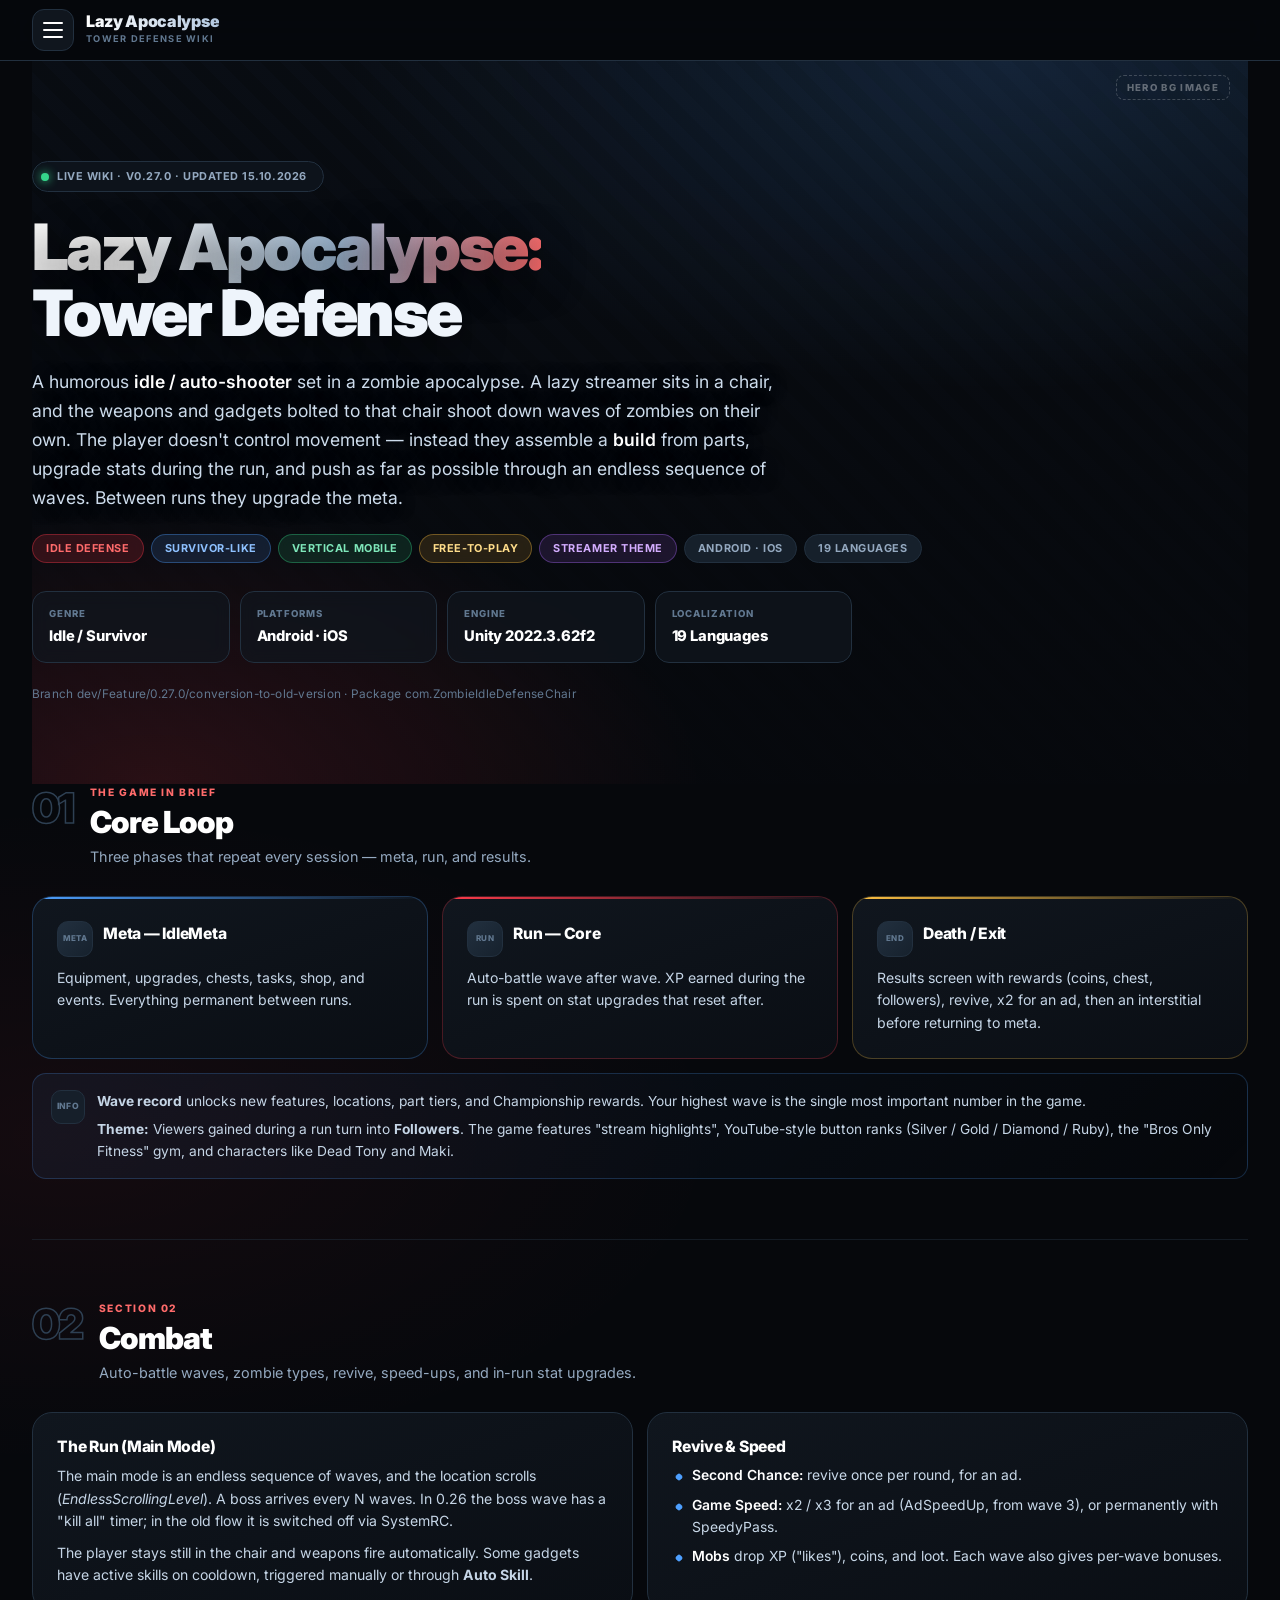
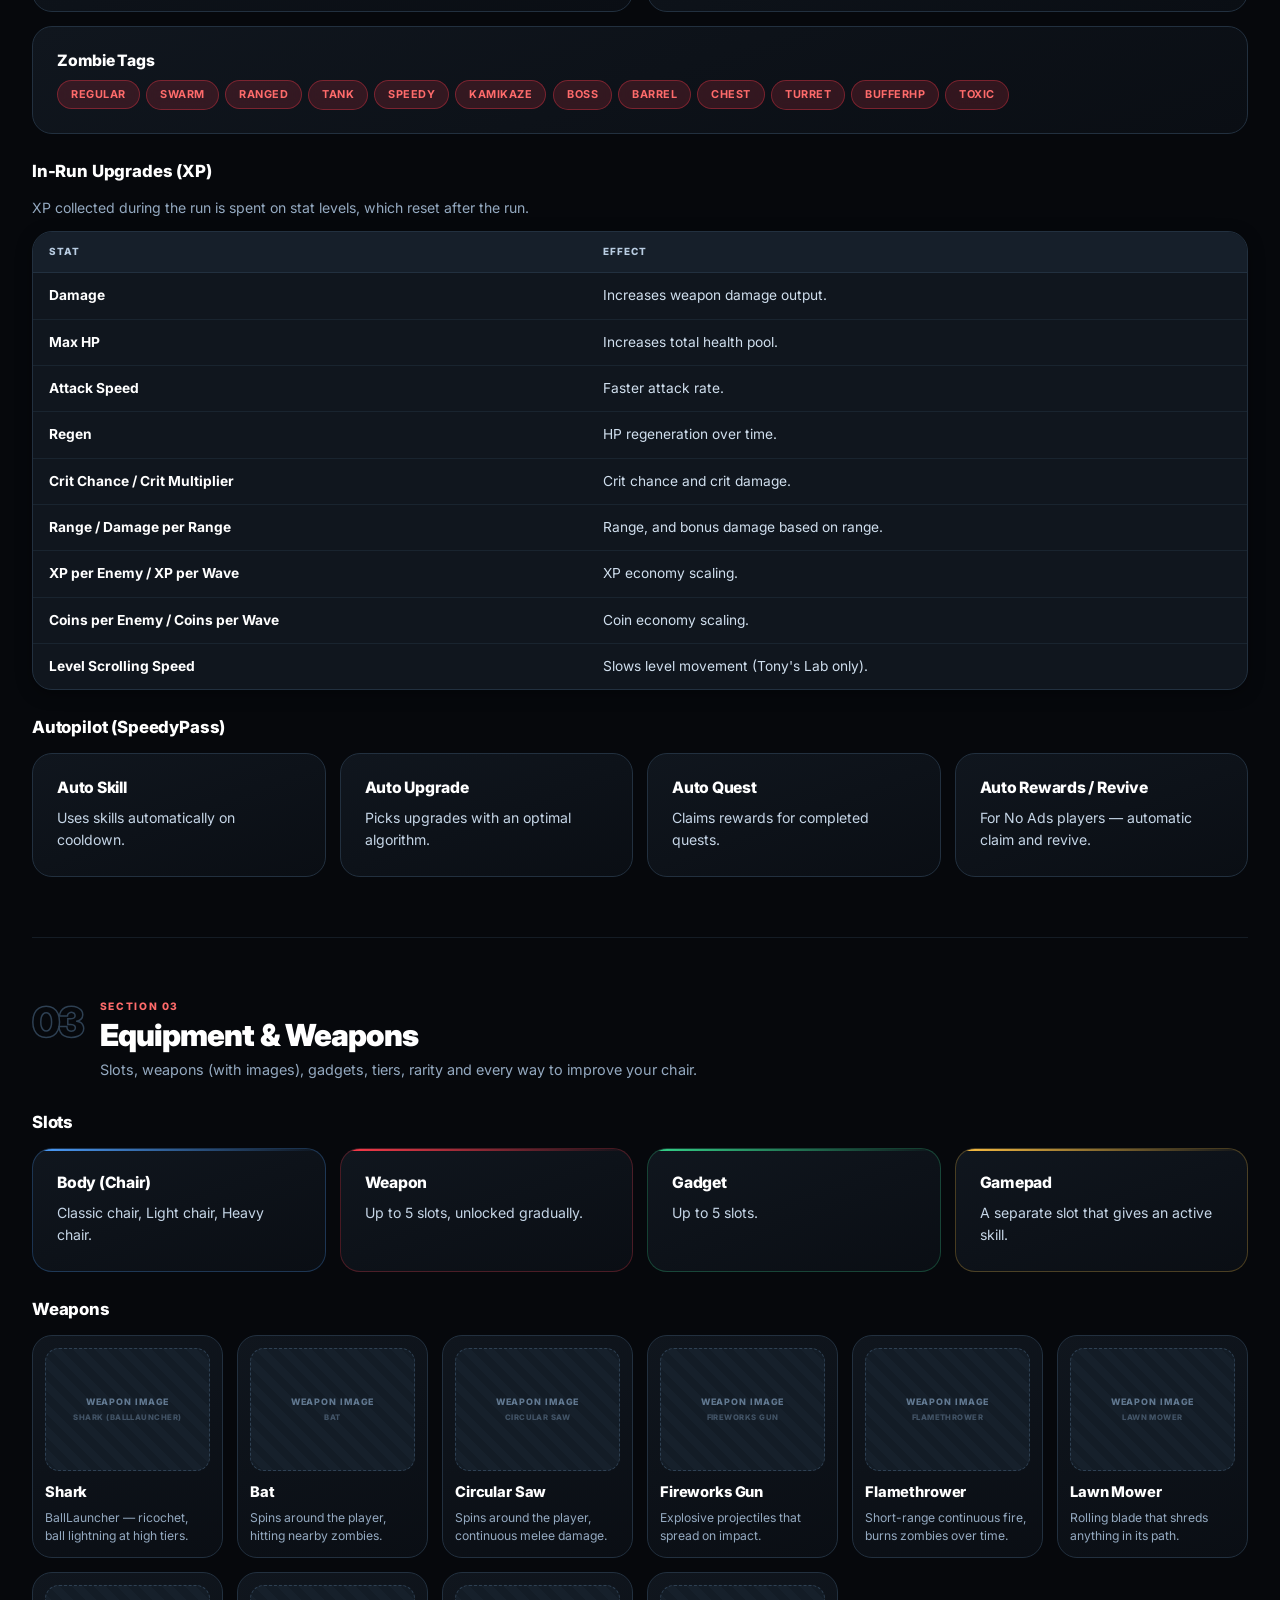
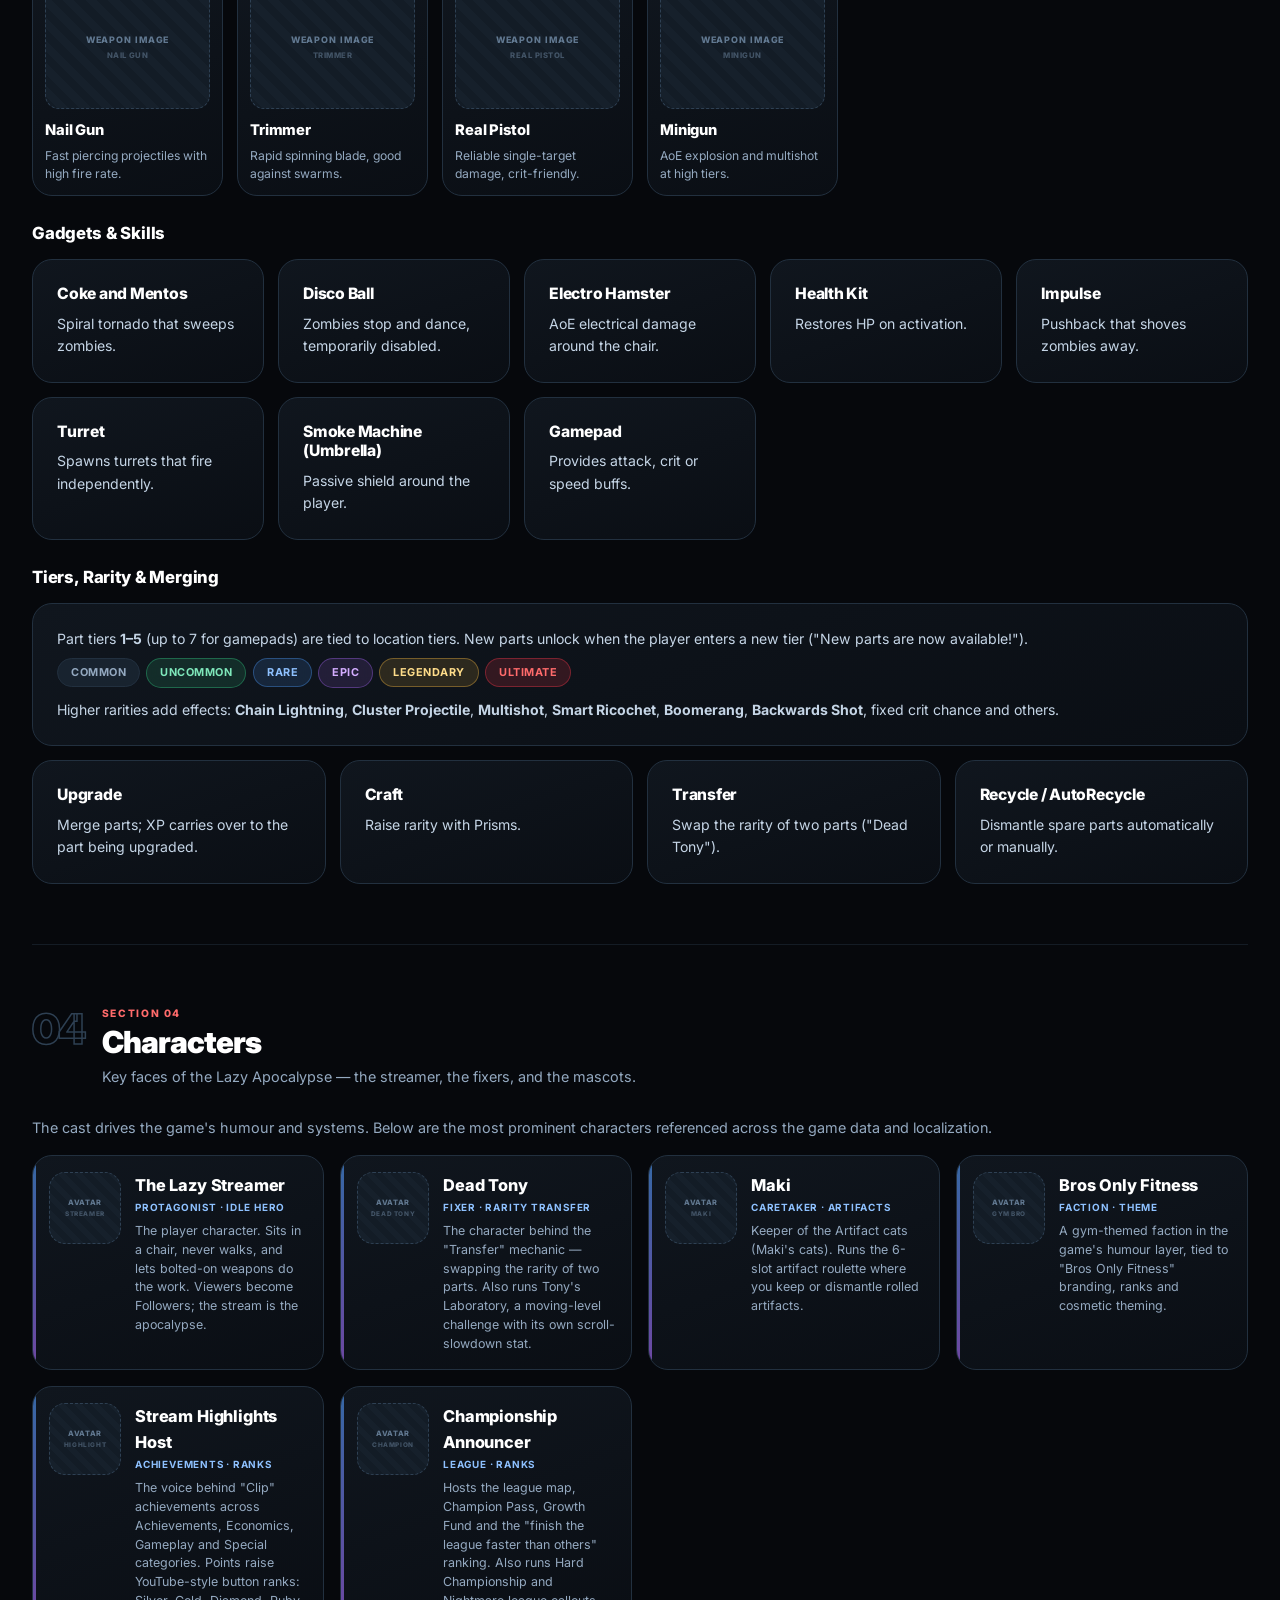
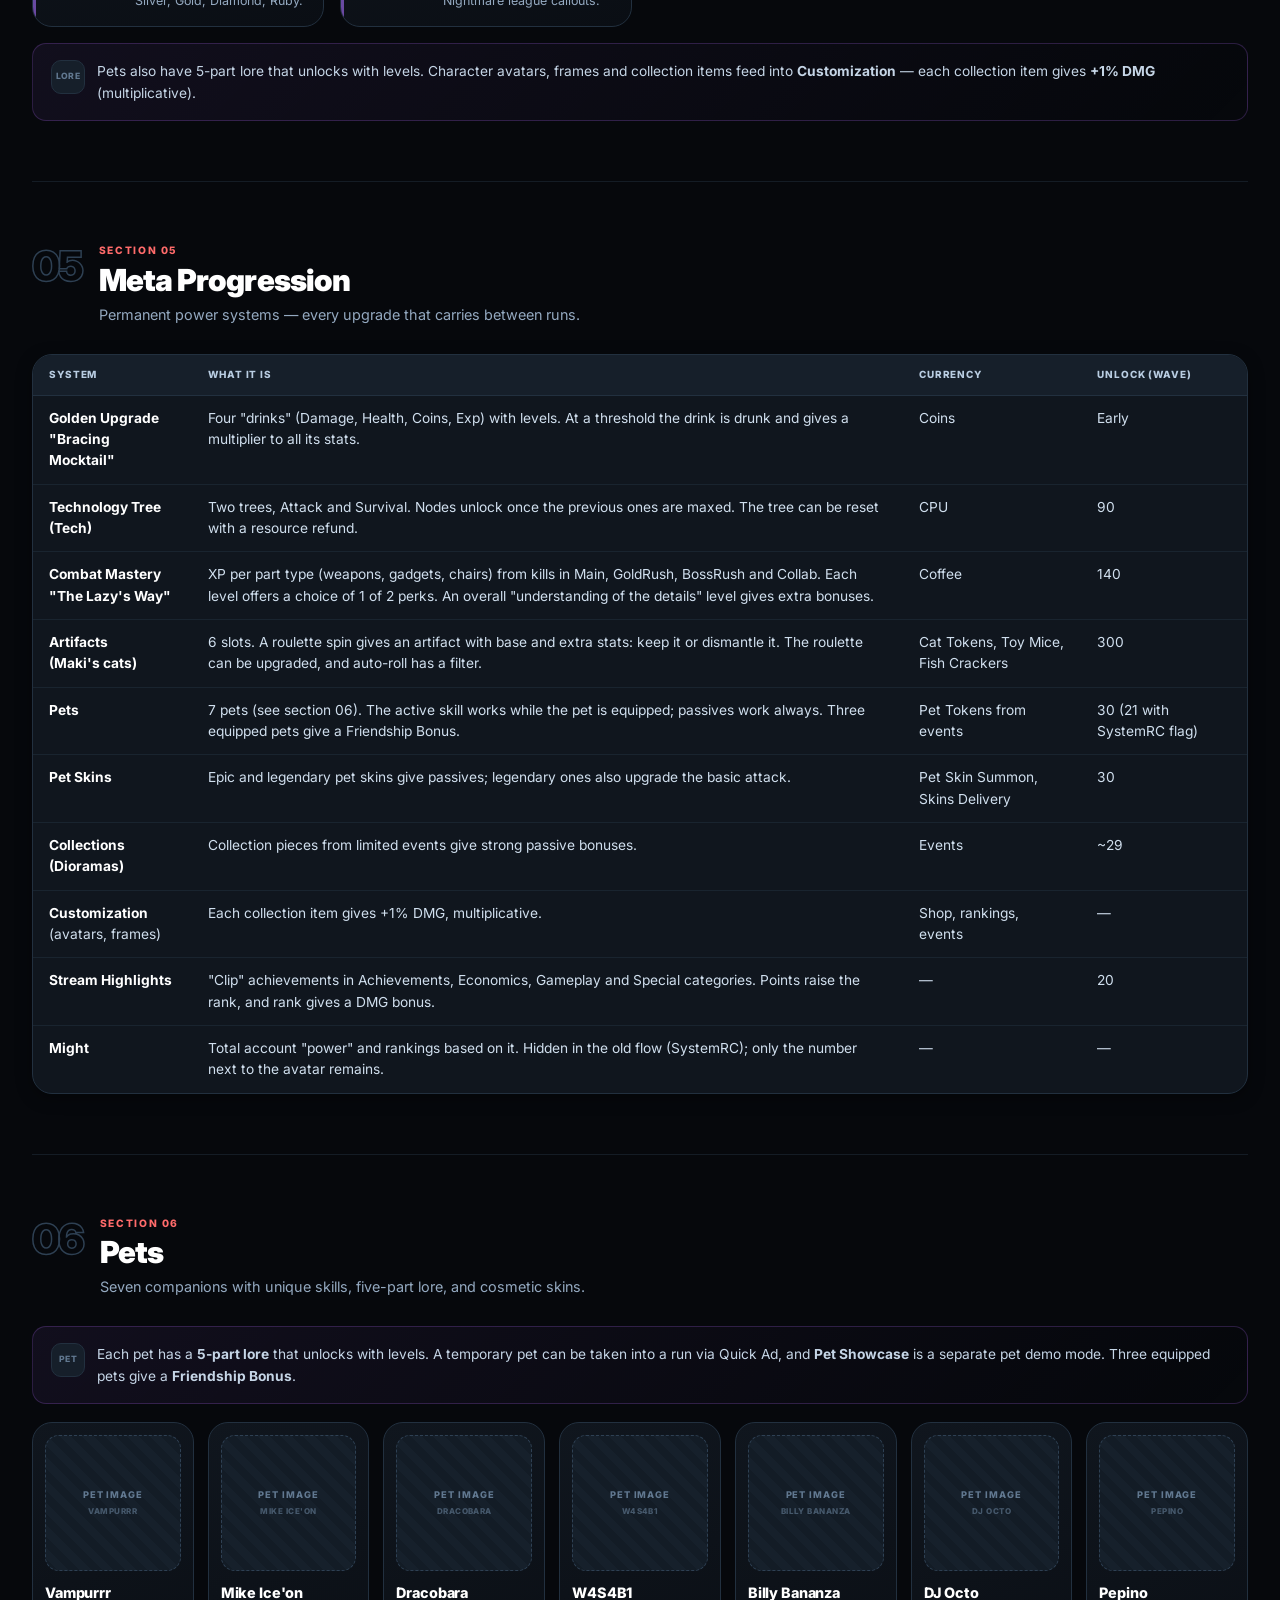
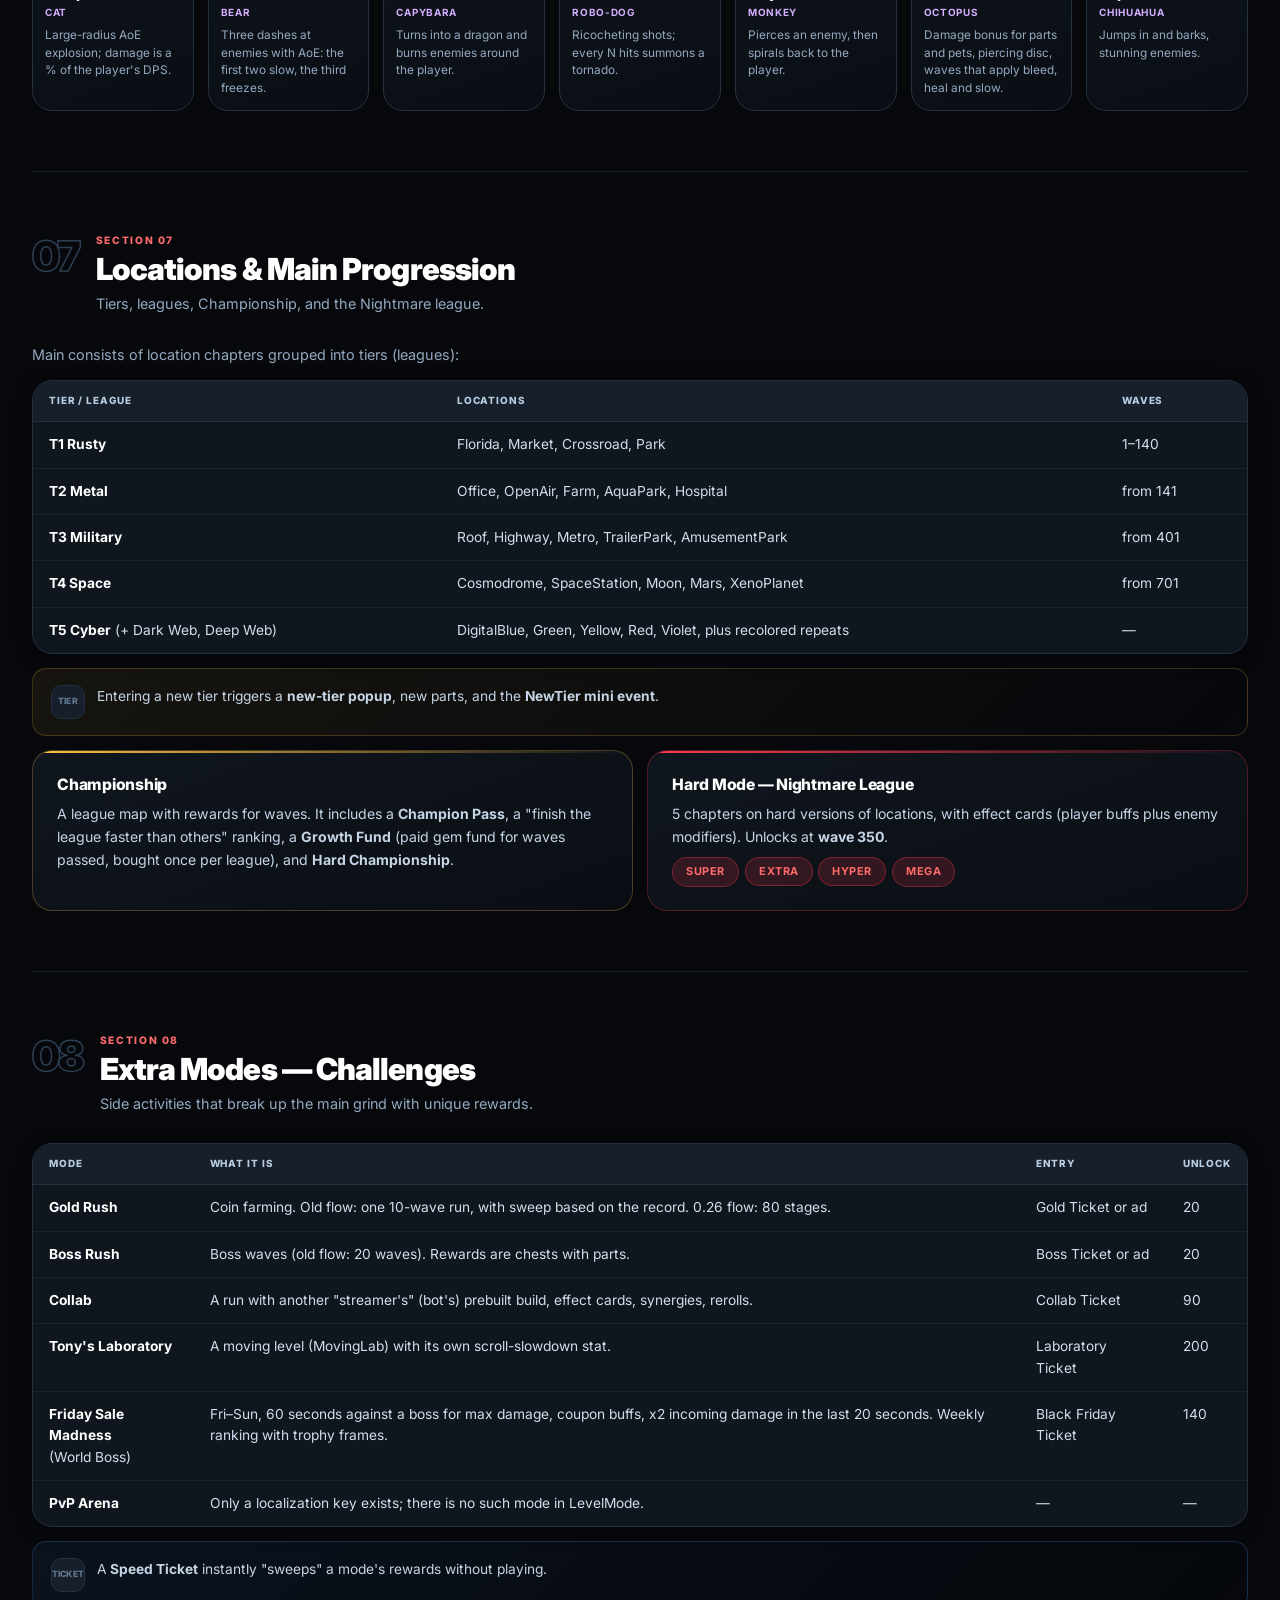
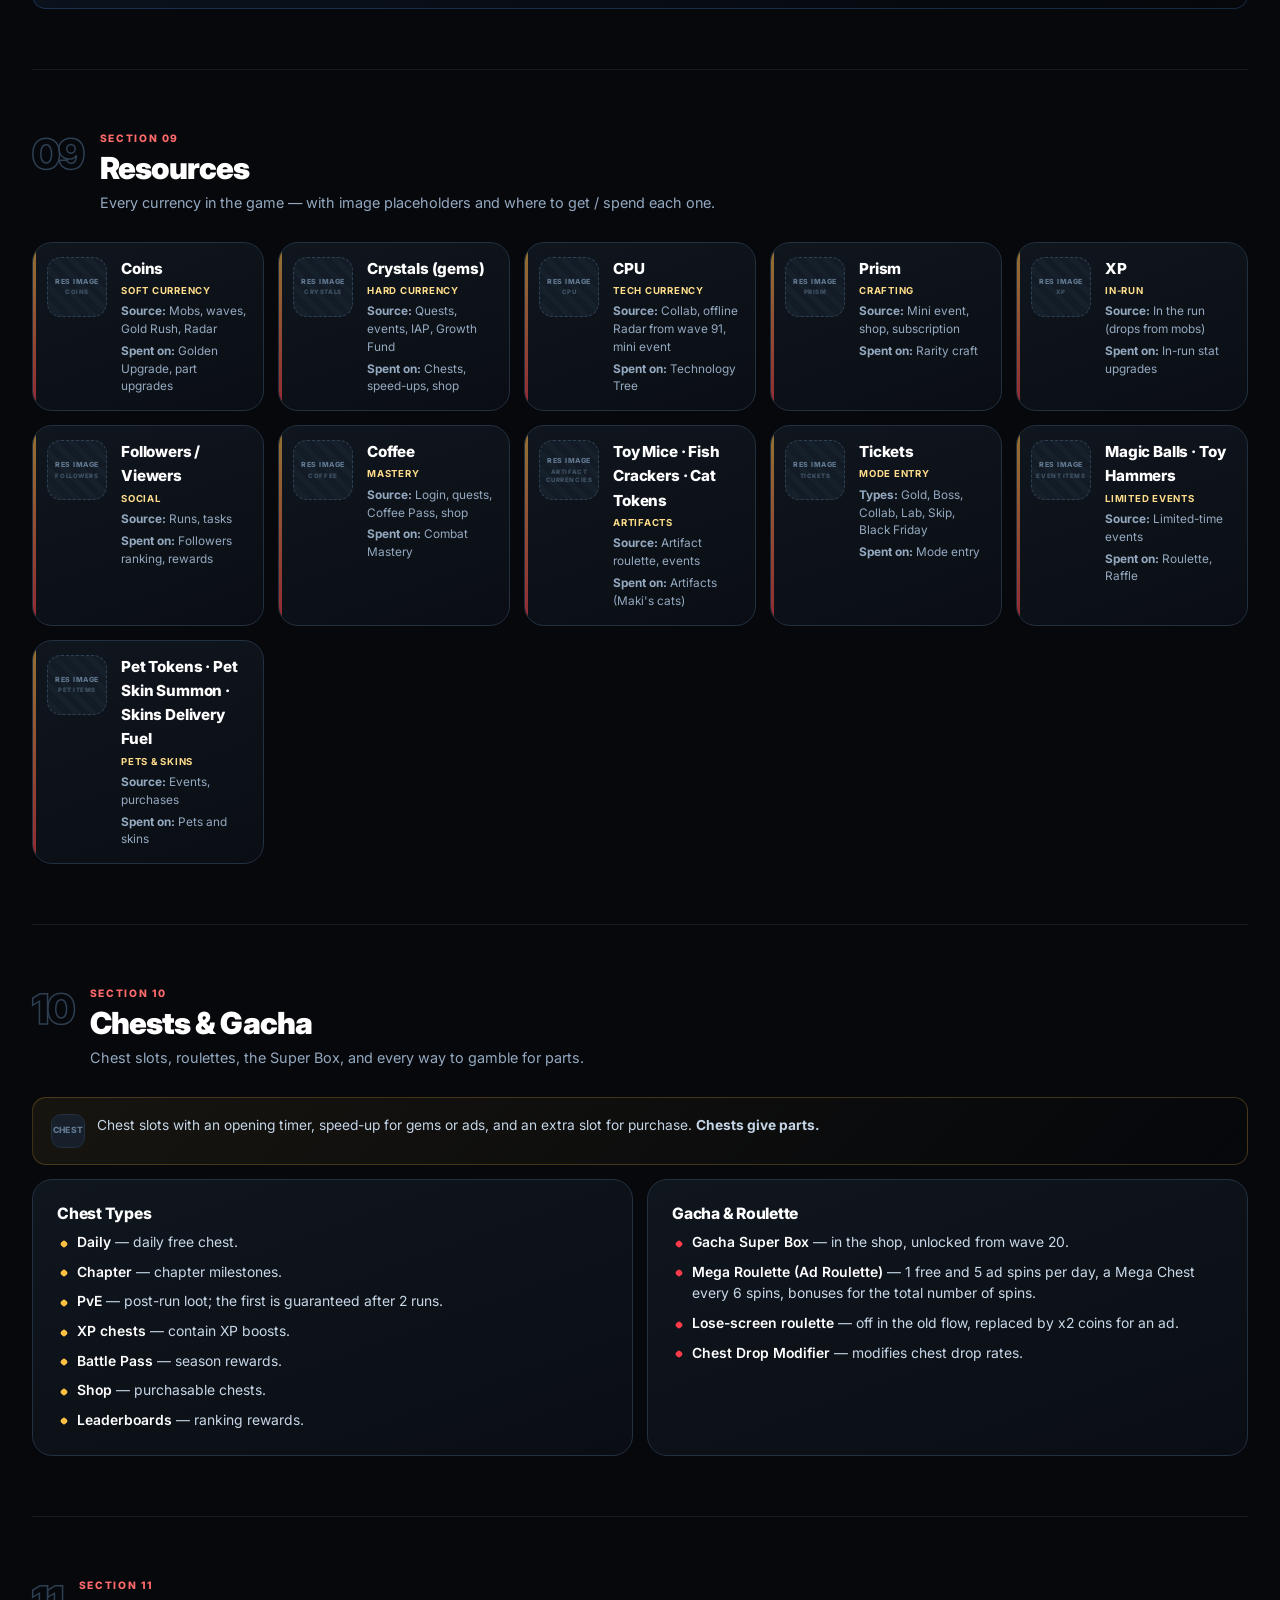
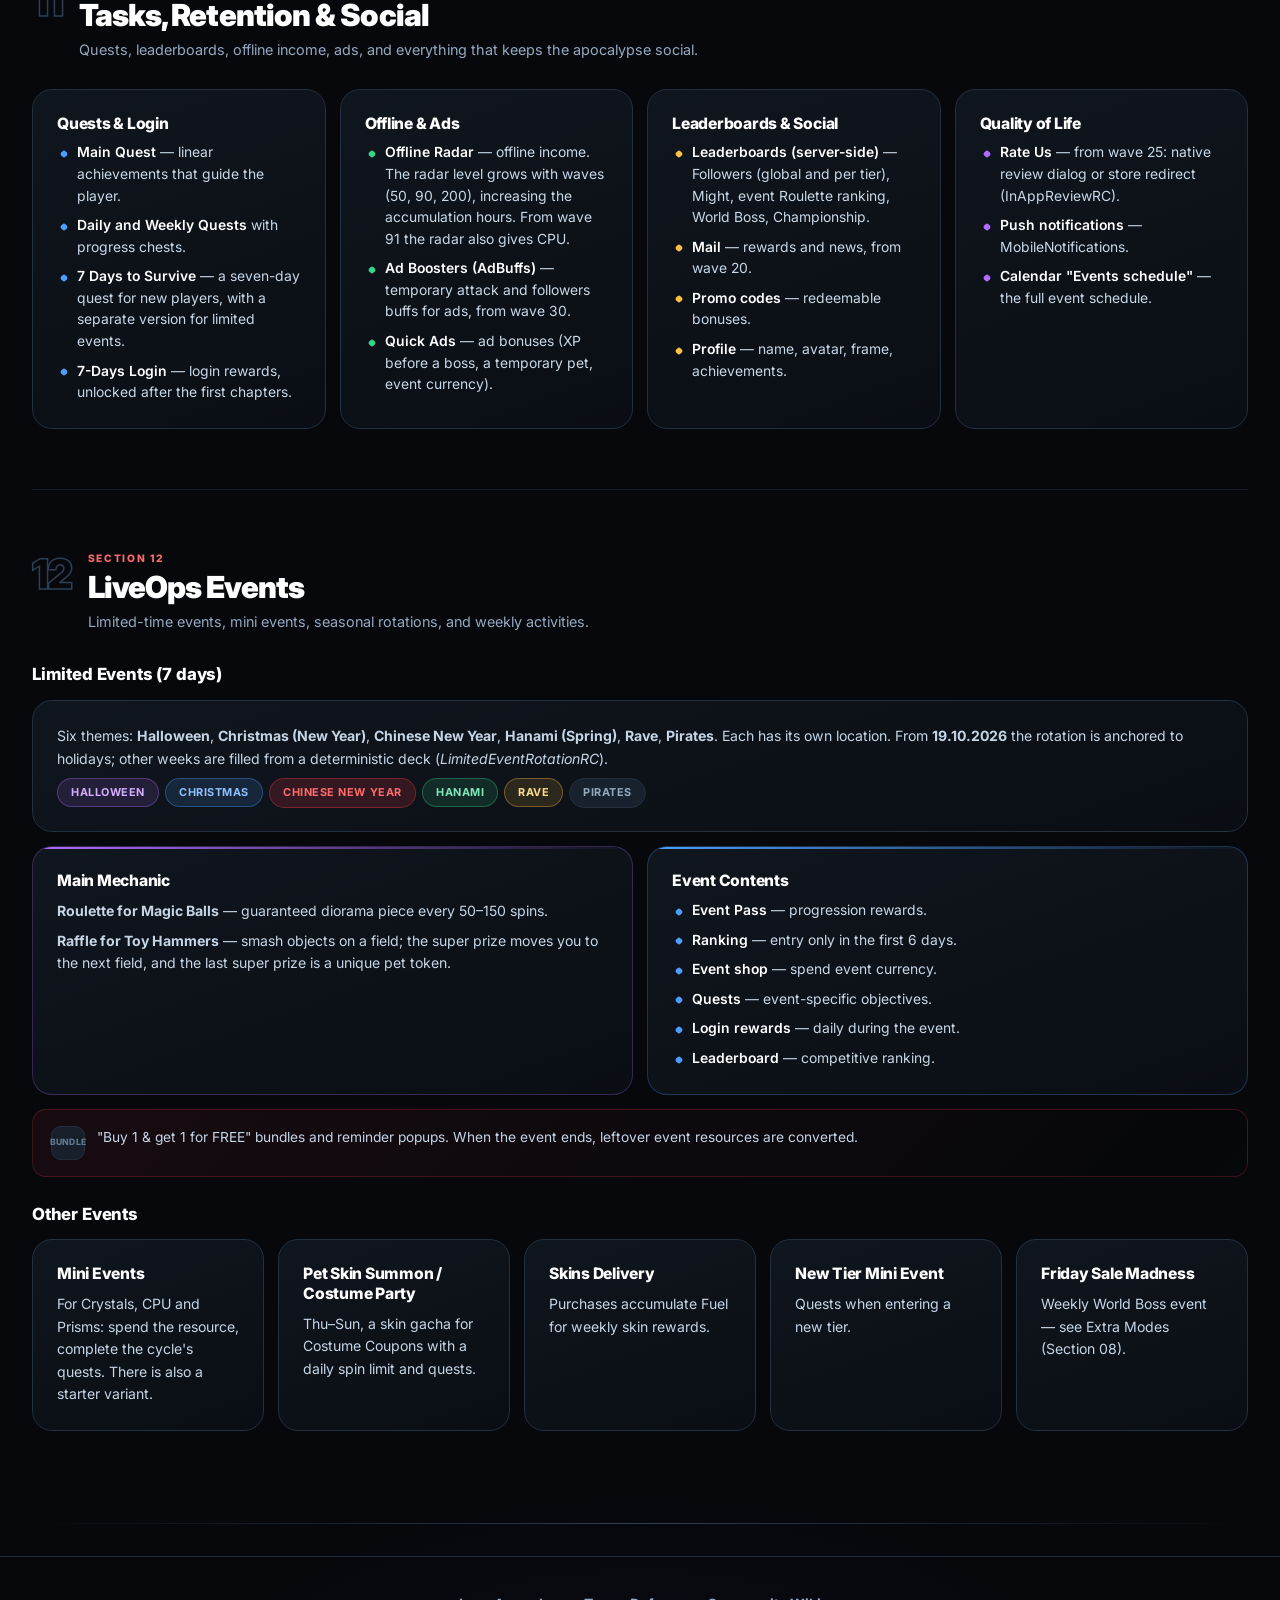
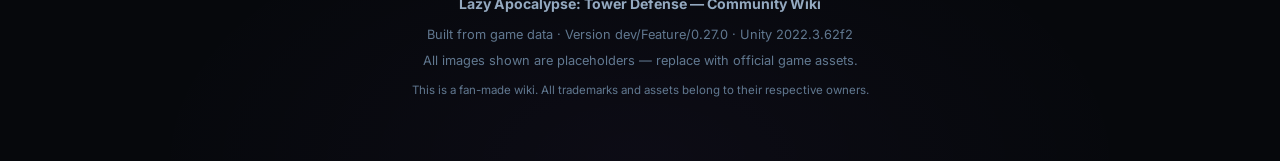
==== index.html @ c9aa606a "Rename deepseek_html_20261019_c934e0.html to index.html" ====
<!DOCTYPE html>
<html lang="en">
<head>
<meta charset="UTF-8">
<meta name="viewport" content="width=device-width, initial-scale=1.0, viewport-fit=cover">
<meta name="theme-color" content="#06080c">
<meta name="description" content="Lazy Apocalypse: Tower Defense — Complete wiki covering combat, equipment, pets, characters, resources, meta progression, events and more.">
<title>Lazy Apocalypse: Tower Defense — Wiki</title>
<link rel="preconnect" href="https://fonts.googleapis.com">
<link rel="preconnect" href="https://fonts.gstatic.com" crossorigin>
<link href="https://fonts.googleapis.com/css2?family=Inter:wght@400;500;600;700;800;900&display=swap" rel="stylesheet">
<style>
/* ============================================================
   LAZY APOCALYPSE — WIKI
   Single page · Sectioned · Modern · Mobile + Desktop
   ============================================================ */

/* ---------- RESET ---------- */
*, *::before, *::after { margin:0; padding:0; box-sizing:border-box; }

/* ---------- TOKENS ---------- */
:root {
  --bg:        #06080c;
  --bg-2:      #0a0e14;
  --surface:   #10161e;
  --surface-2: #161f2a;
  --surface-3: #1c2836;
  --border:    #22303f;
  --border-2:  #2e4053;
  --text:      #eef4fb;
  --muted:     #94a9c0;
  --dim:       #617890;
  --red:       #ff3b4a;
  --red-2:     #ff6b6b;
  --red-glow:  rgba(255,59,74,0.25);
  --blue:      #4d9fff;
  --blue-2:    #8ec1ff;
  --blue-glow: rgba(77,159,255,0.22);
  --green:     #35d68b;
  --green-2:   #7fe8bb;
  --green-glow:rgba(53,214,139,0.2);
  --gold:      #ffc142;
  --gold-2:    #ffdd8a;
  --gold-glow: rgba(255,193,66,0.2);
  --purple:    #b06bff;
  --purple-2:  #d4adff;
  --purple-glow:rgba(176,107,255,0.2);
  --radius:    20px;
  --radius-sm: 14px;
  --radius-xs: 10px;
  --shadow:    0 12px 40px rgba(0,0,0,0.5);
  --shadow-sm: 0 4px 16px rgba(0,0,0,0.35);
  --font:      'Inter', system-ui, -apple-system, 'Segoe UI', Roboto, sans-serif;
  --header-h:  60px;
}

html { scroll-behavior: smooth; -webkit-text-size-adjust: 100%; }

body {
  font-family: var(--font);
  background:
    radial-gradient(1400px 700px at 85% -5%, rgba(77,159,255,0.07), transparent 55%),
    radial-gradient(1200px 600px at 5% 10%, rgba(255,59,74,0.06), transparent 55%),
    radial-gradient(900px 500px at 50% 100%, rgba(176,107,255,0.04), transparent 55%),
    var(--bg);
  color: var(--text);
  line-height: 1.6;
  min-height: 100vh;
  -webkit-font-smoothing: antialiased;
  -moz-osx-font-smoothing: grayscale;
  overflow-x: hidden;
}

/* ---------- SCROLLBAR ---------- */
::-webkit-scrollbar { width: 10px; height: 10px; }
::-webkit-scrollbar-track { background: var(--bg-2); }
::-webkit-scrollbar-thumb { background: var(--surface-3); border-radius: 5px; border: 2px solid var(--bg-2); }
::-webkit-scrollbar-thumb:hover { background: var(--border-2); }

::selection { background: var(--red-glow); color: #fff; }

/* ============================================================
   LAYOUT
   ============================================================ */
.shell {
  max-width: 1360px;
  margin: 0 auto;
  padding: 0 clamp(14px, 3vw, 32px);
}

/* ============================================================
   TOP HEADER (only hamburger + title — no logo, no resources)
   ============================================================ */
.site-header {
  position: sticky;
  top: 0;
  z-index: 300;
  background: rgba(6, 8, 12, 0.85);
  backdrop-filter: blur(18px) saturate(1.4);
  -webkit-backdrop-filter: blur(18px) saturate(1.4);
  border-bottom: 1px solid var(--border);
}

.site-header .shell {
  display: flex;
  align-items: center;
  gap: 12px;
  height: var(--header-h);
}

/* ---------- HAMBURGER ---------- */
.hamburger {
  appearance: none;
  background: var(--surface);
  border: 1px solid var(--border);
  border-radius: 12px;
  width: 42px;
  height: 42px;
  display: flex;
  flex-direction: column;
  align-items: center;
  justify-content: center;
  gap: 5px;
  cursor: pointer;
  flex-shrink: 0;
  transition: background 0.2s, border-color 0.2s;
}
.hamburger:hover { background: var(--surface-2); border-color: var(--border-2); }
.hamburger span {
  display: block;
  width: 20px;
  height: 2px;
  background: #fff;
  border-radius: 2px;
  transition: transform 0.28s ease, opacity 0.2s ease;
  transform-origin: center;
}
.hamburger.open span:nth-child(1) { transform: translateY(7px) rotate(45deg); }
.hamburger.open span:nth-child(2) { opacity: 0; }
.hamburger.open span:nth-child(3) { transform: translateY(-7px) rotate(-45deg); }

.brand-text { min-width: 0; }
.brand-name {
  font-size: 1rem;
  font-weight: 900;
  letter-spacing: -0.02em;
  line-height: 1.1;
  background: linear-gradient(90deg, #fff 0%, #b3c8e0 100%);
  -webkit-background-clip: text;
  background-clip: text;
  -webkit-text-fill-color: transparent;
  white-space: nowrap;
  overflow: hidden;
  text-overflow: ellipsis;
}
.brand-tag {
  font-size: 0.58rem;
  color: var(--dim);
  letter-spacing: 0.14em;
  text-transform: uppercase;
  font-weight: 700;
  margin-top: 1px;
  white-space: nowrap;
}

/* ============================================================
   DRAWER (section menu)
   ============================================================ */
.drawer-overlay {
  position: fixed;
  inset: 0;
  background: rgba(0,0,0,0.6);
  backdrop-filter: blur(4px);
  -webkit-backdrop-filter: blur(4px);
  z-index: 400;
  opacity: 0;
  pointer-events: none;
  transition: opacity 0.28s ease;
}
.drawer-overlay.open { opacity: 1; pointer-events: auto; }

.drawer {
  position: fixed;
  top: 0;
  left: 0;
  bottom: 0;
  width: min(360px, 90vw);
  background: var(--bg-2);
  border-right: 1px solid var(--border);
  z-index: 500;
  transform: translateX(-100%);
  transition: transform 0.32s cubic-bezier(0.4, 0, 0.2, 1);
  display: flex;
  flex-direction: column;
  overflow: hidden;
}
.drawer.open { transform: translateX(0); }

/* ---------- DRAWER HEADER (now contains the game logo) ---------- */
.drawer-head {
  display: flex;
  align-items: center;
  justify-content: space-between;
  gap: 12px;
  padding: 16px 20px;
  border-bottom: 1px solid var(--border);
  flex-shrink: 0;
}

.drawer-logo {
  width: 132px;
  height: 48px;
  border-radius: 10px;
  background: linear-gradient(135deg, #16222e, #0c131b);
  border: 1px dashed var(--border-2);
  display: flex;
  align-items: center;
  justify-content: center;
  font-size: 0.52rem;
  letter-spacing: 0.12em;
  color: var(--dim);
  font-weight: 800;
  text-transform: uppercase;
  flex-shrink: 0;
}

.drawer-close {
  appearance: none;
  background: var(--surface);
  border: 1px solid var(--border);
  border-radius: 10px;
  width: 34px;
  height: 34px;
  display: flex;
  align-items: center;
  justify-content: center;
  cursor: pointer;
  color: var(--muted);
  font-size: 1.1rem;
  font-weight: 600;
  line-height: 1;
  transition: background 0.2s, color 0.2s;
  flex-shrink: 0;
}
.drawer-close:hover { background: var(--surface-2); color: #fff; }

.drawer-list {
  flex: 1;
  overflow-y: auto;
  padding: 12px;
  display: flex;
  flex-direction: column;
  gap: 4px;
  -webkit-overflow-scrolling: touch;
}

.drawer-link {
  appearance: none;
  background: transparent;
  border: 1px solid transparent;
  border-radius: 12px;
  padding: 12px 14px;
  text-align: left;
  font-family: inherit;
  font-size: 0.9rem;
  font-weight: 600;
  color: var(--muted);
  cursor: pointer;
  display: flex;
  align-items: center;
  gap: 12px;
  transition: background 0.18s, color 0.18s, border-color 0.18s;
  width: 100%;
}
.drawer-link:hover { background: var(--surface); color: var(--text); border-color: var(--border); }
.drawer-link.active {
  background: linear-gradient(135deg, rgba(255,59,74,0.14), rgba(255,59,74,0.05));
  border-color: rgba(255,59,74,0.3);
  color: #fff;
}
.drawer-link .dnum {
  font-size: 0.68rem;
  font-weight: 800;
  color: var(--dim);
  letter-spacing: 0.06em;
  min-width: 22px;
  flex-shrink: 0;
}
.drawer-link.active .dnum { color: var(--red-2); }

.drawer-foot {
  padding: 14px 20px;
  border-top: 1px solid var(--border);
  font-size: 0.68rem;
  color: var(--dim);
  flex-shrink: 0;
  line-height: 1.6;
}

/* ============================================================
   HERO with background image
   ============================================================ */
.hero {
  position: relative;
  padding: clamp(48px, 8vw, 100px) 0 clamp(48px, 7vw, 80px);
  overflow: hidden;
  isolation: isolate;
}

/* background image layer (placeholder) */
.hero-bg {
  position: absolute;
  inset: 0;
  z-index: -2;
  background:
    repeating-linear-gradient(45deg, #0b1118, #0b1118 14px, #0e1520 14px, #0e1520 28px);
  background-size: cover;
  background-position: center;
  background-repeat: no-repeat;
}
/* dark overlay so text stays readable */
.hero-bg::after {
  content: '';
  position: absolute;
  inset: 0;
  background:
    radial-gradient(1200px 600px at 80% 0%, rgba(77,159,255,0.15), transparent 55%),
    radial-gradient(1000px 500px at 10% 100%, rgba(255,59,74,0.14), transparent 55%),
    linear-gradient(180deg, rgba(6,8,12,0.55) 0%, rgba(6,8,12,0.85) 60%, rgba(6,8,12,0.97) 100%);
}

/* placeholder label sitting at the top of the bg */
.hero-bg-label {
  position: absolute;
  top: 14px;
  right: 18px;
  z-index: -1;
  font-size: 0.6rem;
  letter-spacing: 0.14em;
  text-transform: uppercase;
  font-weight: 800;
  color: rgba(255,255,255,0.35);
  border: 1px dashed rgba(255,255,255,0.2);
  padding: 4px 10px;
  border-radius: 8px;
}

.hero-inner {
  position: relative;
  z-index: 1;
  display: flex;
  flex-direction: column;
  gap: 22px;
}

.hero-badge {
  display: inline-flex;
  align-items: center;
  gap: 8px;
  background: rgba(16, 22, 30, 0.8);
  border: 1px solid var(--border);
  border-radius: 999px;
  padding: 6px 16px 6px 8px;
  align-self: flex-start;
  font-size: 0.68rem;
  font-weight: 700;
  color: var(--muted);
  letter-spacing: 0.05em;
  text-transform: uppercase;
  backdrop-filter: blur(8px);
}
.hero-badge .dot {
  width: 8px; height: 8px;
  border-radius: 50%;
  background: var(--green);
  box-shadow: 0 0 10px var(--green);
  animation: pulse 2s ease-in-out infinite;
  flex-shrink: 0;
}
@keyframes pulse {
  0%, 100% { opacity: 1; transform: scale(1); }
  50% { opacity: 0.6; transform: scale(0.85); }
}

.hero-title {
  font-size: clamp(2.1rem, 6.5vw, 4rem);
  font-weight: 900;
  letter-spacing: -0.04em;
  line-height: 1.02;
  max-width: 900px;
  text-shadow: 0 8px 40px rgba(0,0,0,0.6);
}
.hero-title .grad {
  background: linear-gradient(100deg, #fff 20%, #a8c4e0 60%, var(--red-2) 100%);
  -webkit-background-clip: text;
  background-clip: text;
  -webkit-text-fill-color: transparent;
}

.hero-desc {
  font-size: clamp(0.94rem, 1.6vw, 1.1rem);
  color: #cddcec;
  max-width: 760px;
  line-height: 1.65;
  text-shadow: 0 2px 18px rgba(0,0,0,0.6);
}
.hero-desc strong { color: #fff; font-weight: 600; }

.hero-chips { display: flex; flex-wrap: wrap; gap: 7px; }

.chip {
  display: inline-flex;
  align-items: center;
  gap: 5px;
  padding: 5px 13px;
  border-radius: 999px;
  font-size: 0.68rem;
  font-weight: 700;
  letter-spacing: 0.05em;
  text-transform: uppercase;
  border: 1px solid;
  white-space: nowrap;
  backdrop-filter: blur(6px);
}
.chip.red   { background: rgba(255,59,74,0.16);    color: var(--red-2);    border-color: rgba(255,59,74,0.35); }
.chip.blue  { background: rgba(77,159,255,0.14);   color: var(--blue-2);   border-color: rgba(77,159,255,0.35); }
.chip.green { background: rgba(53,214,139,0.13);  color: var(--green-2);  border-color: rgba(53,214,139,0.35); }
.chip.gold  { background: rgba(255,193,66,0.13);   color: var(--gold-2);   border-color: rgba(255,193,66,0.35); }
.chip.purple{ background: rgba(176,107,255,0.13); color: var(--purple-2); border-color: rgba(176,107,255,0.35); }
.chip.neutral { background: rgba(28,40,54,0.75); color: var(--muted); border-color: var(--border); }

.hero-stats {
  display: grid;
  grid-template-columns: repeat(auto-fit, minmax(130px, 1fr));
  gap: 10px;
  margin-top: 6px;
  max-width: 820px;
}
.hstat {
  background: rgba(16, 22, 30, 0.75);
  border: 1px solid var(--border);
  border-radius: var(--radius-sm);
  padding: 14px 16px;
  backdrop-filter: blur(8px);
  transition: border-color 0.2s, transform 0.2s;
}
.hstat:hover { border-color: var(--border-2); transform: translateY(-2px); }
.hstat-label {
  font-size: 0.6rem;
  color: var(--dim);
  text-transform: uppercase;
  letter-spacing: 0.1em;
  font-weight: 800;
  margin-bottom: 3px;
}
.hstat-value {
  font-size: 0.92rem;
  font-weight: 800;
  color: #fff;
  letter-spacing: -0.01em;
}

.hero-meta {
  font-size: 0.74rem;
  color: var(--dim);
  letter-spacing: 0.02em;
  word-break: break-word;
}

/* ============================================================
   SECTION
   ============================================================ */
.section {
  padding: clamp(36px, 6vw, 60px) 0;
  scroll-margin-top: calc(var(--header-h) + 16px);
}
.section + .section { border-top: 1px solid rgba(34,48,63,0.5); }

.section-head {
  display: flex;
  align-items: flex-start;
  gap: clamp(10px, 2vw, 16px);
  margin-bottom: clamp(20px, 3vw, 28px);
}
.section-num {
  font-size: clamp(1.8rem, 4vw, 2.6rem);
  font-weight: 900;
  line-height: 1;
  color: transparent;
  -webkit-text-stroke: 1.5px var(--border-2);
  letter-spacing: -0.04em;
  flex-shrink: 0;
  user-select: none;
  transition: -webkit-text-stroke 0.3s;
  padding-top: 4px;
}
.section:hover .section-num { -webkit-text-stroke-color: var(--red); }

.section-head-txt { min-width: 0; }
.section-eyebrow {
  font-size: 0.64rem;
  font-weight: 800;
  letter-spacing: 0.16em;
  text-transform: uppercase;
  color: var(--red-2);
  margin-bottom: 4px;
}
.section-title {
  font-size: clamp(1.35rem, 3vw, 1.9rem);
  font-weight: 900;
  letter-spacing: -0.03em;
  line-height: 1.12;
  color: #fff;
}
.section-sub {
  color: var(--muted);
  font-size: 0.9rem;
  margin-top: 6px;
  max-width: 700px;
}

.subhead {
  font-size: 1.05rem;
  font-weight: 800;
  color: #fff;
  margin: 24px 0 12px;
  letter-spacing: -0.01em;
}

/* ============================================================
   CARDS
   ============================================================ */
.grid { display: grid; gap: 14px; }
.g2 { grid-template-columns: repeat(auto-fit, minmax(290px, 1fr)); }
.g3 { grid-template-columns: repeat(auto-fit, minmax(230px, 1fr)); }
.g4 { grid-template-columns: repeat(auto-fit, minmax(170px, 1fr)); }

.card {
  background: linear-gradient(160deg, var(--surface), var(--bg-2));
  border: 1px solid var(--border);
  border-radius: var(--radius);
  padding: clamp(16px, 2.5vw, 24px);
  transition: border-color 0.22s, transform 0.22s, box-shadow 0.22s;
  position: relative;
  overflow: hidden;
}
.card::before {
  content: '';
  position: absolute;
  top: 0; left: 0; right: 0;
  height: 1px;
  background: linear-gradient(90deg, transparent, rgba(255,255,255,0.06), transparent);
  opacity: 0;
  transition: opacity 0.3s;
}
.card:hover { border-color: var(--border-2); transform: translateY(-2px); box-shadow: var(--shadow-sm); }
.card:hover::before { opacity: 1; }

.card h3, .card h4 {
  color: #fff;
  font-weight: 800;
  letter-spacing: -0.015em;
  margin-bottom: 9px;
  line-height: 1.25;
}
.card h3 { font-size: 1.1rem; }
.card h4 { font-size: 0.98rem; }
.card p { color: #c5d5e6; font-size: 0.88rem; }
.card p:last-child { margin-bottom: 0; }

.ico-row {
  display: flex;
  align-items: center;
  gap: 10px;
  margin-bottom: 10px;
}

.mini-ico {
  width: 36px; height: 36px;
  border-radius: 11px;
  background: linear-gradient(135deg, #22303f, #16212d);
  border: 1px solid var(--border);
  display: flex;
  align-items: center;
  justify-content: center;
  font-size: 0.5rem;
  font-weight: 800;
  color: var(--dim);
  letter-spacing: 0.03em;
  flex-shrink: 0;
}

.card.hl-red    { border-color: rgba(255,59,74,0.25); }
.card.hl-blue   { border-color: rgba(77,159,255,0.25); }
.card.hl-green  { border-color: rgba(53,214,139,0.25); }
.card.hl-gold   { border-color: rgba(255,193,66,0.25); }
.card.hl-purple { border-color: rgba(176,107,255,0.25); }

.card.hl-red::after    { content:''; position:absolute; top:0; left:0; right:0; height:2px; background:linear-gradient(90deg,var(--red),transparent); }
.card.hl-blue::after   { content:''; position:absolute; top:0; left:0; right:0; height:2px; background:linear-gradient(90deg,var(--blue),transparent); }
.card.hl-green::after  { content:''; position:absolute; top:0; left:0; right:0; height:2px; background:linear-gradient(90deg,var(--green),transparent); }
.card.hl-gold::after   { content:''; position:absolute; top:0; left:0; right:0; height:2px; background:linear-gradient(90deg,var(--gold),transparent); }
.card.hl-purple::after { content:''; position:absolute; top:0; left:0; right:0; height:2px; background:linear-gradient(90deg,var(--purple),transparent); }

/* ============================================================
   TABLES
   ============================================================ */
.table-shell {
  border: 1px solid var(--border);
  border-radius: var(--radius);
  overflow: hidden;
  background: var(--surface);
  box-shadow: var(--shadow-sm);
  -webkit-overflow-scrolling: touch;
  overflow-x: auto;
}
.table-shell::-webkit-scrollbar { height: 8px; }
.table-shell::-webkit-scrollbar-thumb { background: var(--border-2); border-radius: 4px; }

table {
  width: 100%;
  border-collapse: collapse;
  font-size: 0.86rem;
  min-width: 600px;
}
thead th {
  text-align: left;
  padding: 12px 16px;
  background: var(--surface-2);
  color: #b9cde2;
  font-weight: 800;
  font-size: 0.62rem;
  letter-spacing: 0.09em;
  text-transform: uppercase;
  border-bottom: 1px solid var(--border);
  white-space: nowrap;
}
tbody td {
  padding: 12px 16px;
  border-bottom: 1px solid rgba(34,48,63,0.55);
  color: #d0dfee;
  vertical-align: top;
  line-height: 1.55;
}
tbody tr:last-child td { border-bottom: none; }
tbody tr { transition: background 0.15s; }
tbody tr:hover { background: rgba(77,159,255,0.045); }
tbody td strong { color: #fff; font-weight: 700; }

/* ============================================================
   LISTS
   ============================================================ */
.list { list-style: none; display: flex; flex-direction: column; gap: 8px; }
.list li {
  position: relative;
  padding-left: 20px;
  color: #c8d8e8;
  font-size: 0.87rem;
  line-height: 1.55;
}
.list li::before {
  content: '';
  position: absolute;
  left: 4px; top: 0.62em;
  width: 6px; height: 6px;
  border-radius: 2px;
  background: var(--red);
  transform: rotate(45deg);
}
.list li strong { color: #fff; font-weight: 600; }
.list.blue li::before   { background: var(--blue); }
.list.green li::before  { background: var(--green); }
.list.gold li::before   { background: var(--gold); }
.list.purple li::before { background: var(--purple); }

/* ============================================================
   PETS
   ============================================================ */
.pet-grid {
  display: grid;
  grid-template-columns: repeat(auto-fill, minmax(150px, 1fr));
  gap: 14px;
}

.pet-card {
  background: linear-gradient(160deg, var(--surface), var(--bg-2));
  border: 1px solid var(--border);
  border-radius: var(--radius);
  padding: 12px;
  display: flex;
  flex-direction: column;
  transition: transform 0.22s ease, border-color 0.22s ease, box-shadow 0.22s ease;
  position: relative;
  overflow: hidden;
}
.pet-card:hover {
  transform: translateY(-5px);
  border-color: var(--border-2);
  box-shadow: var(--shadow-sm);
}
.pet-card::after {
  content: '';
  position: absolute;
  top: 0; left: 0; right: 0;
  height: 3px;
  background: linear-gradient(90deg, var(--purple), var(--blue));
  opacity: 0;
  transition: opacity 0.25s;
}
.pet-card:hover::after { opacity: 1; }

.pet-img {
  width: 100%;
  aspect-ratio: 1 / 1;
  border-radius: var(--radius-sm);
  background:
    repeating-linear-gradient(45deg, #131c26, #131c26 8px, #16202b 8px, #16202b 16px);
  border: 1px dashed var(--border-2);
  display: flex;
  flex-direction: column;
  align-items: center;
  justify-content: center;
  gap: 4px;
  text-align: center;
  padding: 8px;
  color: var(--dim);
  font-weight: 800;
  font-size: 0.58rem;
  letter-spacing: 0.1em;
  text-transform: uppercase;
  line-height: 1.45;
}
.pet-img span { font-size: 0.5rem; opacity: 0.65; letter-spacing: 0.06em; }

.pet-name {
  font-weight: 800;
  font-size: 0.9rem;
  color: #fff;
  margin: 10px 0 1px;
  letter-spacing: -0.01em;
}
.pet-type {
  font-size: 0.62rem;
  color: var(--purple-2);
  font-weight: 700;
  text-transform: uppercase;
  letter-spacing: 0.07em;
  margin-bottom: 6px;
}
.pet-skill {
  font-size: 0.74rem;
  color: var(--muted);
  line-height: 1.5;
}

/* ============================================================
   WEAPONS (with images)
   ============================================================ */
.weapon-grid {
  display: grid;
  grid-template-columns: repeat(auto-fill, minmax(170px, 1fr));
  gap: 14px;
}

.weapon-card {
  background: linear-gradient(160deg, var(--surface), var(--bg-2));
  border: 1px solid var(--border);
  border-radius: var(--radius);
  padding: 12px;
  display: flex;
  flex-direction: column;
  transition: transform 0.22s, border-color 0.22s, box-shadow 0.22s;
  position: relative;
  overflow: hidden;
}
.weapon-card:hover {
  transform: translateY(-4px);
  border-color: var(--border-2);
  box-shadow: var(--shadow-sm);
}
.weapon-card::after {
  content: '';
  position: absolute;
  top: 0; left: 0; right: 0;
  height: 3px;
  background: linear-gradient(90deg, var(--red), var(--gold));
  opacity: 0;
  transition: opacity 0.25s;
}
.weapon-card:hover::after { opacity: 1; }

.weapon-img {
  width: 100%;
  aspect-ratio: 4 / 3;
  border-radius: var(--radius-sm);
  background:
    repeating-linear-gradient(45deg, #131c26, #131c26 8px, #16202b 8px, #16202b 16px);
  border: 1px dashed var(--border-2);
  display: flex;
  flex-direction: column;
  align-items: center;
  justify-content: center;
  gap: 3px;
  text-align: center;
  padding: 8px;
  color: var(--dim);
  font-weight: 800;
  font-size: 0.56rem;
  letter-spacing: 0.1em;
  text-transform: uppercase;
  line-height: 1.45;
}
.weapon-img span { font-size: 0.48rem; opacity: 0.6; letter-spacing: 0.06em; }

.weapon-name {
  font-weight: 800;
  font-size: 0.92rem;
  color: #fff;
  margin: 10px 0 4px;
  letter-spacing: -0.01em;
}
.weapon-desc {
  font-size: 0.76rem;
  color: var(--muted);
  line-height: 1.5;
}

/* ============================================================
   CHARACTERS
   ============================================================ */
.char-grid {
  display: grid;
  grid-template-columns: repeat(auto-fill, minmax(260px, 1fr));
  gap: 16px;
}

.char-card {
  background: linear-gradient(160deg, var(--surface), var(--bg-2));
  border: 1px solid var(--border);
  border-radius: var(--radius);
  padding: 16px;
  display: flex;
  gap: 14px;
  align-items: flex-start;
  transition: transform 0.22s, border-color 0.22s, box-shadow 0.22s;
  position: relative;
  overflow: hidden;
}
.char-card:hover {
  transform: translateY(-3px);
  border-color: var(--border-2);
  box-shadow: var(--shadow-sm);
}
.char-card::before {
  content: '';
  position: absolute;
  top: 0; left: 0;
  width: 3px; height: 100%;
  background: linear-gradient(180deg, var(--blue), var(--purple));
  opacity: 0.6;
}

.char-avatar {
  width: 72px;
  height: 72px;
  border-radius: 16px;
  background:
    repeating-linear-gradient(45deg, #131c26, #131c26 6px, #16202b 6px, #16202b 12px);
  border: 1px dashed var(--border-2);
  display: flex;
  flex-direction: column;
  align-items: center;
  justify-content: center;
  gap: 2px;
  text-align: center;
  padding: 4px;
  color: var(--dim);
  font-weight: 800;
  font-size: 0.46rem;
  letter-spacing: 0.08em;
  text-transform: uppercase;
  line-height: 1.35;
  flex-shrink: 0;
}
.char-avatar span { font-size: 0.4rem; opacity: 0.6; }

.char-body { min-width: 0; flex: 1; }
.char-name {
  font-weight: 800;
  font-size: 1.02rem;
  color: #fff;
  letter-spacing: -0.01em;
  margin-bottom: 2px;
}
.char-role {
  font-size: 0.62rem;
  color: var(--blue-2);
  font-weight: 700;
  text-transform: uppercase;
  letter-spacing: 0.08em;
  margin-bottom: 6px;
}
.char-desc {
  font-size: 0.78rem;
  color: var(--muted);
  line-height: 1.5;
}

/* ============================================================
   RESOURCES (with images)
   ============================================================ */
.res-grid {
  display: grid;
  grid-template-columns: repeat(auto-fill, minmax(220px, 1fr));
  gap: 14px;
}

.res-card {
  background: linear-gradient(160deg, var(--surface), var(--bg-2));
  border: 1px solid var(--border);
  border-radius: var(--radius);
  padding: 14px;
  display: flex;
  gap: 14px;
  align-items: flex-start;
  transition: transform 0.22s, border-color 0.22s, box-shadow 0.22s;
  position: relative;
  overflow: hidden;
}
.res-card:hover {
  transform: translateY(-3px);
  border-color: var(--border-2);
  box-shadow: var(--shadow-sm);
}
.res-card::before {
  content: '';
  position: absolute;
  top: 0; left: 0;
  width: 3px; height: 100%;
  background: linear-gradient(180deg, var(--gold), var(--red));
  opacity: 0.55;
}

.res-img {
  width: 60px;
  height: 60px;
  border-radius: 14px;
  background:
    repeating-linear-gradient(45deg, #131c26, #131c26 6px, #16202b 6px, #16202b 12px);
  border: 1px dashed var(--border-2);
  display: flex;
  flex-direction: column;
  align-items: center;
  justify-content: center;
  gap: 2px;
  text-align: center;
  padding: 4px;
  color: var(--dim);
  font-weight: 800;
  font-size: 0.44rem;
  letter-spacing: 0.08em;
  text-transform: uppercase;
  line-height: 1.35;
  flex-shrink: 0;
}
.res-img span { font-size: 0.38rem; opacity: 0.6; }

.res-body { min-width: 0; flex: 1; }
.res-name {
  font-weight: 800;
  font-size: 0.95rem;
  color: #fff;
  letter-spacing: -0.01em;
  margin-bottom: 2px;
}
.res-cat {
  font-size: 0.6rem;
  color: var(--gold-2);
  font-weight: 700;
  text-transform: uppercase;
  letter-spacing: 0.08em;
  margin-bottom: 5px;
}
.res-desc {
  font-size: 0.74rem;
  color: var(--muted);
  line-height: 1.5;
}
.res-desc + .res-desc { margin-top: 4px; }

/* ============================================================
   CALLOUTS
   ============================================================ */
.callout {
  display: flex;
  gap: 12px;
  padding: 16px 18px;
  border-radius: var(--radius-sm);
  border: 1px solid var(--border);
  background: var(--surface);
  align-items: flex-start;
}
.callout.red   { background: linear-gradient(135deg, rgba(255,59,74,0.07), transparent); border-color: rgba(255,59,74,0.22); }
.callout.blue  { background: linear-gradient(135deg, rgba(77,159,255,0.07), transparent); border-color: rgba(77,159,255,0.22); }
.callout.green { background: linear-gradient(135deg, rgba(53,214,139,0.07), transparent); border-color: rgba(53,214,139,0.22); }
.callout.gold  { background: linear-gradient(135deg, rgba(255,193,66,0.07), transparent); border-color: rgba(255,193,66,0.22); }
.callout.purple{ background: linear-gradient(135deg, rgba(176,107,255,0.07), transparent); border-color: rgba(176,107,255,0.22); }
.callout .callout-ico {
  width: 34px; height: 34px;
  border-radius: 10px;
  display: flex;
  align-items: center;
  justify-content: center;
  font-size: 0.54rem;
  font-weight: 800;
  color: var(--dim);
  background: var(--surface-2);
  border: 1px solid var(--border);
  flex-shrink: 0;
  letter-spacing: 0.03em;
}
.callout p { font-size: 0.86rem; color: #c5d5e6; margin: 0; }
.callout p + p { margin-top: 6px; }

/* ============================================================
   TAGS
   ============================================================ */
.tag-list { display: flex; flex-wrap: wrap; gap: 6px; margin-top: 8px; }

/* ============================================================
   HR
   ============================================================ */
.hr {
  height: 1px;
  background: linear-gradient(90deg, transparent, var(--border-2), transparent);
  border: none;
  margin: 32px 0;
}

/* ============================================================
   FOOTER
   ============================================================ */
.site-footer {
  padding: 36px 0 56px;
  border-top: 1px solid var(--border);
  margin-top: 32px;
  text-align: center;
}
.site-footer p { color: var(--dim); font-size: 0.8rem; margin-bottom: 5px; }
.site-footer .foot-title {
  color: var(--muted);
  font-weight: 700;
  font-size: 0.88rem;
  margin-bottom: 10px;
}

/* ============================================================
   BACK TO TOP
   ============================================================ */
.to-top {
  position: fixed;
  bottom: 20px;
  right: 20px;
  width: 44px;
  height: 44px;
  border-radius: 50%;
  background: linear-gradient(135deg, var(--red), #b81c2a);
  border: 1px solid rgba(255,255,255,0.15);
  color: #fff;
  font-size: 1.15rem;
  font-weight: 800;
  cursor: pointer;
  display: flex;
  align-items: center;
  justify-content: center;
  box-shadow: 0 6px 24px var(--red-glow);
  opacity: 0;
  transform: translateY(16px);
  pointer-events: none;
  transition: opacity 0.3s, transform 0.3s;
  z-index: 150;
}
.to-top.visible { opacity: 1; transform: translateY(0); pointer-events: auto; }
.to-top:hover { transform: translateY(-3px); }

/* ============================================================
   RESPONSIVE
   ============================================================ */
@media (max-width: 900px) {
  .brand-name { font-size: 0.92rem; }
  .brand-tag { font-size: 0.52rem; }
}

@media (max-width: 600px) {
  :root { --header-h: 56px; }
  .shell { padding: 0 14px; }
  .section { padding: 32px 0; }
  .section-num { font-size: 1.6rem; }
  .g2, .g3, .g4 { grid-template-columns: 1fr; }
  .pet-grid { grid-template-columns: repeat(auto-fill, minmax(130px, 1fr)); gap: 10px; }
  .weapon-grid { grid-template-columns: repeat(auto-fill, minmax(140px, 1fr)); gap: 10px; }
  .char-grid { grid-template-columns: 1fr; }
  .res-grid { grid-template-columns: 1fr; }
  .card { padding: 16px; border-radius: var(--radius-sm); }
  table { font-size: 0.8rem; min-width: 520px; }
  thead th { padding: 10px 12px; font-size: 0.58rem; }
  tbody td { padding: 10px 12px; }
  .to-top { bottom: 14px; right: 14px; width: 42px; height: 42px; }
  .brand-text { display: none; }
  .hero-stats { grid-template-columns: repeat(2, 1fr); }
  .char-avatar { width: 60px; height: 60px; }
  .char-card { padding: 14px; }
  .drawer-logo { width: 110px; height: 40px; font-size: 0.46rem; }
}

@media (max-width: 380px) {
  .hstat-value { font-size: 0.84rem; }
  .pet-grid { grid-template-columns: repeat(2, 1fr); }
  .weapon-grid { grid-template-columns: repeat(2, 1fr); }
  .res-img { width: 52px; height: 52px; }
}

/* ---------- REDUCED MOTION ---------- */
@media (prefers-reduced-motion: reduce) {
  *, *::before, *::after {
    animation-duration: 0.01ms !important;
    animation-iteration-count: 1 !important;
    transition-duration: 0.01ms !important;
    scroll-behavior: auto !important;
  }
}
</style>
</head>
<body>

<!-- ============================================================
     HEADER (hamburger + title only — no logo, no resources)
     ============================================================ -->
<header class="site-header">
  <div class="shell">
    <button class="hamburger" id="hamburger" aria-label="Open section menu" aria-expanded="false" aria-controls="drawer">
      <span></span><span></span><span></span>
    </button>
    <div class="brand-text">
      <div class="brand-name">Lazy Apocalypse</div>
      <div class="brand-tag">Tower Defense Wiki</div>
    </div>
  </div>
</header>

<!-- ============================================================
     DRAWER + OVERLAY (logo lives here now)
     ============================================================ -->
<div class="drawer-overlay" id="drawerOverlay"></div>

<aside class="drawer" id="drawer" aria-hidden="true">
  <div class="drawer-head">
    <div class="drawer-logo" aria-label="Game logo placeholder">GAME LOGO</div>
    <button class="drawer-close" id="drawerClose" aria-label="Close menu">✕</button>
  </div>
  <nav class="drawer-list" id="drawerList">
    <button class="drawer-link active" data-target="overview"><span class="dnum">01</span>Overview</button>
    <button class="drawer-link" data-target="combat"><span class="dnum">02</span>Combat</button>
    <button class="drawer-link" data-target="equipment"><span class="dnum">03</span>Equipment &amp; Weapons</button>
    <button class="drawer-link" data-target="characters"><span class="dnum">04</span>Characters</button>
    <button class="drawer-link" data-target="meta"><span class="dnum">05</span>Meta Progression</button>
    <button class="drawer-link" data-target="pets"><span class="dnum">06</span>Pets</button>
    <button class="drawer-link" data-target="locations"><span class="dnum">07</span>Locations</button>
    <button class="drawer-link" data-target="modes"><span class="dnum">08</span>Extra Modes</button>
    <button class="drawer-link" data-target="resources"><span class="dnum">09</span>Resources</button>
    <button class="drawer-link" data-target="chests"><span class="dnum">10</span>Chests &amp; Gacha</button>
    <button class="drawer-link" data-target="social"><span class="dnum">11</span>Tasks &amp; Social</button>
    <button class="drawer-link" data-target="events"><span class="dnum">12</span>Events</button>
  </nav>
  <div class="drawer-foot">
    Lazy Apocalypse: Tower Defense<br>v0.27.0 · All images are placeholders
  </div>
</aside>

<!-- ============================================================
     MAIN
     ============================================================ -->
<main class="shell">

  <!-- ============ HERO with background image ============ -->
  <section class="hero" id="overview">
    <div class="hero-bg" aria-hidden="true"></div>
    <span class="hero-bg-label">HERO BG IMAGE</span>

    <div class="hero-inner">
      <div class="hero-badge">
        <span class="dot"></span>
        Live Wiki · v0.27.0 · Updated 15.10.2026
      </div>
      <h1 class="hero-title">
        <span class="grad">Lazy Apocalypse:</span><br>Tower Defense
      </h1>
      <p class="hero-desc">
        A humorous <strong>idle / auto-shooter</strong> set in a zombie apocalypse. A lazy streamer sits in a chair,
        and the weapons and gadgets bolted to that chair shoot down waves of zombies on their own.
        The player doesn't control movement — instead they assemble a <strong>build</strong> from parts,
        upgrade stats during the run, and push as far as possible through an endless sequence of waves.
        Between runs they upgrade the meta.
      </p>
      <div class="hero-chips">
        <span class="chip red">Idle Defense</span>
        <span class="chip blue">Survivor-like</span>
        <span class="chip green">Vertical Mobile</span>
        <span class="chip gold">Free-to-Play</span>
        <span class="chip purple">Streamer Theme</span>
        <span class="chip neutral">Android · iOS</span>
        <span class="chip neutral">19 Languages</span>
      </div>
      <div class="hero-stats">
        <div class="hstat">
          <div class="hstat-label">Genre</div>
          <div class="hstat-value">Idle / Survivor</div>
        </div>
        <div class="hstat">
          <div class="hstat-label">Platforms</div>
          <div class="hstat-value">Android · iOS</div>
        </div>
        <div class="hstat">
          <div class="hstat-label">Engine</div>
          <div class="hstat-value">Unity 2022.3.62f2</div>
        </div>
        <div class="hstat">
          <div class="hstat-label">Localization</div>
          <div class="hstat-value">19 Languages</div>
        </div>
      </div>
      <p class="hero-meta">
        Branch dev/Feature/0.27.0/conversion-to-old-version · Package com.ZombieIdleDefenseChair
      </p>
    </div>
  </section>

  <!-- ---------- CORE LOOP ---------- -->
  <div class="section" style="padding-top: 0;">
    <div class="section-head">
      <div class="section-num">01</div>
      <div class="section-head-txt">
        <div class="section-eyebrow">The Game in Brief</div>
        <h2 class="section-title">Core Loop</h2>
        <p class="section-sub">Three phases that repeat every session — meta, run, and results.</p>
      </div>
    </div>
    <div class="grid g3">
      <div class="card hl-blue">
        <div class="ico-row"><div class="mini-ico">META</div><h4>Meta — IdleMeta</h4></div>
        <p>Equipment, upgrades, chests, tasks, shop, and events. Everything permanent between runs.</p>
      </div>
      <div class="card hl-red">
        <div class="ico-row"><div class="mini-ico">RUN</div><h4>Run — Core</h4></div>
        <p>Auto-battle wave after wave. XP earned during the run is spent on stat upgrades that reset after.</p>
      </div>
      <div class="card hl-gold">
        <div class="ico-row"><div class="mini-ico">END</div><h4>Death / Exit</h4></div>
        <p>Results screen with rewards (coins, chest, followers), revive, x2 for an ad, then an interstitial before returning to meta.</p>
      </div>
    </div>

    <div class="callout blue" style="margin-top: 14px;">
      <div class="callout-ico">INFO</div>
      <div>
        <p><strong>Wave record</strong> unlocks new features, locations, part tiers, and Championship rewards. Your highest wave is the single most important number in the game.</p>
        <p><strong>Theme:</strong> Viewers gained during a run turn into <strong>Followers</strong>. The game features "stream highlights", YouTube-style button ranks (Silver / Gold / Diamond / Ruby), the "Bros Only Fitness" gym, and characters like Dead Tony and Maki.</p>
      </div>
    </div>
  </div>

  <!-- ============================================================
       COMBAT
       ============================================================ -->
  <section class="section" id="combat">
    <div class="section-head">
      <div class="section-num">02</div>
      <div class="section-head-txt">
        <div class="section-eyebrow">Section 02</div>
        <h2 class="section-title">Combat</h2>
        <p class="section-sub">Auto-battle waves, zombie types, revive, speed-ups, and in-run stat upgrades.</p>
      </div>
    </div>

    <div class="grid g2" style="margin-bottom: 14px;">
      <div class="card">
        <h4>The Run (Main Mode)</h4>
        <p>The main mode is an endless sequence of waves, and the location scrolls (<em>EndlessScrollingLevel</em>). A boss arrives every N waves. In 0.26 the boss wave has a "kill all" timer; in the old flow it is switched off via SystemRC.</p>
        <p style="margin-top:9px;">The player stays still in the chair and weapons fire automatically. Some gadgets have active skills on cooldown, triggered manually or through <strong>Auto Skill</strong>.</p>
      </div>
      <div class="card">
        <h4>Revive &amp; Speed</h4>
        <ul class="list blue">
          <li><strong>Second Chance:</strong> revive once per round, for an ad.</li>
          <li><strong>Game Speed:</strong> x2 / x3 for an ad (AdSpeedUp, from wave 3), or permanently with SpeedyPass.</li>
          <li><strong>Mobs</strong> drop XP ("likes"), coins, and loot. Each wave also gives per-wave bonuses.</li>
        </ul>
      </div>
    </div>

    <div class="card" style="margin-bottom: 14px;">
      <h4>Zombie Tags</h4>
      <div class="tag-list">
        <span class="chip red">Regular</span>
        <span class="chip red">Swarm</span>
        <span class="chip red">Ranged</span>
        <span class="chip red">Tank</span>
        <span class="chip red">Speedy</span>
        <span class="chip red">Kamikaze</span>
        <span class="chip red">Boss</span>
        <span class="chip red">Barrel</span>
        <span class="chip red">Chest</span>
        <span class="chip red">Turret</span>
        <span class="chip red">BufferHp</span>
        <span class="chip red">Toxic</span>
      </div>
    </div>

    <h3 class="subhead">In-Run Upgrades (XP)</h3>
    <p style="color:var(--muted);font-size:0.88rem;margin-bottom:12px;">XP collected during the run is spent on stat levels, which reset after the run.</p>
    <div class="table-shell">
      <table>
        <thead>
          <tr><th>Stat</th><th>Effect</th></tr>
        </thead>
        <tbody>
          <tr><td><strong>Damage</strong></td><td>Increases weapon damage output.</td></tr>
          <tr><td><strong>Max HP</strong></td><td>Increases total health pool.</td></tr>
          <tr><td><strong>Attack Speed</strong></td><td>Faster attack rate.</td></tr>
          <tr><td><strong>Regen</strong></td><td>HP regeneration over time.</td></tr>
          <tr><td><strong>Crit Chance / Crit Multiplier</strong></td><td>Crit chance and crit damage.</td></tr>
          <tr><td><strong>Range / Damage per Range</strong></td><td>Range, and bonus damage based on range.</td></tr>
          <tr><td><strong>XP per Enemy / XP per Wave</strong></td><td>XP economy scaling.</td></tr>
          <tr><td><strong>Coins per Enemy / Coins per Wave</strong></td><td>Coin economy scaling.</td></tr>
          <tr><td><strong>Level Scrolling Speed</strong></td><td>Slows level movement (Tony's Lab only).</td></tr>
        </tbody>
      </table>
    </div>

    <h3 class="subhead">Autopilot (SpeedyPass)</h3>
    <div class="grid g4">
      <div class="card">
        <h4>Auto Skill</h4>
        <p>Uses skills automatically on cooldown.</p>
      </div>
      <div class="card">
        <h4>Auto Upgrade</h4>
        <p>Picks upgrades with an optimal algorithm.</p>
      </div>
      <div class="card">
        <h4>Auto Quest</h4>
        <p>Claims rewards for completed quests.</p>
      </div>
      <div class="card">
        <h4>Auto Rewards / Revive</h4>
        <p>For No Ads players — automatic claim and revive.</p>
      </div>
    </div>
  </section>

  <!-- ============================================================
       EQUIPMENT & WEAPONS
       ============================================================ -->
  <section class="section" id="equipment">
    <div class="section-head">
      <div class="section-num">03</div>
      <div class="section-head-txt">
        <div class="section-eyebrow">Section 03</div>
        <h2 class="section-title">Equipment &amp; Weapons</h2>
        <p class="section-sub">Slots, weapons (with images), gadgets, tiers, rarity and every way to improve your chair.</p>
      </div>
    </div>

    <h3 class="subhead">Slots</h3>
    <div class="grid g4" style="margin-bottom:24px;">
      <div class="card hl-blue">
        <h4>Body (Chair)</h4>
        <p>Classic chair, Light chair, Heavy chair.</p>
      </div>
      <div class="card hl-red">
        <h4>Weapon</h4>
        <p>Up to 5 slots, unlocked gradually.</p>
      </div>
      <div class="card hl-green">
        <h4>Gadget</h4>
        <p>Up to 5 slots.</p>
      </div>
      <div class="card hl-gold">
        <h4>Gamepad</h4>
        <p>A separate slot that gives an active skill.</p>
      </div>
    </div>

    <h3 class="subhead">Weapons</h3>
    <div class="weapon-grid">
      <div class="weapon-card">
        <div class="weapon-img">WEAPON IMAGE<br><span>Shark (BallLauncher)</span></div>
        <div class="weapon-name">Shark</div>
        <div class="weapon-desc">BallLauncher — ricochet, ball lightning at high tiers.</div>
      </div>
      <div class="weapon-card">
        <div class="weapon-img">WEAPON IMAGE<br><span>Bat</span></div>
        <div class="weapon-name">Bat</div>
        <div class="weapon-desc">Spins around the player, hitting nearby zombies.</div>
      </div>
      <div class="weapon-card">
        <div class="weapon-img">WEAPON IMAGE<br><span>Circular Saw</span></div>
        <div class="weapon-name">Circular Saw</div>
        <div class="weapon-desc">Spins around the player, continuous melee damage.</div>
      </div>
      <div class="weapon-card">
        <div class="weapon-img">WEAPON IMAGE<br><span>Fireworks Gun</span></div>
        <div class="weapon-name">Fireworks Gun</div>
        <div class="weapon-desc">Explosive projectiles that spread on impact.</div>
      </div>
      <div class="weapon-card">
        <div class="weapon-img">WEAPON IMAGE<br><span>Flamethrower</span></div>
        <div class="weapon-name">Flamethrower</div>
        <div class="weapon-desc">Short-range continuous fire, burns zombies over time.</div>
      </div>
      <div class="weapon-card">
        <div class="weapon-img">WEAPON IMAGE<br><span>Lawn Mower</span></div>
        <div class="weapon-name">Lawn Mower</div>
        <div class="weapon-desc">Rolling blade that shreds anything in its path.</div>
      </div>
      <div class="weapon-card">
        <div class="weapon-img">WEAPON IMAGE<br><span>Nail Gun</span></div>
        <div class="weapon-name">Nail Gun</div>
        <div class="weapon-desc">Fast piercing projectiles with high fire rate.</div>
      </div>
      <div class="weapon-card">
        <div class="weapon-img">WEAPON IMAGE<br><span>Trimmer</span></div>
        <div class="weapon-name">Trimmer</div>
        <div class="weapon-desc">Rapid spinning blade, good against swarms.</div>
      </div>
      <div class="weapon-card">
        <div class="weapon-img">WEAPON IMAGE<br><span>Real Pistol</span></div>
        <div class="weapon-name">Real Pistol</div>
        <div class="weapon-desc">Reliable single-target damage, crit-friendly.</div>
      </div>
      <div class="weapon-card">
        <div class="weapon-img">WEAPON IMAGE<br><span>Minigun</span></div>
        <div class="weapon-name">Minigun</div>
        <div class="weapon-desc">AoE explosion and multishot at high tiers.</div>
      </div>
    </div>

    <h3 class="subhead">Gadgets &amp; Skills</h3>
    <div class="grid g3">
      <div class="card">
        <h4>Coke and Mentos</h4>
        <p>Spiral tornado that sweeps zombies.</p>
      </div>
      <div class="card">
        <h4>Disco Ball</h4>
        <p>Zombies stop and dance, temporarily disabled.</p>
      </div>
      <div class="card">
        <h4>Electro Hamster</h4>
        <p>AoE electrical damage around the chair.</p>
      </div>
      <div class="card">
        <h4>Health Kit</h4>
        <p>Restores HP on activation.</p>
      </div>
      <div class="card">
        <h4>Impulse</h4>
        <p>Pushback that shoves zombies away.</p>
      </div>
      <div class="card">
        <h4>Turret</h4>
        <p>Spawns turrets that fire independently.</p>
      </div>
      <div class="card">
        <h4>Smoke Machine (Umbrella)</h4>
        <p>Passive shield around the player.</p>
      </div>
      <div class="card">
        <h4>Gamepad</h4>
        <p>Provides attack, crit or speed buffs.</p>
      </div>
    </div>

    <h3 class="subhead">Tiers, Rarity &amp; Merging</h3>
    <div class="card" style="margin-bottom:14px;">
      <p>Part tiers <strong>1–5</strong> (up to 7 for gamepads) are tied to location tiers. New parts unlock when the player enters a new tier ("New parts are now available!").</p>
      <div class="tag-list">
        <span class="chip neutral">Common</span>
        <span class="chip green">Uncommon</span>
        <span class="chip blue">Rare</span>
        <span class="chip purple">Epic</span>
        <span class="chip gold">Legendary</span>
        <span class="chip red">Ultimate</span>
      </div>
      <p style="margin-top:11px;">Higher rarities add effects: <strong>Chain Lightning</strong>, <strong>Cluster Projectile</strong>, <strong>Multishot</strong>, <strong>Smart Ricochet</strong>, <strong>Boomerang</strong>, <strong>Backwards Shot</strong>, fixed crit chance and others.</p>
    </div>

    <div class="grid g4">
      <div class="card">
        <h4>Upgrade</h4>
        <p>Merge parts; XP carries over to the part being upgraded.</p>
      </div>
      <div class="card">
        <h4>Craft</h4>
        <p>Raise rarity with Prisms.</p>
      </div>
      <div class="card">
        <h4>Transfer</h4>
        <p>Swap the rarity of two parts ("Dead Tony").</p>
      </div>
      <div class="card">
        <h4>Recycle / AutoRecycle</h4>
        <p>Dismantle spare parts automatically or manually.</p>
      </div>
    </div>
  </section>

  <!-- ============================================================
       CHARACTERS
       ============================================================ -->
  <section class="section" id="characters">
    <div class="section-head">
      <div class="section-num">04</div>
      <div class="section-head-txt">
        <div class="section-eyebrow">Section 04</div>
        <h2 class="section-title">Characters</h2>
        <p class="section-sub">Key faces of the Lazy Apocalypse — the streamer, the fixers, and the mascots.</p>
      </div>
    </div>

    <p style="color:var(--muted);font-size:0.9rem;margin-bottom:16px;">
      The cast drives the game's humour and systems. Below are the most prominent characters referenced across the game data and localization.
    </p>

    <div class="char-grid">
      <div class="char-card">
        <div class="char-avatar">AVATAR<br><span>Streamer</span></div>
        <div class="char-body">
          <div class="char-name">The Lazy Streamer</div>
          <div class="char-role">Protagonist · Idle Hero</div>
          <div class="char-desc">The player character. Sits in a chair, never walks, and lets bolted-on weapons do the work. Viewers become Followers; the stream is the apocalypse.</div>
        </div>
      </div>
      <div class="char-card">
        <div class="char-avatar">AVATAR<br><span>Dead Tony</span></div>
        <div class="char-body">
          <div class="char-name">Dead Tony</div>
          <div class="char-role">Fixer · Rarity Transfer</div>
          <div class="char-desc">The character behind the "Transfer" mechanic — swapping the rarity of two parts. Also runs Tony's Laboratory, a moving-level challenge with its own scroll-slowdown stat.</div>
        </div>
      </div>
      <div class="char-card">
        <div class="char-avatar">AVATAR<br><span>Maki</span></div>
        <div class="char-body">
          <div class="char-name">Maki</div>
          <div class="char-role">Caretaker · Artifacts</div>
          <div class="char-desc">Keeper of the Artifact cats (Maki's cats). Runs the 6-slot artifact roulette where you keep or dismantle rolled artifacts.</div>
        </div>
      </div>
      <div class="char-card">
        <div class="char-avatar">AVATAR<br><span>Gym Bro</span></div>
        <div class="char-body">
          <div class="char-name">Bros Only Fitness</div>
          <div class="char-role">Faction · Theme</div>
          <div class="char-desc">A gym-themed faction in the game's humour layer, tied to "Bros Only Fitness" branding, ranks and cosmetic theming.</div>
        </div>
      </div>
      <div class="char-card">
        <div class="char-avatar">AVATAR<br><span>Highlight</span></div>
        <div class="char-body">
          <div class="char-name">Stream Highlights Host</div>
          <div class="char-role">Achievements · Ranks</div>
          <div class="char-desc">The voice behind "Clip" achievements across Achievements, Economics, Gameplay and Special categories. Points raise YouTube-style button ranks: Silver, Gold, Diamond, Ruby.</div>
        </div>
      </div>
      <div class="char-card">
        <div class="char-avatar">AVATAR<br><span>Champion</span></div>
        <div class="char-body">
          <div class="char-name">Championship Announcer</div>
          <div class="char-role">League · Ranks</div>
          <div class="char-desc">Hosts the league map, Champion Pass, Growth Fund and the "finish the league faster than others" ranking. Also runs Hard Championship and Nightmare league callouts.</div>
        </div>
      </div>
    </div>

    <div class="callout purple" style="margin-top:16px;">
      <div class="callout-ico">LORE</div>
      <div>
        <p>Pets also have 5-part lore that unlocks with levels. Character avatars, frames and collection items feed into <strong>Customization</strong> — each collection item gives <strong>+1% DMG</strong> (multiplicative).</p>
      </div>
    </div>
  </section>

  <!-- ============================================================
       META PROGRESSION
       ============================================================ -->
  <section class="section" id="meta">
    <div class="section-head">
      <div class="section-num">05</div>
      <div class="section-head-txt">
        <div class="section-eyebrow">Section 05</div>
        <h2 class="section-title">Meta Progression</h2>
        <p class="section-sub">Permanent power systems — every upgrade that carries between runs.</p>
      </div>
    </div>

    <div class="table-shell">
      <table>
        <thead>
          <tr><th>System</th><th>What it is</th><th>Currency</th><th>Unlock (Wave)</th></tr>
        </thead>
        <tbody>
          <tr>
            <td><strong>Golden Upgrade<br>"Bracing Mocktail"</strong></td>
            <td>Four "drinks" (Damage, Health, Coins, Exp) with levels. At a threshold the drink is drunk and gives a multiplier to all its stats.</td>
            <td>Coins</td>
            <td>Early</td>
          </tr>
          <tr>
            <td><strong>Technology Tree (Tech)</strong></td>
            <td>Two trees, Attack and Survival. Nodes unlock once the previous ones are maxed. The tree can be reset with a resource refund.</td>
            <td>CPU</td>
            <td>90</td>
          </tr>
          <tr>
            <td><strong>Combat Mastery<br>"The Lazy's Way"</strong></td>
            <td>XP per part type (weapons, gadgets, chairs) from kills in Main, GoldRush, BossRush and Collab. Each level offers a choice of 1 of 2 perks. An overall "understanding of the details" level gives extra bonuses.</td>
            <td>Coffee</td>
            <td>140</td>
          </tr>
          <tr>
            <td><strong>Artifacts<br>(Maki's cats)</strong></td>
            <td>6 slots. A roulette spin gives an artifact with base and extra stats: keep it or dismantle it. The roulette can be upgraded, and auto-roll has a filter.</td>
            <td>Cat Tokens, Toy Mice, Fish Crackers</td>
            <td>300</td>
          </tr>
          <tr>
            <td><strong>Pets</strong></td>
            <td>7 pets (see section 06). The active skill works while the pet is equipped; passives work always. Three equipped pets give a Friendship Bonus.</td>
            <td>Pet Tokens from events</td>
            <td>30 (21 with SystemRC flag)</td>
          </tr>
          <tr>
            <td><strong>Pet Skins</strong></td>
            <td>Epic and legendary pet skins give passives; legendary ones also upgrade the basic attack.</td>
            <td>Pet Skin Summon, Skins Delivery</td>
            <td>30</td>
          </tr>
          <tr>
            <td><strong>Collections (Dioramas)</strong></td>
            <td>Collection pieces from limited events give strong passive bonuses.</td>
            <td>Events</td>
            <td>~29</td>
          </tr>
          <tr>
            <td><strong>Customization</strong><br>(avatars, frames)</td>
            <td>Each collection item gives +1% DMG, multiplicative.</td>
            <td>Shop, rankings, events</td>
            <td>—</td>
          </tr>
          <tr>
            <td><strong>Stream Highlights</strong></td>
            <td>"Clip" achievements in Achievements, Economics, Gameplay and Special categories. Points raise the rank, and rank gives a DMG bonus.</td>
            <td>—</td>
            <td>20</td>
          </tr>
          <tr>
            <td><strong>Might</strong></td>
            <td>Total account "power" and rankings based on it. Hidden in the old flow (SystemRC); only the number next to the avatar remains.</td>
            <td>—</td>
            <td>—</td>
          </tr>
        </tbody>
      </table>
    </div>
  </section>

  <!-- ============================================================
       PETS
       ============================================================ -->
  <section class="section" id="pets">
    <div class="section-head">
      <div class="section-num">06</div>
      <div class="section-head-txt">
        <div class="section-eyebrow">Section 06</div>
        <h2 class="section-title">Pets</h2>
        <p class="section-sub">Seven companions with unique skills, five-part lore, and cosmetic skins.</p>
      </div>
    </div>

    <div class="callout purple" style="margin-bottom:18px;">
      <div class="callout-ico">PET</div>
      <div>
        <p>Each pet has a <strong>5-part lore</strong> that unlocks with levels. A temporary pet can be taken into a run via Quick Ad, and <strong>Pet Showcase</strong> is a separate pet demo mode. Three equipped pets give a <strong>Friendship Bonus</strong>.</p>
      </div>
    </div>

    <div class="pet-grid">
      <div class="pet-card">
        <div class="pet-img">PET IMAGE<br><span>Vampurrr</span></div>
        <div class="pet-name">Vampurrr</div>
        <div class="pet-type">Cat</div>
        <div class="pet-skill">Large-radius AoE explosion; damage is a % of the player's DPS.</div>
      </div>
      <div class="pet-card">
        <div class="pet-img">PET IMAGE<br><span>Mike Ice'on</span></div>
        <div class="pet-name">Mike Ice'on</div>
        <div class="pet-type">Bear</div>
        <div class="pet-skill">Three dashes at enemies with AoE: the first two slow, the third freezes.</div>
      </div>
      <div class="pet-card">
        <div class="pet-img">PET IMAGE<br><span>Dracobara</span></div>
        <div class="pet-name">Dracobara</div>
        <div class="pet-type">Capybara</div>
        <div class="pet-skill">Turns into a dragon and burns enemies around the player.</div>
      </div>
      <div class="pet-card">
        <div class="pet-img">PET IMAGE<br><span>W4S4B1</span></div>
        <div class="pet-name">W4S4B1</div>
        <div class="pet-type">Robo-Dog</div>
        <div class="pet-skill">Ricocheting shots; every N hits summons a tornado.</div>
      </div>
      <div class="pet-card">
        <div class="pet-img">PET IMAGE<br><span>Billy Bananza</span></div>
        <div class="pet-name">Billy Bananza</div>
        <div class="pet-type">Monkey</div>
        <div class="pet-skill">Pierces an enemy, then spirals back to the player.</div>
      </div>
      <div class="pet-card">
        <div class="pet-img">PET IMAGE<br><span>DJ Octo</span></div>
        <div class="pet-name">DJ Octo</div>
        <div class="pet-type">Octopus</div>
        <div class="pet-skill">Damage bonus for parts and pets, piercing disc, waves that apply bleed, heal and slow.</div>
      </div>
      <div class="pet-card">
        <div class="pet-img">PET IMAGE<br><span>Pepino</span></div>
        <div class="pet-name">Pepino</div>
        <div class="pet-type">Chihuahua</div>
        <div class="pet-skill">Jumps in and barks, stunning enemies.</div>
      </div>
    </div>
  </section>

  <!-- ============================================================
       LOCATIONS
       ============================================================ -->
  <section class="section" id="locations">
    <div class="section-head">
      <div class="section-num">07</div>
      <div class="section-head-txt">
        <div class="section-eyebrow">Section 07</div>
        <h2 class="section-title">Locations &amp; Main Progression</h2>
        <p class="section-sub">Tiers, leagues, Championship, and the Nightmare league.</p>
      </div>
    </div>

    <p style="color:var(--muted);font-size:0.9rem;margin-bottom:14px;">Main consists of location chapters grouped into tiers (leagues):</p>

    <div class="table-shell">
      <table>
        <thead>
          <tr><th>Tier / League</th><th>Locations</th><th>Waves</th></tr>
        </thead>
        <tbody>
          <tr><td><strong>T1 Rusty</strong></td><td>Florida, Market, Crossroad, Park</td><td>1–140</td></tr>
          <tr><td><strong>T2 Metal</strong></td><td>Office, OpenAir, Farm, AquaPark, Hospital</td><td>from 141</td></tr>
          <tr><td><strong>T3 Military</strong></td><td>Roof, Highway, Metro, TrailerPark, AmusementPark</td><td>from 401</td></tr>
          <tr><td><strong>T4 Space</strong></td><td>Cosmodrome, SpaceStation, Moon, Mars, XenoPlanet</td><td>from 701</td></tr>
          <tr><td><strong>T5 Cyber</strong> (+ Dark Web, Deep Web)</td><td>DigitalBlue, Green, Yellow, Red, Violet, plus recolored repeats</td><td>—</td></tr>
        </tbody>
      </table>
    </div>

    <div class="callout gold" style="margin-top:14px;">
      <div class="callout-ico">TIER</div>
      <div>
        <p>Entering a new tier triggers a <strong>new-tier popup</strong>, new parts, and the <strong>NewTier mini event</strong>.</p>
      </div>
    </div>

    <div class="grid g2" style="margin-top:14px;">
      <div class="card hl-gold">
        <h4>Championship</h4>
        <p>A league map with rewards for waves. It includes a <strong>Champion Pass</strong>, a "finish the league faster than others" ranking, a <strong>Growth Fund</strong> (paid gem fund for waves passed, bought once per league), and <strong>Hard Championship</strong>.</p>
      </div>
      <div class="card hl-red">
        <h4>Hard Mode — Nightmare League</h4>
        <p>5 chapters on hard versions of locations, with effect cards (player buffs plus enemy modifiers). Unlocks at <strong>wave 350</strong>.</p>
        <div class="tag-list">
          <span class="chip red">Super</span>
          <span class="chip red">Extra</span>
          <span class="chip red">Hyper</span>
          <span class="chip red">Mega</span>
        </div>
      </div>
    </div>
  </section>

  <!-- ============================================================
       EXTRA MODES
       ============================================================ -->
  <section class="section" id="modes">
    <div class="section-head">
      <div class="section-num">08</div>
      <div class="section-head-txt">
        <div class="section-eyebrow">Section 08</div>
        <h2 class="section-title">Extra Modes — Challenges</h2>
        <p class="section-sub">Side activities that break up the main grind with unique rewards.</p>
      </div>
    </div>

    <div class="table-shell">
      <table>
        <thead>
          <tr><th>Mode</th><th>What it is</th><th>Entry</th><th>Unlock</th></tr>
        </thead>
        <tbody>
          <tr>
            <td><strong>Gold Rush</strong></td>
            <td>Coin farming. Old flow: one 10-wave run, with sweep based on the record. 0.26 flow: 80 stages.</td>
            <td>Gold Ticket or ad</td>
            <td>20</td>
          </tr>
          <tr>
            <td><strong>Boss Rush</strong></td>
            <td>Boss waves (old flow: 20 waves). Rewards are chests with parts.</td>
            <td>Boss Ticket or ad</td>
            <td>20</td>
          </tr>
          <tr>
            <td><strong>Collab</strong></td>
            <td>A run with another "streamer's" (bot's) prebuilt build, effect cards, synergies, rerolls.</td>
            <td>Collab Ticket</td>
            <td>90</td>
          </tr>
          <tr>
            <td><strong>Tony's Laboratory</strong></td>
            <td>A moving level (MovingLab) with its own scroll-slowdown stat.</td>
            <td>Laboratory Ticket</td>
            <td>200</td>
          </tr>
          <tr>
            <td><strong>Friday Sale Madness</strong><br>(World Boss)</td>
            <td>Fri–Sun, 60 seconds against a boss for max damage, coupon buffs, x2 incoming damage in the last 20 seconds. Weekly ranking with trophy frames.</td>
            <td>Black Friday Ticket</td>
            <td>140</td>
          </tr>
          <tr>
            <td><strong>PvP Arena</strong></td>
            <td>Only a localization key exists; there is no such mode in LevelMode.</td>
            <td>—</td>
            <td>—</td>
          </tr>
        </tbody>
      </table>
    </div>

    <div class="callout blue" style="margin-top:14px;">
      <div class="callout-ico">TICKET</div>
      <div>
        <p>A <strong>Speed Ticket</strong> instantly "sweeps" a mode's rewards without playing.</p>
      </div>
    </div>
  </section>

  <!-- ============================================================
       RESOURCES (with images)
       ============================================================ -->
  <section class="section" id="resources">
    <div class="section-head">
      <div class="section-num">09</div>
      <div class="section-head-txt">
        <div class="section-eyebrow">Section 09</div>
        <h2 class="section-title">Resources</h2>
        <p class="section-sub">Every currency in the game — with image placeholders and where to get / spend each one.</p>
      </div>
    </div>

    <div class="res-grid">
      <div class="res-card">
        <div class="res-img">RES IMAGE<br><span>Coins</span></div>
        <div class="res-body">
          <div class="res-name">Coins</div>
          <div class="res-cat">Soft Currency</div>
          <div class="res-desc"><strong>Source:</strong> Mobs, waves, Gold Rush, Radar</div>
          <div class="res-desc"><strong>Spent on:</strong> Golden Upgrade, part upgrades</div>
        </div>
      </div>
      <div class="res-card">
        <div class="res-img">RES IMAGE<br><span>Crystals</span></div>
        <div class="res-body">
          <div class="res-name">Crystals (gems)</div>
          <div class="res-cat">Hard Currency</div>
          <div class="res-desc"><strong>Source:</strong> Quests, events, IAP, Growth Fund</div>
          <div class="res-desc"><strong>Spent on:</strong> Chests, speed-ups, shop</div>
        </div>
      </div>
      <div class="res-card">
        <div class="res-img">RES IMAGE<br><span>CPU</span></div>
        <div class="res-body">
          <div class="res-name">CPU</div>
          <div class="res-cat">Tech Currency</div>
          <div class="res-desc"><strong>Source:</strong> Collab, offline Radar from wave 91, mini event</div>
          <div class="res-desc"><strong>Spent on:</strong> Technology Tree</div>
        </div>
      </div>
      <div class="res-card">
        <div class="res-img">RES IMAGE<br><span>Prism</span></div>
        <div class="res-body">
          <div class="res-name">Prism</div>
          <div class="res-cat">Crafting</div>
          <div class="res-desc"><strong>Source:</strong> Mini event, shop, subscription</div>
          <div class="res-desc"><strong>Spent on:</strong> Rarity craft</div>
        </div>
      </div>
      <div class="res-card">
        <div class="res-img">RES IMAGE<br><span>XP</span></div>
        <div class="res-body">
          <div class="res-name">XP</div>
          <div class="res-cat">In-Run</div>
          <div class="res-desc"><strong>Source:</strong> In the run (drops from mobs)</div>
          <div class="res-desc"><strong>Spent on:</strong> In-run stat upgrades</div>
        </div>
      </div>
      <div class="res-card">
        <div class="res-img">RES IMAGE<br><span>Followers</span></div>
        <div class="res-body">
          <div class="res-name">Followers / Viewers</div>
          <div class="res-cat">Social</div>
          <div class="res-desc"><strong>Source:</strong> Runs, tasks</div>
          <div class="res-desc"><strong>Spent on:</strong> Followers ranking, rewards</div>
        </div>
      </div>
      <div class="res-card">
        <div class="res-img">RES IMAGE<br><span>Coffee</span></div>
        <div class="res-body">
          <div class="res-name">Coffee</div>
          <div class="res-cat">Mastery</div>
          <div class="res-desc"><strong>Source:</strong> Login, quests, Coffee Pass, shop</div>
          <div class="res-desc"><strong>Spent on:</strong> Combat Mastery</div>
        </div>
      </div>
      <div class="res-card">
        <div class="res-img">RES IMAGE<br><span>Artifact Currencies</span></div>
        <div class="res-body">
          <div class="res-name">Toy Mice · Fish Crackers · Cat Tokens</div>
          <div class="res-cat">Artifacts</div>
          <div class="res-desc"><strong>Source:</strong> Artifact roulette, events</div>
          <div class="res-desc"><strong>Spent on:</strong> Artifacts (Maki's cats)</div>
        </div>
      </div>
      <div class="res-card">
        <div class="res-img">RES IMAGE<br><span>Tickets</span></div>
        <div class="res-body">
          <div class="res-name">Tickets</div>
          <div class="res-cat">Mode Entry</div>
          <div class="res-desc"><strong>Types:</strong> Gold, Boss, Collab, Lab, Skip, Black Friday</div>
          <div class="res-desc"><strong>Spent on:</strong> Mode entry</div>
        </div>
      </div>
      <div class="res-card">
        <div class="res-img">RES IMAGE<br><span>Event Items</span></div>
        <div class="res-body">
          <div class="res-name">Magic Balls · Toy Hammers</div>
          <div class="res-cat">Limited Events</div>
          <div class="res-desc"><strong>Source:</strong> Limited-time events</div>
          <div class="res-desc"><strong>Spent on:</strong> Roulette, Raffle</div>
        </div>
      </div>
      <div class="res-card">
        <div class="res-img">RES IMAGE<br><span>Pet Items</span></div>
        <div class="res-body">
          <div class="res-name">Pet Tokens · Pet Skin Summon · Skins Delivery Fuel</div>
          <div class="res-cat">Pets &amp; Skins</div>
          <div class="res-desc"><strong>Source:</strong> Events, purchases</div>
          <div class="res-desc"><strong>Spent on:</strong> Pets and skins</div>
        </div>
      </div>
    </div>
  </section>

  <!-- ============================================================
       CHESTS & GACHA
       ============================================================ -->
  <section class="section" id="chests">
    <div class="section-head">
      <div class="section-num">10</div>
      <div class="section-head-txt">
        <div class="section-eyebrow">Section 10</div>
        <h2 class="section-title">Chests &amp; Gacha</h2>
        <p class="section-sub">Chest slots, roulettes, the Super Box, and every way to gamble for parts.</p>
      </div>
    </div>

    <div class="callout gold" style="margin-bottom:14px;">
      <div class="callout-ico">CHEST</div>
      <div>
        <p>Chest slots with an opening timer, speed-up for gems or ads, and an extra slot for purchase. <strong>Chests give parts.</strong></p>
      </div>
    </div>

    <div class="grid g2">
      <div class="card">
        <h4>Chest Types</h4>
        <ul class="list gold">
          <li><strong>Daily</strong> — daily free chest.</li>
          <li><strong>Chapter</strong> — chapter milestones.</li>
          <li><strong>PvE</strong> — post-run loot; the first is guaranteed after 2 runs.</li>
          <li><strong>XP chests</strong> — contain XP boosts.</li>
          <li><strong>Battle Pass</strong> — season rewards.</li>
          <li><strong>Shop</strong> — purchasable chests.</li>
          <li><strong>Leaderboards</strong> — ranking rewards.</li>
        </ul>
      </div>
      <div class="card">
        <h4>Gacha &amp; Roulette</h4>
        <ul class="list red">
          <li><strong>Gacha Super Box</strong> — in the shop, unlocked from wave 20.</li>
          <li><strong>Mega Roulette (Ad Roulette)</strong> — 1 free and 5 ad spins per day, a Mega Chest every 6 spins, bonuses for the total number of spins.</li>
          <li><strong>Lose-screen roulette</strong> — off in the old flow, replaced by x2 coins for an ad.</li>
          <li><strong>Chest Drop Modifier</strong> — modifies chest drop rates.</li>
        </ul>
      </div>
    </div>
  </section>

  <!-- ============================================================
       TASKS & SOCIAL
       ============================================================ -->
  <section class="section" id="social">
    <div class="section-head">
      <div class="section-num">11</div>
      <div class="section-head-txt">
        <div class="section-eyebrow">Section 11</div>
        <h2 class="section-title">Tasks, Retention &amp; Social</h2>
        <p class="section-sub">Quests, leaderboards, offline income, ads, and everything that keeps the apocalypse social.</p>
      </div>
    </div>

    <div class="grid g2">
      <div class="card">
        <h4>Quests &amp; Login</h4>
        <ul class="list blue">
          <li><strong>Main Quest</strong> — linear achievements that guide the player.</li>
          <li><strong>Daily and Weekly Quests</strong> with progress chests.</li>
          <li><strong>7 Days to Survive</strong> — a seven-day quest for new players, with a separate version for limited events.</li>
          <li><strong>7-Days Login</strong> — login rewards, unlocked after the first chapters.</li>
        </ul>
      </div>
      <div class="card">
        <h4>Offline &amp; Ads</h4>
        <ul class="list green">
          <li><strong>Offline Radar</strong> — offline income. The radar level grows with waves (50, 90, 200), increasing the accumulation hours. From wave 91 the radar also gives CPU.</li>
          <li><strong>Ad Boosters (AdBuffs)</strong> — temporary attack and followers buffs for ads, from wave 30.</li>
          <li><strong>Quick Ads</strong> — ad bonuses (XP before a boss, a temporary pet, event currency).</li>
        </ul>
      </div>
      <div class="card">
        <h4>Leaderboards &amp; Social</h4>
        <ul class="list gold">
          <li><strong>Leaderboards (server-side)</strong> — Followers (global and per tier), Might, event Roulette ranking, World Boss, Championship.</li>
          <li><strong>Mail</strong> — rewards and news, from wave 20.</li>
          <li><strong>Promo codes</strong> — redeemable bonuses.</li>
          <li><strong>Profile</strong> — name, avatar, frame, achievements.</li>
        </ul>
      </div>
      <div class="card">
        <h4>Quality of Life</h4>
        <ul class="list purple">
          <li><strong>Rate Us</strong> — from wave 25: native review dialog or store redirect (InAppReviewRC).</li>
          <li><strong>Push notifications</strong> — MobileNotifications.</li>
          <li><strong>Calendar "Events schedule"</strong> — the full event schedule.</li>
        </ul>
      </div>
    </div>
  </section>

  <!-- ============================================================
       EVENTS
       ============================================================ -->
  <section class="section" id="events">
    <div class="section-head">
      <div class="section-num">12</div>
      <div class="section-head-txt">
        <div class="section-eyebrow">Section 12</div>
        <h2 class="section-title">LiveOps Events</h2>
        <p class="section-sub">Limited-time events, mini events, seasonal rotations, and weekly activities.</p>
      </div>
    </div>

    <h3 class="subhead">Limited Events (7 days)</h3>
    <div class="card" style="margin-bottom:14px;">
      <p>Six themes: <strong>Halloween</strong>, <strong>Christmas (New Year)</strong>, <strong>Chinese New Year</strong>, <strong>Hanami (Spring)</strong>, <strong>Rave</strong>, <strong>Pirates</strong>. Each has its own location. From <strong>19.10.2026</strong> the rotation is anchored to holidays; other weeks are filled from a deterministic deck (<em>LimitedEventRotationRC</em>).</p>
      <div class="tag-list">
        <span class="chip purple">Halloween</span>
        <span class="chip blue">Christmas</span>
        <span class="chip red">Chinese New Year</span>
        <span class="chip green">Hanami</span>
        <span class="chip gold">Rave</span>
        <span class="chip neutral">Pirates</span>
      </div>
    </div>

    <div class="grid g2" style="margin-bottom:14px;">
      <div class="card hl-purple">
        <h4>Main Mechanic</h4>
        <p><strong>Roulette for Magic Balls</strong> — guaranteed diorama piece every 50–150 spins.</p>
        <p style="margin-top:7px;"><strong>Raffle for Toy Hammers</strong> — smash objects on a field; the super prize moves you to the next field, and the last super prize is a unique pet token.</p>
      </div>
      <div class="card hl-blue">
        <h4>Event Contents</h4>
        <ul class="list blue">
          <li><strong>Event Pass</strong> — progression rewards.</li>
          <li><strong>Ranking</strong> — entry only in the first 6 days.</li>
          <li><strong>Event shop</strong> — spend event currency.</li>
          <li><strong>Quests</strong> — event-specific objectives.</li>
          <li><strong>Login rewards</strong> — daily during the event.</li>
          <li><strong>Leaderboard</strong> — competitive ranking.</li>
        </ul>
      </div>
    </div>

    <div class="callout red" style="margin-bottom:20px;">
      <div class="callout-ico">BUNDLE</div>
      <div>
        <p>"Buy 1 &amp; get 1 for FREE" bundles and reminder popups. When the event ends, leftover event resources are converted.</p>
      </div>
    </div>

    <h3 class="subhead">Other Events</h3>
    <div class="grid g3">
      <div class="card">
        <h4>Mini Events</h4>
        <p>For Crystals, CPU and Prisms: spend the resource, complete the cycle's quests. There is also a starter variant.</p>
      </div>
      <div class="card">
        <h4>Pet Skin Summon / Costume Party</h4>
        <p>Thu–Sun, a skin gacha for Costume Coupons with a daily spin limit and quests.</p>
      </div>
      <div class="card">
        <h4>Skins Delivery</h4>
        <p>Purchases accumulate Fuel for weekly skin rewards.</p>
      </div>
      <div class="card">
        <h4>New Tier Mini Event</h4>
        <p>Quests when entering a new tier.</p>
      </div>
      <div class="card">
        <h4>Friday Sale Madness</h4>
        <p>Weekly World Boss event — see Extra Modes (Section 08).</p>
      </div>
    </div>
  </section>

  <hr class="hr">

</main>

<!-- ============================================================
     FOOTER
     ============================================================ -->
<footer class="site-footer">
  <div class="shell">
    <p class="foot-title">Lazy Apocalypse: Tower Defense — Community Wiki</p>
    <p>Built from game data · Version dev/Feature/0.27.0 · Unity 2022.3.62f2</p>
    <p>All images shown are placeholders — replace with official game assets.</p>
    <p style="margin-top:10px;font-size:0.72rem;">This is a fan-made wiki. All trademarks and assets belong to their respective owners.</p>
  </div>
</footer>

<!-- ============================================================
     BACK TO TOP
     ============================================================ -->
<button class="to-top" id="toTop" aria-label="Back to top">↑</button>

<!-- ============================================================
     JAVASCRIPT
     ============================================================ -->
<script>
(function () {
  'use strict';

  /* ---------- ELEMENTS ---------- */
  const hamburger = document.getElementById('hamburger');
  const drawer = document.getElementById('drawer');
  const overlay = document.getElementById('drawerOverlay');
  const drawerClose = document.getElementById('drawerClose');
  const drawerLinks = document.querySelectorAll('.drawer-link');
  const sections = document.querySelectorAll('section[id]');
  const toTop = document.getElementById('toTop');
  const header = document.querySelector('.site-header');

  /* ---------- DRAWER OPEN / CLOSE ---------- */
  function openDrawer() {
    drawer.classList.add('open');
    overlay.classList.add('open');
    hamburger.classList.add('open');
    hamburger.setAttribute('aria-expanded', 'true');
    drawer.setAttribute('aria-hidden', 'false');
    document.body.style.overflow = 'hidden';
  }

  function closeDrawer() {
    drawer.classList.remove('open');
    overlay.classList.remove('open');
    hamburger.classList.remove('open');
    hamburger.setAttribute('aria-expanded', 'false');
    drawer.setAttribute('aria-hidden', 'true');
    document.body.style.overflow = '';
  }

  hamburger.addEventListener('click', () => {
    if (drawer.classList.contains('open')) closeDrawer();
    else openDrawer();
  });
  drawerClose.addEventListener('click', closeDrawer);
  overlay.addEventListener('click', closeDrawer);

  document.addEventListener('keydown', (e) => {
    if (e.key === 'Escape' && drawer.classList.contains('open')) closeDrawer();
  });

  /* ---------- DRAWER NAVIGATION ---------- */
  drawerLinks.forEach(link => {
    link.addEventListener('click', () => {
      const targetId = link.dataset.target;
      const target = document.getElementById(targetId);
      closeDrawer();
      if (!target) return;
      // Let the drawer close transition finish before scrolling
      setTimeout(() => {
        const headerH = header ? header.offsetHeight : 60;
        const y = target.getBoundingClientRect().top + window.pageYOffset - headerH + 4;
        window.scrollTo({ top: y, behavior: 'smooth' });
      }, 180);
    });
  });

  /* ---------- SCROLL SPY (updates drawer active state) ---------- */
  let ticking = false;

  function updateActiveSection() {
    const headerH = header ? header.offsetHeight : 60;
    const scrollPos = window.scrollY + headerH + 60;
    let activeId = 'overview';

    sections.forEach(section => {
      if (scrollPos >= section.offsetTop) {
        activeId = section.id;
      }
    });

    // Bottom of page special case
    if ((window.innerHeight + window.scrollY) >= document.body.offsetHeight - 80) {
      activeId = sections[sections.length - 1].id;
    }

    drawerLinks.forEach(link => {
      link.classList.toggle('active', link.dataset.target === activeId);
    });

    ticking = false;
  }

  window.addEventListener('scroll', () => {
    if (!ticking) {
      window.requestAnimationFrame(updateActiveSection);
      ticking = true;
    }
  }, { passive: true });

  /* ---------- BACK TO TOP ---------- */
  window.addEventListener('scroll', () => {
    if (window.scrollY > 600) toTop.classList.add('visible');
    else toTop.classList.remove('visible');
  }, { passive: true });

  toTop.addEventListener('click', () => {
    window.scrollTo({ top: 0, behavior: 'smooth' });
  });

  /* ---------- INIT ---------- */
  updateActiveSection();

  /* ---------- CLEAN UP ON RESIZE ---------- */
  let resizeTimer;
  window.addEventListener('resize', () => {
    clearTimeout(resizeTimer);
    resizeTimer = setTimeout(() => {
      if (window.innerWidth > 900 && drawer.classList.contains('open')) closeDrawer();
    }, 150);
  });
})();
</script>

</body>
</html>
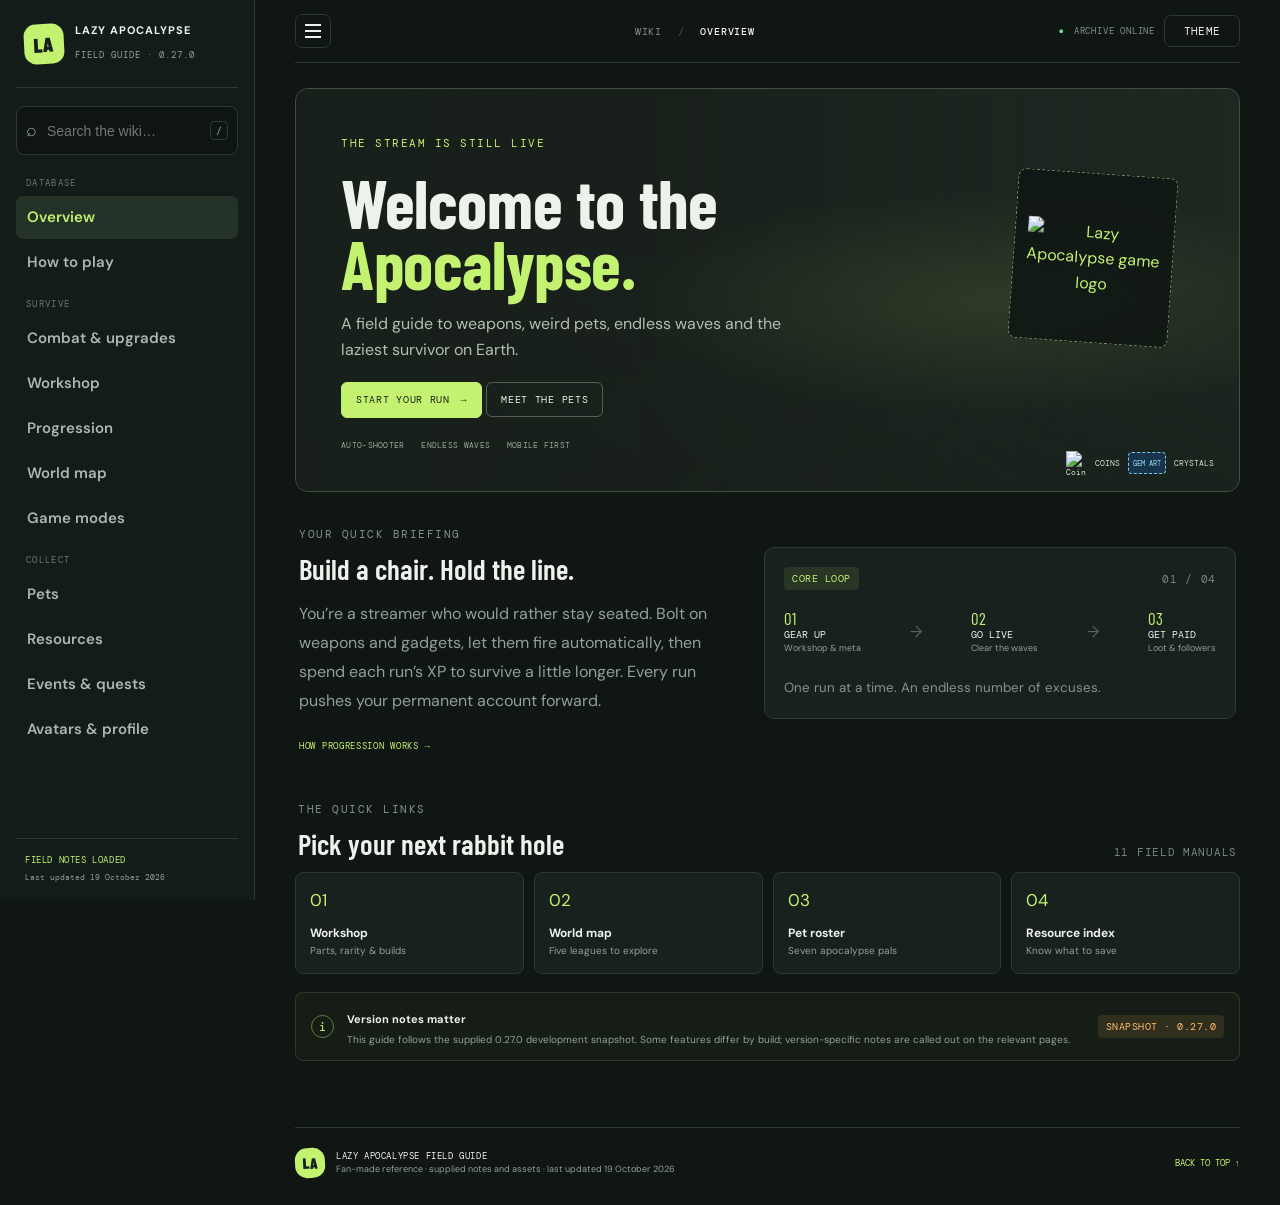
==== commit c6e1dab4: "Add files via upload" ====
--- a/index.html
+++ b/index.html
@@ -1,2297 +1,16 @@
-<!DOCTYPE html>
-<html lang="en">
-<head>
-<meta charset="UTF-8">
-<meta name="viewport" content="width=device-width, initial-scale=1.0, viewport-fit=cover">
-<meta name="theme-color" content="#06080c">
-<meta name="description" content="Lazy Apocalypse: Tower Defense — Complete wiki covering combat, equipment, pets, characters, resources, meta progression, events and more.">
-<title>Lazy Apocalypse: Tower Defense — Wiki</title>
-<link rel="preconnect" href="https://fonts.googleapis.com">
-<link rel="preconnect" href="https://fonts.gstatic.com" crossorigin>
-<link href="https://fonts.googleapis.com/css2?family=Inter:wght@400;500;600;700;800;900&display=swap" rel="stylesheet">
-<style>
-/* ============================================================
-   LAZY APOCALYPSE — WIKI
-   Single page · Sectioned · Modern · Mobile + Desktop
-   ============================================================ */
-
-/* ---------- RESET ---------- */
-*, *::before, *::after { margin:0; padding:0; box-sizing:border-box; }
-
-/* ---------- TOKENS ---------- */
-:root {
-  --bg:        #06080c;
-  --bg-2:      #0a0e14;
-  --surface:   #10161e;
-  --surface-2: #161f2a;
-  --surface-3: #1c2836;
-  --border:    #22303f;
-  --border-2:  #2e4053;
-  --text:      #eef4fb;
-  --muted:     #94a9c0;
-  --dim:       #617890;
-  --red:       #ff3b4a;
-  --red-2:     #ff6b6b;
-  --red-glow:  rgba(255,59,74,0.25);
-  --blue:      #4d9fff;
-  --blue-2:    #8ec1ff;
-  --blue-glow: rgba(77,159,255,0.22);
-  --green:     #35d68b;
-  --green-2:   #7fe8bb;
-  --green-glow:rgba(53,214,139,0.2);
-  --gold:      #ffc142;
-  --gold-2:    #ffdd8a;
-  --gold-glow: rgba(255,193,66,0.2);
-  --purple:    #b06bff;
-  --purple-2:  #d4adff;
-  --purple-glow:rgba(176,107,255,0.2);
-  --radius:    20px;
-  --radius-sm: 14px;
-  --radius-xs: 10px;
-  --shadow:    0 12px 40px rgba(0,0,0,0.5);
-  --shadow-sm: 0 4px 16px rgba(0,0,0,0.35);
-  --font:      'Inter', system-ui, -apple-system, 'Segoe UI', Roboto, sans-serif;
-  --header-h:  60px;
-}
-
-html { scroll-behavior: smooth; -webkit-text-size-adjust: 100%; }
-
-body {
-  font-family: var(--font);
-  background:
-    radial-gradient(1400px 700px at 85% -5%, rgba(77,159,255,0.07), transparent 55%),
-    radial-gradient(1200px 600px at 5% 10%, rgba(255,59,74,0.06), transparent 55%),
-    radial-gradient(900px 500px at 50% 100%, rgba(176,107,255,0.04), transparent 55%),
-    var(--bg);
-  color: var(--text);
-  line-height: 1.6;
-  min-height: 100vh;
-  -webkit-font-smoothing: antialiased;
-  -moz-osx-font-smoothing: grayscale;
-  overflow-x: hidden;
-}
-
-/* ---------- SCROLLBAR ---------- */
-::-webkit-scrollbar { width: 10px; height: 10px; }
-::-webkit-scrollbar-track { background: var(--bg-2); }
-::-webkit-scrollbar-thumb { background: var(--surface-3); border-radius: 5px; border: 2px solid var(--bg-2); }
-::-webkit-scrollbar-thumb:hover { background: var(--border-2); }
-
-::selection { background: var(--red-glow); color: #fff; }
-
-/* ============================================================
-   LAYOUT
-   ============================================================ */
-.shell {
-  max-width: 1360px;
-  margin: 0 auto;
-  padding: 0 clamp(14px, 3vw, 32px);
-}
-
-/* ============================================================
-   TOP HEADER (only hamburger + title — no logo, no resources)
-   ============================================================ */
-.site-header {
-  position: sticky;
-  top: 0;
-  z-index: 300;
-  background: rgba(6, 8, 12, 0.85);
-  backdrop-filter: blur(18px) saturate(1.4);
-  -webkit-backdrop-filter: blur(18px) saturate(1.4);
-  border-bottom: 1px solid var(--border);
-}
-
-.site-header .shell {
-  display: flex;
-  align-items: center;
-  gap: 12px;
-  height: var(--header-h);
-}
-
-/* ---------- HAMBURGER ---------- */
-.hamburger {
-  appearance: none;
-  background: var(--surface);
-  border: 1px solid var(--border);
-  border-radius: 12px;
-  width: 42px;
-  height: 42px;
-  display: flex;
-  flex-direction: column;
-  align-items: center;
-  justify-content: center;
-  gap: 5px;
-  cursor: pointer;
-  flex-shrink: 0;
-  transition: background 0.2s, border-color 0.2s;
-}
-.hamburger:hover { background: var(--surface-2); border-color: var(--border-2); }
-.hamburger span {
-  display: block;
-  width: 20px;
-  height: 2px;
-  background: #fff;
-  border-radius: 2px;
-  transition: transform 0.28s ease, opacity 0.2s ease;
-  transform-origin: center;
-}
-.hamburger.open span:nth-child(1) { transform: translateY(7px) rotate(45deg); }
-.hamburger.open span:nth-child(2) { opacity: 0; }
-.hamburger.open span:nth-child(3) { transform: translateY(-7px) rotate(-45deg); }
-
-.brand-text { min-width: 0; }
-.brand-name {
-  font-size: 1rem;
-  font-weight: 900;
-  letter-spacing: -0.02em;
-  line-height: 1.1;
-  background: linear-gradient(90deg, #fff 0%, #b3c8e0 100%);
-  -webkit-background-clip: text;
-  background-clip: text;
-  -webkit-text-fill-color: transparent;
-  white-space: nowrap;
-  overflow: hidden;
-  text-overflow: ellipsis;
-}
-.brand-tag {
-  font-size: 0.58rem;
-  color: var(--dim);
-  letter-spacing: 0.14em;
-  text-transform: uppercase;
-  font-weight: 700;
-  margin-top: 1px;
-  white-space: nowrap;
-}
-
-/* ============================================================
-   DRAWER (section menu)
-   ============================================================ */
-.drawer-overlay {
-  position: fixed;
-  inset: 0;
-  background: rgba(0,0,0,0.6);
-  backdrop-filter: blur(4px);
-  -webkit-backdrop-filter: blur(4px);
-  z-index: 400;
-  opacity: 0;
-  pointer-events: none;
-  transition: opacity 0.28s ease;
-}
-.drawer-overlay.open { opacity: 1; pointer-events: auto; }
-
-.drawer {
-  position: fixed;
-  top: 0;
-  left: 0;
-  bottom: 0;
-  width: min(360px, 90vw);
-  background: var(--bg-2);
-  border-right: 1px solid var(--border);
-  z-index: 500;
-  transform: translateX(-100%);
-  transition: transform 0.32s cubic-bezier(0.4, 0, 0.2, 1);
-  display: flex;
-  flex-direction: column;
-  overflow: hidden;
-}
-.drawer.open { transform: translateX(0); }
-
-/* ---------- DRAWER HEADER (now contains the game logo) ---------- */
-.drawer-head {
-  display: flex;
-  align-items: center;
-  justify-content: space-between;
-  gap: 12px;
-  padding: 16px 20px;
-  border-bottom: 1px solid var(--border);
-  flex-shrink: 0;
-}
-
-.drawer-logo {
-  width: 132px;
-  height: 48px;
-  border-radius: 10px;
-  background: linear-gradient(135deg, #16222e, #0c131b);
-  border: 1px dashed var(--border-2);
-  display: flex;
-  align-items: center;
-  justify-content: center;
-  font-size: 0.52rem;
-  letter-spacing: 0.12em;
-  color: var(--dim);
-  font-weight: 800;
-  text-transform: uppercase;
-  flex-shrink: 0;
-}
-
-.drawer-close {
-  appearance: none;
-  background: var(--surface);
-  border: 1px solid var(--border);
-  border-radius: 10px;
-  width: 34px;
-  height: 34px;
-  display: flex;
-  align-items: center;
-  justify-content: center;
-  cursor: pointer;
-  color: var(--muted);
-  font-size: 1.1rem;
-  font-weight: 600;
-  line-height: 1;
-  transition: background 0.2s, color 0.2s;
-  flex-shrink: 0;
-}
-.drawer-close:hover { background: var(--surface-2); color: #fff; }
-
-.drawer-list {
-  flex: 1;
-  overflow-y: auto;
-  padding: 12px;
-  display: flex;
-  flex-direction: column;
-  gap: 4px;
-  -webkit-overflow-scrolling: touch;
-}
-
-.drawer-link {
-  appearance: none;
-  background: transparent;
-  border: 1px solid transparent;
-  border-radius: 12px;
-  padding: 12px 14px;
-  text-align: left;
-  font-family: inherit;
-  font-size: 0.9rem;
-  font-weight: 600;
-  color: var(--muted);
-  cursor: pointer;
-  display: flex;
-  align-items: center;
-  gap: 12px;
-  transition: background 0.18s, color 0.18s, border-color 0.18s;
-  width: 100%;
-}
-.drawer-link:hover { background: var(--surface); color: var(--text); border-color: var(--border); }
-.drawer-link.active {
-  background: linear-gradient(135deg, rgba(255,59,74,0.14), rgba(255,59,74,0.05));
-  border-color: rgba(255,59,74,0.3);
-  color: #fff;
-}
-.drawer-link .dnum {
-  font-size: 0.68rem;
-  font-weight: 800;
-  color: var(--dim);
-  letter-spacing: 0.06em;
-  min-width: 22px;
-  flex-shrink: 0;
-}
-.drawer-link.active .dnum { color: var(--red-2); }
-
-.drawer-foot {
-  padding: 14px 20px;
-  border-top: 1px solid var(--border);
-  font-size: 0.68rem;
-  color: var(--dim);
-  flex-shrink: 0;
-  line-height: 1.6;
-}
-
-/* ============================================================
-   HERO with background image
-   ============================================================ */
-.hero {
-  position: relative;
-  padding: clamp(48px, 8vw, 100px) 0 clamp(48px, 7vw, 80px);
-  overflow: hidden;
-  isolation: isolate;
-}
-
-/* background image layer (placeholder) */
-.hero-bg {
-  position: absolute;
-  inset: 0;
-  z-index: -2;
-  background:
-    repeating-linear-gradient(45deg, #0b1118, #0b1118 14px, #0e1520 14px, #0e1520 28px);
-  background-size: cover;
-  background-position: center;
-  background-repeat: no-repeat;
-}
-/* dark overlay so text stays readable */
-.hero-bg::after {
-  content: '';
-  position: absolute;
-  inset: 0;
-  background:
-    radial-gradient(1200px 600px at 80% 0%, rgba(77,159,255,0.15), transparent 55%),
-    radial-gradient(1000px 500px at 10% 100%, rgba(255,59,74,0.14), transparent 55%),
-    linear-gradient(180deg, rgba(6,8,12,0.55) 0%, rgba(6,8,12,0.85) 60%, rgba(6,8,12,0.97) 100%);
-}
-
-/* placeholder label sitting at the top of the bg */
-.hero-bg-label {
-  position: absolute;
-  top: 14px;
-  right: 18px;
-  z-index: -1;
-  font-size: 0.6rem;
-  letter-spacing: 0.14em;
-  text-transform: uppercase;
-  font-weight: 800;
-  color: rgba(255,255,255,0.35);
-  border: 1px dashed rgba(255,255,255,0.2);
-  padding: 4px 10px;
-  border-radius: 8px;
-}
-
-.hero-inner {
-  position: relative;
-  z-index: 1;
-  display: flex;
-  flex-direction: column;
-  gap: 22px;
-}
-
-.hero-badge {
-  display: inline-flex;
-  align-items: center;
-  gap: 8px;
-  background: rgba(16, 22, 30, 0.8);
-  border: 1px solid var(--border);
-  border-radius: 999px;
-  padding: 6px 16px 6px 8px;
-  align-self: flex-start;
-  font-size: 0.68rem;
-  font-weight: 700;
-  color: var(--muted);
-  letter-spacing: 0.05em;
-  text-transform: uppercase;
-  backdrop-filter: blur(8px);
-}
-.hero-badge .dot {
-  width: 8px; height: 8px;
-  border-radius: 50%;
-  background: var(--green);
-  box-shadow: 0 0 10px var(--green);
-  animation: pulse 2s ease-in-out infinite;
-  flex-shrink: 0;
-}
-@keyframes pulse {
-  0%, 100% { opacity: 1; transform: scale(1); }
-  50% { opacity: 0.6; transform: scale(0.85); }
-}
-
-.hero-title {
-  font-size: clamp(2.1rem, 6.5vw, 4rem);
-  font-weight: 900;
-  letter-spacing: -0.04em;
-  line-height: 1.02;
-  max-width: 900px;
-  text-shadow: 0 8px 40px rgba(0,0,0,0.6);
-}
-.hero-title .grad {
-  background: linear-gradient(100deg, #fff 20%, #a8c4e0 60%, var(--red-2) 100%);
-  -webkit-background-clip: text;
-  background-clip: text;
-  -webkit-text-fill-color: transparent;
-}
-
-.hero-desc {
-  font-size: clamp(0.94rem, 1.6vw, 1.1rem);
-  color: #cddcec;
-  max-width: 760px;
-  line-height: 1.65;
-  text-shadow: 0 2px 18px rgba(0,0,0,0.6);
-}
-.hero-desc strong { color: #fff; font-weight: 600; }
-
-.hero-chips { display: flex; flex-wrap: wrap; gap: 7px; }
-
-.chip {
-  display: inline-flex;
-  align-items: center;
-  gap: 5px;
-  padding: 5px 13px;
-  border-radius: 999px;
-  font-size: 0.68rem;
-  font-weight: 700;
-  letter-spacing: 0.05em;
-  text-transform: uppercase;
-  border: 1px solid;
-  white-space: nowrap;
-  backdrop-filter: blur(6px);
-}
-.chip.red   { background: rgba(255,59,74,0.16);    color: var(--red-2);    border-color: rgba(255,59,74,0.35); }
-.chip.blue  { background: rgba(77,159,255,0.14);   color: var(--blue-2);   border-color: rgba(77,159,255,0.35); }
-.chip.green { background: rgba(53,214,139,0.13);  color: var(--green-2);  border-color: rgba(53,214,139,0.35); }
-.chip.gold  { background: rgba(255,193,66,0.13);   color: var(--gold-2);   border-color: rgba(255,193,66,0.35); }
-.chip.purple{ background: rgba(176,107,255,0.13); color: var(--purple-2); border-color: rgba(176,107,255,0.35); }
-.chip.neutral { background: rgba(28,40,54,0.75); color: var(--muted); border-color: var(--border); }
-
-.hero-stats {
-  display: grid;
-  grid-template-columns: repeat(auto-fit, minmax(130px, 1fr));
-  gap: 10px;
-  margin-top: 6px;
-  max-width: 820px;
-}
-.hstat {
-  background: rgba(16, 22, 30, 0.75);
-  border: 1px solid var(--border);
-  border-radius: var(--radius-sm);
-  padding: 14px 16px;
-  backdrop-filter: blur(8px);
-  transition: border-color 0.2s, transform 0.2s;
-}
-.hstat:hover { border-color: var(--border-2); transform: translateY(-2px); }
-.hstat-label {
-  font-size: 0.6rem;
-  color: var(--dim);
-  text-transform: uppercase;
-  letter-spacing: 0.1em;
-  font-weight: 800;
-  margin-bottom: 3px;
-}
-.hstat-value {
-  font-size: 0.92rem;
-  font-weight: 800;
-  color: #fff;
-  letter-spacing: -0.01em;
-}
-
-.hero-meta {
-  font-size: 0.74rem;
-  color: var(--dim);
-  letter-spacing: 0.02em;
-  word-break: break-word;
-}
-
-/* ============================================================
-   SECTION
-   ============================================================ */
-.section {
-  padding: clamp(36px, 6vw, 60px) 0;
-  scroll-margin-top: calc(var(--header-h) + 16px);
-}
-.section + .section { border-top: 1px solid rgba(34,48,63,0.5); }
-
-.section-head {
-  display: flex;
-  align-items: flex-start;
-  gap: clamp(10px, 2vw, 16px);
-  margin-bottom: clamp(20px, 3vw, 28px);
-}
-.section-num {
-  font-size: clamp(1.8rem, 4vw, 2.6rem);
-  font-weight: 900;
-  line-height: 1;
-  color: transparent;
-  -webkit-text-stroke: 1.5px var(--border-2);
-  letter-spacing: -0.04em;
-  flex-shrink: 0;
-  user-select: none;
-  transition: -webkit-text-stroke 0.3s;
-  padding-top: 4px;
-}
-.section:hover .section-num { -webkit-text-stroke-color: var(--red); }
-
-.section-head-txt { min-width: 0; }
-.section-eyebrow {
-  font-size: 0.64rem;
-  font-weight: 800;
-  letter-spacing: 0.16em;
-  text-transform: uppercase;
-  color: var(--red-2);
-  margin-bottom: 4px;
-}
-.section-title {
-  font-size: clamp(1.35rem, 3vw, 1.9rem);
-  font-weight: 900;
-  letter-spacing: -0.03em;
-  line-height: 1.12;
-  color: #fff;
-}
-.section-sub {
-  color: var(--muted);
-  font-size: 0.9rem;
-  margin-top: 6px;
-  max-width: 700px;
-}
-
-.subhead {
-  font-size: 1.05rem;
-  font-weight: 800;
-  color: #fff;
-  margin: 24px 0 12px;
-  letter-spacing: -0.01em;
-}
-
-/* ============================================================
-   CARDS
-   ============================================================ */
-.grid { display: grid; gap: 14px; }
-.g2 { grid-template-columns: repeat(auto-fit, minmax(290px, 1fr)); }
-.g3 { grid-template-columns: repeat(auto-fit, minmax(230px, 1fr)); }
-.g4 { grid-template-columns: repeat(auto-fit, minmax(170px, 1fr)); }
-
-.card {
-  background: linear-gradient(160deg, var(--surface), var(--bg-2));
-  border: 1px solid var(--border);
-  border-radius: var(--radius);
-  padding: clamp(16px, 2.5vw, 24px);
-  transition: border-color 0.22s, transform 0.22s, box-shadow 0.22s;
-  position: relative;
-  overflow: hidden;
-}
-.card::before {
-  content: '';
-  position: absolute;
-  top: 0; left: 0; right: 0;
-  height: 1px;
-  background: linear-gradient(90deg, transparent, rgba(255,255,255,0.06), transparent);
-  opacity: 0;
-  transition: opacity 0.3s;
-}
-.card:hover { border-color: var(--border-2); transform: translateY(-2px); box-shadow: var(--shadow-sm); }
-.card:hover::before { opacity: 1; }
-
-.card h3, .card h4 {
-  color: #fff;
-  font-weight: 800;
-  letter-spacing: -0.015em;
-  margin-bottom: 9px;
-  line-height: 1.25;
-}
-.card h3 { font-size: 1.1rem; }
-.card h4 { font-size: 0.98rem; }
-.card p { color: #c5d5e6; font-size: 0.88rem; }
-.card p:last-child { margin-bottom: 0; }
-
-.ico-row {
-  display: flex;
-  align-items: center;
-  gap: 10px;
-  margin-bottom: 10px;
-}
-
-.mini-ico {
-  width: 36px; height: 36px;
-  border-radius: 11px;
-  background: linear-gradient(135deg, #22303f, #16212d);
-  border: 1px solid var(--border);
-  display: flex;
-  align-items: center;
-  justify-content: center;
-  font-size: 0.5rem;
-  font-weight: 800;
-  color: var(--dim);
-  letter-spacing: 0.03em;
-  flex-shrink: 0;
-}
-
-.card.hl-red    { border-color: rgba(255,59,74,0.25); }
-.card.hl-blue   { border-color: rgba(77,159,255,0.25); }
-.card.hl-green  { border-color: rgba(53,214,139,0.25); }
-.card.hl-gold   { border-color: rgba(255,193,66,0.25); }
-.card.hl-purple { border-color: rgba(176,107,255,0.25); }
-
-.card.hl-red::after    { content:''; position:absolute; top:0; left:0; right:0; height:2px; background:linear-gradient(90deg,var(--red),transparent); }
-.card.hl-blue::after   { content:''; position:absolute; top:0; left:0; right:0; height:2px; background:linear-gradient(90deg,var(--blue),transparent); }
-.card.hl-green::after  { content:''; position:absolute; top:0; left:0; right:0; height:2px; background:linear-gradient(90deg,var(--green),transparent); }
-.card.hl-gold::after   { content:''; position:absolute; top:0; left:0; right:0; height:2px; background:linear-gradient(90deg,var(--gold),transparent); }
-.card.hl-purple::after { content:''; position:absolute; top:0; left:0; right:0; height:2px; background:linear-gradient(90deg,var(--purple),transparent); }
-
-/* ============================================================
-   TABLES
-   ============================================================ */
-.table-shell {
-  border: 1px solid var(--border);
-  border-radius: var(--radius);
-  overflow: hidden;
-  background: var(--surface);
-  box-shadow: var(--shadow-sm);
-  -webkit-overflow-scrolling: touch;
-  overflow-x: auto;
-}
-.table-shell::-webkit-scrollbar { height: 8px; }
-.table-shell::-webkit-scrollbar-thumb { background: var(--border-2); border-radius: 4px; }
-
-table {
-  width: 100%;
-  border-collapse: collapse;
-  font-size: 0.86rem;
-  min-width: 600px;
-}
-thead th {
-  text-align: left;
-  padding: 12px 16px;
-  background: var(--surface-2);
-  color: #b9cde2;
-  font-weight: 800;
-  font-size: 0.62rem;
-  letter-spacing: 0.09em;
-  text-transform: uppercase;
-  border-bottom: 1px solid var(--border);
-  white-space: nowrap;
-}
-tbody td {
-  padding: 12px 16px;
-  border-bottom: 1px solid rgba(34,48,63,0.55);
-  color: #d0dfee;
-  vertical-align: top;
-  line-height: 1.55;
-}
-tbody tr:last-child td { border-bottom: none; }
-tbody tr { transition: background 0.15s; }
-tbody tr:hover { background: rgba(77,159,255,0.045); }
-tbody td strong { color: #fff; font-weight: 700; }
-
-/* ============================================================
-   LISTS
-   ============================================================ */
-.list { list-style: none; display: flex; flex-direction: column; gap: 8px; }
-.list li {
-  position: relative;
-  padding-left: 20px;
-  color: #c8d8e8;
-  font-size: 0.87rem;
-  line-height: 1.55;
-}
-.list li::before {
-  content: '';
-  position: absolute;
-  left: 4px; top: 0.62em;
-  width: 6px; height: 6px;
-  border-radius: 2px;
-  background: var(--red);
-  transform: rotate(45deg);
-}
-.list li strong { color: #fff; font-weight: 600; }
-.list.blue li::before   { background: var(--blue); }
-.list.green li::before  { background: var(--green); }
-.list.gold li::before   { background: var(--gold); }
-.list.purple li::before { background: var(--purple); }
-
-/* ============================================================
-   PETS
-   ============================================================ */
-.pet-grid {
-  display: grid;
-  grid-template-columns: repeat(auto-fill, minmax(150px, 1fr));
-  gap: 14px;
-}
-
-.pet-card {
-  background: linear-gradient(160deg, var(--surface), var(--bg-2));
-  border: 1px solid var(--border);
-  border-radius: var(--radius);
-  padding: 12px;
-  display: flex;
-  flex-direction: column;
-  transition: transform 0.22s ease, border-color 0.22s ease, box-shadow 0.22s ease;
-  position: relative;
-  overflow: hidden;
-}
-.pet-card:hover {
-  transform: translateY(-5px);
-  border-color: var(--border-2);
-  box-shadow: var(--shadow-sm);
-}
-.pet-card::after {
-  content: '';
-  position: absolute;
-  top: 0; left: 0; right: 0;
-  height: 3px;
-  background: linear-gradient(90deg, var(--purple), var(--blue));
-  opacity: 0;
-  transition: opacity 0.25s;
-}
-.pet-card:hover::after { opacity: 1; }
-
-.pet-img {
-  width: 100%;
-  aspect-ratio: 1 / 1;
-  border-radius: var(--radius-sm);
-  background:
-    repeating-linear-gradient(45deg, #131c26, #131c26 8px, #16202b 8px, #16202b 16px);
-  border: 1px dashed var(--border-2);
-  display: flex;
-  flex-direction: column;
-  align-items: center;
-  justify-content: center;
-  gap: 4px;
-  text-align: center;
-  padding: 8px;
-  color: var(--dim);
-  font-weight: 800;
-  font-size: 0.58rem;
-  letter-spacing: 0.1em;
-  text-transform: uppercase;
-  line-height: 1.45;
-}
-.pet-img span { font-size: 0.5rem; opacity: 0.65; letter-spacing: 0.06em; }
-
-.pet-name {
-  font-weight: 800;
-  font-size: 0.9rem;
-  color: #fff;
-  margin: 10px 0 1px;
-  letter-spacing: -0.01em;
-}
-.pet-type {
-  font-size: 0.62rem;
-  color: var(--purple-2);
-  font-weight: 700;
-  text-transform: uppercase;
-  letter-spacing: 0.07em;
-  margin-bottom: 6px;
-}
-.pet-skill {
-  font-size: 0.74rem;
-  color: var(--muted);
-  line-height: 1.5;
-}
-
-/* ============================================================
-   WEAPONS (with images)
-   ============================================================ */
-.weapon-grid {
-  display: grid;
-  grid-template-columns: repeat(auto-fill, minmax(170px, 1fr));
-  gap: 14px;
-}
-
-.weapon-card {
-  background: linear-gradient(160deg, var(--surface), var(--bg-2));
-  border: 1px solid var(--border);
-  border-radius: var(--radius);
-  padding: 12px;
-  display: flex;
-  flex-direction: column;
-  transition: transform 0.22s, border-color 0.22s, box-shadow 0.22s;
-  position: relative;
-  overflow: hidden;
-}
-.weapon-card:hover {
-  transform: translateY(-4px);
-  border-color: var(--border-2);
-  box-shadow: var(--shadow-sm);
-}
-.weapon-card::after {
-  content: '';
-  position: absolute;
-  top: 0; left: 0; right: 0;
-  height: 3px;
-  background: linear-gradient(90deg, var(--red), var(--gold));
-  opacity: 0;
-  transition: opacity 0.25s;
-}
-.weapon-card:hover::after { opacity: 1; }
-
-.weapon-img {
-  width: 100%;
-  aspect-ratio: 4 / 3;
-  border-radius: var(--radius-sm);
-  background:
-    repeating-linear-gradient(45deg, #131c26, #131c26 8px, #16202b 8px, #16202b 16px);
-  border: 1px dashed var(--border-2);
-  display: flex;
-  flex-direction: column;
-  align-items: center;
-  justify-content: center;
-  gap: 3px;
-  text-align: center;
-  padding: 8px;
-  color: var(--dim);
-  font-weight: 800;
-  font-size: 0.56rem;
-  letter-spacing: 0.1em;
-  text-transform: uppercase;
-  line-height: 1.45;
-}
-.weapon-img span { font-size: 0.48rem; opacity: 0.6; letter-spacing: 0.06em; }
-
-.weapon-name {
-  font-weight: 800;
-  font-size: 0.92rem;
-  color: #fff;
-  margin: 10px 0 4px;
-  letter-spacing: -0.01em;
-}
-.weapon-desc {
-  font-size: 0.76rem;
-  color: var(--muted);
-  line-height: 1.5;
-}
-
-/* ============================================================
-   CHARACTERS
-   ============================================================ */
-.char-grid {
-  display: grid;
-  grid-template-columns: repeat(auto-fill, minmax(260px, 1fr));
-  gap: 16px;
-}
-
-.char-card {
-  background: linear-gradient(160deg, var(--surface), var(--bg-2));
-  border: 1px solid var(--border);
-  border-radius: var(--radius);
-  padding: 16px;
-  display: flex;
-  gap: 14px;
-  align-items: flex-start;
-  transition: transform 0.22s, border-color 0.22s, box-shadow 0.22s;
-  position: relative;
-  overflow: hidden;
-}
-.char-card:hover {
-  transform: translateY(-3px);
-  border-color: var(--border-2);
-  box-shadow: var(--shadow-sm);
-}
-.char-card::before {
-  content: '';
-  position: absolute;
-  top: 0; left: 0;
-  width: 3px; height: 100%;
-  background: linear-gradient(180deg, var(--blue), var(--purple));
-  opacity: 0.6;
-}
-
-.char-avatar {
-  width: 72px;
-  height: 72px;
-  border-radius: 16px;
-  background:
-    repeating-linear-gradient(45deg, #131c26, #131c26 6px, #16202b 6px, #16202b 12px);
-  border: 1px dashed var(--border-2);
-  display: flex;
-  flex-direction: column;
-  align-items: center;
-  justify-content: center;
-  gap: 2px;
-  text-align: center;
-  padding: 4px;
-  color: var(--dim);
-  font-weight: 800;
-  font-size: 0.46rem;
-  letter-spacing: 0.08em;
-  text-transform: uppercase;
-  line-height: 1.35;
-  flex-shrink: 0;
-}
-.char-avatar span { font-size: 0.4rem; opacity: 0.6; }
-
-.char-body { min-width: 0; flex: 1; }
-.char-name {
-  font-weight: 800;
-  font-size: 1.02rem;
-  color: #fff;
-  letter-spacing: -0.01em;
-  margin-bottom: 2px;
-}
-.char-role {
-  font-size: 0.62rem;
-  color: var(--blue-2);
-  font-weight: 700;
-  text-transform: uppercase;
-  letter-spacing: 0.08em;
-  margin-bottom: 6px;
-}
-.char-desc {
-  font-size: 0.78rem;
-  color: var(--muted);
-  line-height: 1.5;
-}
-
-/* ============================================================
-   RESOURCES (with images)
-   ============================================================ */
-.res-grid {
-  display: grid;
-  grid-template-columns: repeat(auto-fill, minmax(220px, 1fr));
-  gap: 14px;
-}
-
-.res-card {
-  background: linear-gradient(160deg, var(--surface), var(--bg-2));
-  border: 1px solid var(--border);
-  border-radius: var(--radius);
-  padding: 14px;
-  display: flex;
-  gap: 14px;
-  align-items: flex-start;
-  transition: transform 0.22s, border-color 0.22s, box-shadow 0.22s;
-  position: relative;
-  overflow: hidden;
-}
-.res-card:hover {
-  transform: translateY(-3px);
-  border-color: var(--border-2);
-  box-shadow: var(--shadow-sm);
-}
-.res-card::before {
-  content: '';
-  position: absolute;
-  top: 0; left: 0;
-  width: 3px; height: 100%;
-  background: linear-gradient(180deg, var(--gold), var(--red));
-  opacity: 0.55;
-}
-
-.res-img {
-  width: 60px;
-  height: 60px;
-  border-radius: 14px;
-  background:
-    repeating-linear-gradient(45deg, #131c26, #131c26 6px, #16202b 6px, #16202b 12px);
-  border: 1px dashed var(--border-2);
-  display: flex;
-  flex-direction: column;
-  align-items: center;
-  justify-content: center;
-  gap: 2px;
-  text-align: center;
-  padding: 4px;
-  color: var(--dim);
-  font-weight: 800;
-  font-size: 0.44rem;
-  letter-spacing: 0.08em;
-  text-transform: uppercase;
-  line-height: 1.35;
-  flex-shrink: 0;
-}
-.res-img span { font-size: 0.38rem; opacity: 0.6; }
-
-.res-body { min-width: 0; flex: 1; }
-.res-name {
-  font-weight: 800;
-  font-size: 0.95rem;
-  color: #fff;
-  letter-spacing: -0.01em;
-  margin-bottom: 2px;
-}
-.res-cat {
-  font-size: 0.6rem;
-  color: var(--gold-2);
-  font-weight: 700;
-  text-transform: uppercase;
-  letter-spacing: 0.08em;
-  margin-bottom: 5px;
-}
-.res-desc {
-  font-size: 0.74rem;
-  color: var(--muted);
-  line-height: 1.5;
-}
-.res-desc + .res-desc { margin-top: 4px; }
-
-/* ============================================================
-   CALLOUTS
-   ============================================================ */
-.callout {
-  display: flex;
-  gap: 12px;
-  padding: 16px 18px;
-  border-radius: var(--radius-sm);
-  border: 1px solid var(--border);
-  background: var(--surface);
-  align-items: flex-start;
-}
-.callout.red   { background: linear-gradient(135deg, rgba(255,59,74,0.07), transparent); border-color: rgba(255,59,74,0.22); }
-.callout.blue  { background: linear-gradient(135deg, rgba(77,159,255,0.07), transparent); border-color: rgba(77,159,255,0.22); }
-.callout.green { background: linear-gradient(135deg, rgba(53,214,139,0.07), transparent); border-color: rgba(53,214,139,0.22); }
-.callout.gold  { background: linear-gradient(135deg, rgba(255,193,66,0.07), transparent); border-color: rgba(255,193,66,0.22); }
-.callout.purple{ background: linear-gradient(135deg, rgba(176,107,255,0.07), transparent); border-color: rgba(176,107,255,0.22); }
-.callout .callout-ico {
-  width: 34px; height: 34px;
-  border-radius: 10px;
-  display: flex;
-  align-items: center;
-  justify-content: center;
-  font-size: 0.54rem;
-  font-weight: 800;
-  color: var(--dim);
-  background: var(--surface-2);
-  border: 1px solid var(--border);
-  flex-shrink: 0;
-  letter-spacing: 0.03em;
-}
-.callout p { font-size: 0.86rem; color: #c5d5e6; margin: 0; }
-.callout p + p { margin-top: 6px; }
-
-/* ============================================================
-   TAGS
-   ============================================================ */
-.tag-list { display: flex; flex-wrap: wrap; gap: 6px; margin-top: 8px; }
-
-/* ============================================================
-   HR
-   ============================================================ */
-.hr {
-  height: 1px;
-  background: linear-gradient(90deg, transparent, var(--border-2), transparent);
-  border: none;
-  margin: 32px 0;
-}
-
-/* ============================================================
-   FOOTER
-   ============================================================ */
-.site-footer {
-  padding: 36px 0 56px;
-  border-top: 1px solid var(--border);
-  margin-top: 32px;
-  text-align: center;
-}
-.site-footer p { color: var(--dim); font-size: 0.8rem; margin-bottom: 5px; }
-.site-footer .foot-title {
-  color: var(--muted);
-  font-weight: 700;
-  font-size: 0.88rem;
-  margin-bottom: 10px;
-}
-
-/* ============================================================
-   BACK TO TOP
-   ============================================================ */
-.to-top {
-  position: fixed;
-  bottom: 20px;
-  right: 20px;
-  width: 44px;
-  height: 44px;
-  border-radius: 50%;
-  background: linear-gradient(135deg, var(--red), #b81c2a);
-  border: 1px solid rgba(255,255,255,0.15);
-  color: #fff;
-  font-size: 1.15rem;
-  font-weight: 800;
-  cursor: pointer;
-  display: flex;
-  align-items: center;
-  justify-content: center;
-  box-shadow: 0 6px 24px var(--red-glow);
-  opacity: 0;
-  transform: translateY(16px);
-  pointer-events: none;
-  transition: opacity 0.3s, transform 0.3s;
-  z-index: 150;
-}
-.to-top.visible { opacity: 1; transform: translateY(0); pointer-events: auto; }
-.to-top:hover { transform: translateY(-3px); }
-
-/* ============================================================
-   RESPONSIVE
-   ============================================================ */
-@media (max-width: 900px) {
-  .brand-name { font-size: 0.92rem; }
-  .brand-tag { font-size: 0.52rem; }
-}
-
-@media (max-width: 600px) {
-  :root { --header-h: 56px; }
-  .shell { padding: 0 14px; }
-  .section { padding: 32px 0; }
-  .section-num { font-size: 1.6rem; }
-  .g2, .g3, .g4 { grid-template-columns: 1fr; }
-  .pet-grid { grid-template-columns: repeat(auto-fill, minmax(130px, 1fr)); gap: 10px; }
-  .weapon-grid { grid-template-columns: repeat(auto-fill, minmax(140px, 1fr)); gap: 10px; }
-  .char-grid { grid-template-columns: 1fr; }
-  .res-grid { grid-template-columns: 1fr; }
-  .card { padding: 16px; border-radius: var(--radius-sm); }
-  table { font-size: 0.8rem; min-width: 520px; }
-  thead th { padding: 10px 12px; font-size: 0.58rem; }
-  tbody td { padding: 10px 12px; }
-  .to-top { bottom: 14px; right: 14px; width: 42px; height: 42px; }
-  .brand-text { display: none; }
-  .hero-stats { grid-template-columns: repeat(2, 1fr); }
-  .char-avatar { width: 60px; height: 60px; }
-  .char-card { padding: 14px; }
-  .drawer-logo { width: 110px; height: 40px; font-size: 0.46rem; }
-}
-
-@media (max-width: 380px) {
-  .hstat-value { font-size: 0.84rem; }
-  .pet-grid { grid-template-columns: repeat(2, 1fr); }
-  .weapon-grid { grid-template-columns: repeat(2, 1fr); }
-  .res-img { width: 52px; height: 52px; }
-}
-
-/* ---------- REDUCED MOTION ---------- */
-@media (prefers-reduced-motion: reduce) {
-  *, *::before, *::after {
-    animation-duration: 0.01ms !important;
-    animation-iteration-count: 1 !important;
-    transition-duration: 0.01ms !important;
-    scroll-behavior: auto !important;
-  }
-}
-</style>
-</head>
-<body>
-
-<!-- ============================================================
-     HEADER (hamburger + title only — no logo, no resources)
-     ============================================================ -->
-<header class="site-header">
-  <div class="shell">
-    <button class="hamburger" id="hamburger" aria-label="Open section menu" aria-expanded="false" aria-controls="drawer">
-      <span></span><span></span><span></span>
-    </button>
-    <div class="brand-text">
-      <div class="brand-name">Lazy Apocalypse</div>
-      <div class="brand-tag">Tower Defense Wiki</div>
-    </div>
-  </div>
-</header>
-
-<!-- ============================================================
-     DRAWER + OVERLAY (logo lives here now)
-     ============================================================ -->
-<div class="drawer-overlay" id="drawerOverlay"></div>
-
-<aside class="drawer" id="drawer" aria-hidden="true">
-  <div class="drawer-head">
-    <div class="drawer-logo" aria-label="Game logo placeholder">GAME LOGO</div>
-    <button class="drawer-close" id="drawerClose" aria-label="Close menu">✕</button>
-  </div>
-  <nav class="drawer-list" id="drawerList">
-    <button class="drawer-link active" data-target="overview"><span class="dnum">01</span>Overview</button>
-    <button class="drawer-link" data-target="combat"><span class="dnum">02</span>Combat</button>
-    <button class="drawer-link" data-target="equipment"><span class="dnum">03</span>Equipment &amp; Weapons</button>
-    <button class="drawer-link" data-target="characters"><span class="dnum">04</span>Characters</button>
-    <button class="drawer-link" data-target="meta"><span class="dnum">05</span>Meta Progression</button>
-    <button class="drawer-link" data-target="pets"><span class="dnum">06</span>Pets</button>
-    <button class="drawer-link" data-target="locations"><span class="dnum">07</span>Locations</button>
-    <button class="drawer-link" data-target="modes"><span class="dnum">08</span>Extra Modes</button>
-    <button class="drawer-link" data-target="resources"><span class="dnum">09</span>Resources</button>
-    <button class="drawer-link" data-target="chests"><span class="dnum">10</span>Chests &amp; Gacha</button>
-    <button class="drawer-link" data-target="social"><span class="dnum">11</span>Tasks &amp; Social</button>
-    <button class="drawer-link" data-target="events"><span class="dnum">12</span>Events</button>
-  </nav>
-  <div class="drawer-foot">
-    Lazy Apocalypse: Tower Defense<br>v0.27.0 · All images are placeholders
-  </div>
-</aside>
-
-<!-- ============================================================
-     MAIN
-     ============================================================ -->
-<main class="shell">
-
-  <!-- ============ HERO with background image ============ -->
-  <section class="hero" id="overview">
-    <div class="hero-bg" aria-hidden="true"></div>
-    <span class="hero-bg-label">HERO BG IMAGE</span>
-
-    <div class="hero-inner">
-      <div class="hero-badge">
-        <span class="dot"></span>
-        Live Wiki · v0.27.0 · Updated 15.10.2026
-      </div>
-      <h1 class="hero-title">
-        <span class="grad">Lazy Apocalypse:</span><br>Tower Defense
-      </h1>
-      <p class="hero-desc">
-        A humorous <strong>idle / auto-shooter</strong> set in a zombie apocalypse. A lazy streamer sits in a chair,
-        and the weapons and gadgets bolted to that chair shoot down waves of zombies on their own.
-        The player doesn't control movement — instead they assemble a <strong>build</strong> from parts,
-        upgrade stats during the run, and push as far as possible through an endless sequence of waves.
-        Between runs they upgrade the meta.
-      </p>
-      <div class="hero-chips">
-        <span class="chip red">Idle Defense</span>
-        <span class="chip blue">Survivor-like</span>
-        <span class="chip green">Vertical Mobile</span>
-        <span class="chip gold">Free-to-Play</span>
-        <span class="chip purple">Streamer Theme</span>
-        <span class="chip neutral">Android · iOS</span>
-        <span class="chip neutral">19 Languages</span>
-      </div>
-      <div class="hero-stats">
-        <div class="hstat">
-          <div class="hstat-label">Genre</div>
-          <div class="hstat-value">Idle / Survivor</div>
-        </div>
-        <div class="hstat">
-          <div class="hstat-label">Platforms</div>
-          <div class="hstat-value">Android · iOS</div>
-        </div>
-        <div class="hstat">
-          <div class="hstat-label">Engine</div>
-          <div class="hstat-value">Unity 2022.3.62f2</div>
-        </div>
-        <div class="hstat">
-          <div class="hstat-label">Localization</div>
-          <div class="hstat-value">19 Languages</div>
-        </div>
-      </div>
-      <p class="hero-meta">
-        Branch dev/Feature/0.27.0/conversion-to-old-version · Package com.ZombieIdleDefenseChair
-      </p>
-    </div>
-  </section>
-
-  <!-- ---------- CORE LOOP ---------- -->
-  <div class="section" style="padding-top: 0;">
-    <div class="section-head">
-      <div class="section-num">01</div>
-      <div class="section-head-txt">
-        <div class="section-eyebrow">The Game in Brief</div>
-        <h2 class="section-title">Core Loop</h2>
-        <p class="section-sub">Three phases that repeat every session — meta, run, and results.</p>
-      </div>
-    </div>
-    <div class="grid g3">
-      <div class="card hl-blue">
-        <div class="ico-row"><div class="mini-ico">META</div><h4>Meta — IdleMeta</h4></div>
-        <p>Equipment, upgrades, chests, tasks, shop, and events. Everything permanent between runs.</p>
-      </div>
-      <div class="card hl-red">
-        <div class="ico-row"><div class="mini-ico">RUN</div><h4>Run — Core</h4></div>
-        <p>Auto-battle wave after wave. XP earned during the run is spent on stat upgrades that reset after.</p>
-      </div>
-      <div class="card hl-gold">
-        <div class="ico-row"><div class="mini-ico">END</div><h4>Death / Exit</h4></div>
-        <p>Results screen with rewards (coins, chest, followers), revive, x2 for an ad, then an interstitial before returning to meta.</p>
-      </div>
-    </div>
-
-    <div class="callout blue" style="margin-top: 14px;">
-      <div class="callout-ico">INFO</div>
-      <div>
-        <p><strong>Wave record</strong> unlocks new features, locations, part tiers, and Championship rewards. Your highest wave is the single most important number in the game.</p>
-        <p><strong>Theme:</strong> Viewers gained during a run turn into <strong>Followers</strong>. The game features "stream highlights", YouTube-style button ranks (Silver / Gold / Diamond / Ruby), the "Bros Only Fitness" gym, and characters like Dead Tony and Maki.</p>
-      </div>
-    </div>
-  </div>
-
-  <!-- ============================================================
-       COMBAT
-       ============================================================ -->
-  <section class="section" id="combat">
-    <div class="section-head">
-      <div class="section-num">02</div>
-      <div class="section-head-txt">
-        <div class="section-eyebrow">Section 02</div>
-        <h2 class="section-title">Combat</h2>
-        <p class="section-sub">Auto-battle waves, zombie types, revive, speed-ups, and in-run stat upgrades.</p>
-      </div>
-    </div>
-
-    <div class="grid g2" style="margin-bottom: 14px;">
-      <div class="card">
-        <h4>The Run (Main Mode)</h4>
-        <p>The main mode is an endless sequence of waves, and the location scrolls (<em>EndlessScrollingLevel</em>). A boss arrives every N waves. In 0.26 the boss wave has a "kill all" timer; in the old flow it is switched off via SystemRC.</p>
-        <p style="margin-top:9px;">The player stays still in the chair and weapons fire automatically. Some gadgets have active skills on cooldown, triggered manually or through <strong>Auto Skill</strong>.</p>
-      </div>
-      <div class="card">
-        <h4>Revive &amp; Speed</h4>
-        <ul class="list blue">
-          <li><strong>Second Chance:</strong> revive once per round, for an ad.</li>
-          <li><strong>Game Speed:</strong> x2 / x3 for an ad (AdSpeedUp, from wave 3), or permanently with SpeedyPass.</li>
-          <li><strong>Mobs</strong> drop XP ("likes"), coins, and loot. Each wave also gives per-wave bonuses.</li>
-        </ul>
-      </div>
-    </div>
-
-    <div class="card" style="margin-bottom: 14px;">
-      <h4>Zombie Tags</h4>
-      <div class="tag-list">
-        <span class="chip red">Regular</span>
-        <span class="chip red">Swarm</span>
-        <span class="chip red">Ranged</span>
-        <span class="chip red">Tank</span>
-        <span class="chip red">Speedy</span>
-        <span class="chip red">Kamikaze</span>
-        <span class="chip red">Boss</span>
-        <span class="chip red">Barrel</span>
-        <span class="chip red">Chest</span>
-        <span class="chip red">Turret</span>
-        <span class="chip red">BufferHp</span>
-        <span class="chip red">Toxic</span>
-      </div>
-    </div>
-
-    <h3 class="subhead">In-Run Upgrades (XP)</h3>
-    <p style="color:var(--muted);font-size:0.88rem;margin-bottom:12px;">XP collected during the run is spent on stat levels, which reset after the run.</p>
-    <div class="table-shell">
-      <table>
-        <thead>
-          <tr><th>Stat</th><th>Effect</th></tr>
-        </thead>
-        <tbody>
-          <tr><td><strong>Damage</strong></td><td>Increases weapon damage output.</td></tr>
-          <tr><td><strong>Max HP</strong></td><td>Increases total health pool.</td></tr>
-          <tr><td><strong>Attack Speed</strong></td><td>Faster attack rate.</td></tr>
-          <tr><td><strong>Regen</strong></td><td>HP regeneration over time.</td></tr>
-          <tr><td><strong>Crit Chance / Crit Multiplier</strong></td><td>Crit chance and crit damage.</td></tr>
-          <tr><td><strong>Range / Damage per Range</strong></td><td>Range, and bonus damage based on range.</td></tr>
-          <tr><td><strong>XP per Enemy / XP per Wave</strong></td><td>XP economy scaling.</td></tr>
-          <tr><td><strong>Coins per Enemy / Coins per Wave</strong></td><td>Coin economy scaling.</td></tr>
-          <tr><td><strong>Level Scrolling Speed</strong></td><td>Slows level movement (Tony's Lab only).</td></tr>
-        </tbody>
-      </table>
-    </div>
-
-    <h3 class="subhead">Autopilot (SpeedyPass)</h3>
-    <div class="grid g4">
-      <div class="card">
-        <h4>Auto Skill</h4>
-        <p>Uses skills automatically on cooldown.</p>
-      </div>
-      <div class="card">
-        <h4>Auto Upgrade</h4>
-        <p>Picks upgrades with an optimal algorithm.</p>
-      </div>
-      <div class="card">
-        <h4>Auto Quest</h4>
-        <p>Claims rewards for completed quests.</p>
-      </div>
-      <div class="card">
-        <h4>Auto Rewards / Revive</h4>
-        <p>For No Ads players — automatic claim and revive.</p>
-      </div>
-    </div>
-  </section>
-
-  <!-- ============================================================
-       EQUIPMENT & WEAPONS
-       ============================================================ -->
-  <section class="section" id="equipment">
-    <div class="section-head">
-      <div class="section-num">03</div>
-      <div class="section-head-txt">
-        <div class="section-eyebrow">Section 03</div>
-        <h2 class="section-title">Equipment &amp; Weapons</h2>
-        <p class="section-sub">Slots, weapons (with images), gadgets, tiers, rarity and every way to improve your chair.</p>
-      </div>
-    </div>
-
-    <h3 class="subhead">Slots</h3>
-    <div class="grid g4" style="margin-bottom:24px;">
-      <div class="card hl-blue">
-        <h4>Body (Chair)</h4>
-        <p>Classic chair, Light chair, Heavy chair.</p>
-      </div>
-      <div class="card hl-red">
-        <h4>Weapon</h4>
-        <p>Up to 5 slots, unlocked gradually.</p>
-      </div>
-      <div class="card hl-green">
-        <h4>Gadget</h4>
-        <p>Up to 5 slots.</p>
-      </div>
-      <div class="card hl-gold">
-        <h4>Gamepad</h4>
-        <p>A separate slot that gives an active skill.</p>
-      </div>
-    </div>
-
-    <h3 class="subhead">Weapons</h3>
-    <div class="weapon-grid">
-      <div class="weapon-card">
-        <div class="weapon-img">WEAPON IMAGE<br><span>Shark (BallLauncher)</span></div>
-        <div class="weapon-name">Shark</div>
-        <div class="weapon-desc">BallLauncher — ricochet, ball lightning at high tiers.</div>
-      </div>
-      <div class="weapon-card">
-        <div class="weapon-img">WEAPON IMAGE<br><span>Bat</span></div>
-        <div class="weapon-name">Bat</div>
-        <div class="weapon-desc">Spins around the player, hitting nearby zombies.</div>
-      </div>
-      <div class="weapon-card">
-        <div class="weapon-img">WEAPON IMAGE<br><span>Circular Saw</span></div>
-        <div class="weapon-name">Circular Saw</div>
-        <div class="weapon-desc">Spins around the player, continuous melee damage.</div>
-      </div>
-      <div class="weapon-card">
-        <div class="weapon-img">WEAPON IMAGE<br><span>Fireworks Gun</span></div>
-        <div class="weapon-name">Fireworks Gun</div>
-        <div class="weapon-desc">Explosive projectiles that spread on impact.</div>
-      </div>
-      <div class="weapon-card">
-        <div class="weapon-img">WEAPON IMAGE<br><span>Flamethrower</span></div>
-        <div class="weapon-name">Flamethrower</div>
-        <div class="weapon-desc">Short-range continuous fire, burns zombies over time.</div>
-      </div>
-      <div class="weapon-card">
-        <div class="weapon-img">WEAPON IMAGE<br><span>Lawn Mower</span></div>
-        <div class="weapon-name">Lawn Mower</div>
-        <div class="weapon-desc">Rolling blade that shreds anything in its path.</div>
-      </div>
-      <div class="weapon-card">
-        <div class="weapon-img">WEAPON IMAGE<br><span>Nail Gun</span></div>
-        <div class="weapon-name">Nail Gun</div>
-        <div class="weapon-desc">Fast piercing projectiles with high fire rate.</div>
-      </div>
-      <div class="weapon-card">
-        <div class="weapon-img">WEAPON IMAGE<br><span>Trimmer</span></div>
-        <div class="weapon-name">Trimmer</div>
-        <div class="weapon-desc">Rapid spinning blade, good against swarms.</div>
-      </div>
-      <div class="weapon-card">
-        <div class="weapon-img">WEAPON IMAGE<br><span>Real Pistol</span></div>
-        <div class="weapon-name">Real Pistol</div>
-        <div class="weapon-desc">Reliable single-target damage, crit-friendly.</div>
-      </div>
-      <div class="weapon-card">
-        <div class="weapon-img">WEAPON IMAGE<br><span>Minigun</span></div>
-        <div class="weapon-name">Minigun</div>
-        <div class="weapon-desc">AoE explosion and multishot at high tiers.</div>
-      </div>
-    </div>
-
-    <h3 class="subhead">Gadgets &amp; Skills</h3>
-    <div class="grid g3">
-      <div class="card">
-        <h4>Coke and Mentos</h4>
-        <p>Spiral tornado that sweeps zombies.</p>
-      </div>
-      <div class="card">
-        <h4>Disco Ball</h4>
-        <p>Zombies stop and dance, temporarily disabled.</p>
-      </div>
-      <div class="card">
-        <h4>Electro Hamster</h4>
-        <p>AoE electrical damage around the chair.</p>
-      </div>
-      <div class="card">
-        <h4>Health Kit</h4>
-        <p>Restores HP on activation.</p>
-      </div>
-      <div class="card">
-        <h4>Impulse</h4>
-        <p>Pushback that shoves zombies away.</p>
-      </div>
-      <div class="card">
-        <h4>Turret</h4>
-        <p>Spawns turrets that fire independently.</p>
-      </div>
-      <div class="card">
-        <h4>Smoke Machine (Umbrella)</h4>
-        <p>Passive shield around the player.</p>
-      </div>
-      <div class="card">
-        <h4>Gamepad</h4>
-        <p>Provides attack, crit or speed buffs.</p>
-      </div>
-    </div>
-
-    <h3 class="subhead">Tiers, Rarity &amp; Merging</h3>
-    <div class="card" style="margin-bottom:14px;">
-      <p>Part tiers <strong>1–5</strong> (up to 7 for gamepads) are tied to location tiers. New parts unlock when the player enters a new tier ("New parts are now available!").</p>
-      <div class="tag-list">
-        <span class="chip neutral">Common</span>
-        <span class="chip green">Uncommon</span>
-        <span class="chip blue">Rare</span>
-        <span class="chip purple">Epic</span>
-        <span class="chip gold">Legendary</span>
-        <span class="chip red">Ultimate</span>
-      </div>
-      <p style="margin-top:11px;">Higher rarities add effects: <strong>Chain Lightning</strong>, <strong>Cluster Projectile</strong>, <strong>Multishot</strong>, <strong>Smart Ricochet</strong>, <strong>Boomerang</strong>, <strong>Backwards Shot</strong>, fixed crit chance and others.</p>
-    </div>
-
-    <div class="grid g4">
-      <div class="card">
-        <h4>Upgrade</h4>
-        <p>Merge parts; XP carries over to the part being upgraded.</p>
-      </div>
-      <div class="card">
-        <h4>Craft</h4>
-        <p>Raise rarity with Prisms.</p>
-      </div>
-      <div class="card">
-        <h4>Transfer</h4>
-        <p>Swap the rarity of two parts ("Dead Tony").</p>
-      </div>
-      <div class="card">
-        <h4>Recycle / AutoRecycle</h4>
-        <p>Dismantle spare parts automatically or manually.</p>
-      </div>
-    </div>
-  </section>
-
-  <!-- ============================================================
-       CHARACTERS
-       ============================================================ -->
-  <section class="section" id="characters">
-    <div class="section-head">
-      <div class="section-num">04</div>
-      <div class="section-head-txt">
-        <div class="section-eyebrow">Section 04</div>
-        <h2 class="section-title">Characters</h2>
-        <p class="section-sub">Key faces of the Lazy Apocalypse — the streamer, the fixers, and the mascots.</p>
-      </div>
-    </div>
-
-    <p style="color:var(--muted);font-size:0.9rem;margin-bottom:16px;">
-      The cast drives the game's humour and systems. Below are the most prominent characters referenced across the game data and localization.
-    </p>
-
-    <div class="char-grid">
-      <div class="char-card">
-        <div class="char-avatar">AVATAR<br><span>Streamer</span></div>
-        <div class="char-body">
-          <div class="char-name">The Lazy Streamer</div>
-          <div class="char-role">Protagonist · Idle Hero</div>
-          <div class="char-desc">The player character. Sits in a chair, never walks, and lets bolted-on weapons do the work. Viewers become Followers; the stream is the apocalypse.</div>
-        </div>
-      </div>
-      <div class="char-card">
-        <div class="char-avatar">AVATAR<br><span>Dead Tony</span></div>
-        <div class="char-body">
-          <div class="char-name">Dead Tony</div>
-          <div class="char-role">Fixer · Rarity Transfer</div>
-          <div class="char-desc">The character behind the "Transfer" mechanic — swapping the rarity of two parts. Also runs Tony's Laboratory, a moving-level challenge with its own scroll-slowdown stat.</div>
-        </div>
-      </div>
-      <div class="char-card">
-        <div class="char-avatar">AVATAR<br><span>Maki</span></div>
-        <div class="char-body">
-          <div class="char-name">Maki</div>
-          <div class="char-role">Caretaker · Artifacts</div>
-          <div class="char-desc">Keeper of the Artifact cats (Maki's cats). Runs the 6-slot artifact roulette where you keep or dismantle rolled artifacts.</div>
-        </div>
-      </div>
-      <div class="char-card">
-        <div class="char-avatar">AVATAR<br><span>Gym Bro</span></div>
-        <div class="char-body">
-          <div class="char-name">Bros Only Fitness</div>
-          <div class="char-role">Faction · Theme</div>
-          <div class="char-desc">A gym-themed faction in the game's humour layer, tied to "Bros Only Fitness" branding, ranks and cosmetic theming.</div>
-        </div>
-      </div>
-      <div class="char-card">
-        <div class="char-avatar">AVATAR<br><span>Highlight</span></div>
-        <div class="char-body">
-          <div class="char-name">Stream Highlights Host</div>
-          <div class="char-role">Achievements · Ranks</div>
-          <div class="char-desc">The voice behind "Clip" achievements across Achievements, Economics, Gameplay and Special categories. Points raise YouTube-style button ranks: Silver, Gold, Diamond, Ruby.</div>
-        </div>
-      </div>
-      <div class="char-card">
-        <div class="char-avatar">AVATAR<br><span>Champion</span></div>
-        <div class="char-body">
-          <div class="char-name">Championship Announcer</div>
-          <div class="char-role">League · Ranks</div>
-          <div class="char-desc">Hosts the league map, Champion Pass, Growth Fund and the "finish the league faster than others" ranking. Also runs Hard Championship and Nightmare league callouts.</div>
-        </div>
-      </div>
-    </div>
-
-    <div class="callout purple" style="margin-top:16px;">
-      <div class="callout-ico">LORE</div>
-      <div>
-        <p>Pets also have 5-part lore that unlocks with levels. Character avatars, frames and collection items feed into <strong>Customization</strong> — each collection item gives <strong>+1% DMG</strong> (multiplicative).</p>
-      </div>
-    </div>
-  </section>
-
-  <!-- ============================================================
-       META PROGRESSION
-       ============================================================ -->
-  <section class="section" id="meta">
-    <div class="section-head">
-      <div class="section-num">05</div>
-      <div class="section-head-txt">
-        <div class="section-eyebrow">Section 05</div>
-        <h2 class="section-title">Meta Progression</h2>
-        <p class="section-sub">Permanent power systems — every upgrade that carries between runs.</p>
-      </div>
-    </div>
-
-    <div class="table-shell">
-      <table>
-        <thead>
-          <tr><th>System</th><th>What it is</th><th>Currency</th><th>Unlock (Wave)</th></tr>
-        </thead>
-        <tbody>
-          <tr>
-            <td><strong>Golden Upgrade<br>"Bracing Mocktail"</strong></td>
-            <td>Four "drinks" (Damage, Health, Coins, Exp) with levels. At a threshold the drink is drunk and gives a multiplier to all its stats.</td>
-            <td>Coins</td>
-            <td>Early</td>
-          </tr>
-          <tr>
-            <td><strong>Technology Tree (Tech)</strong></td>
-            <td>Two trees, Attack and Survival. Nodes unlock once the previous ones are maxed. The tree can be reset with a resource refund.</td>
-            <td>CPU</td>
-            <td>90</td>
-          </tr>
-          <tr>
-            <td><strong>Combat Mastery<br>"The Lazy's Way"</strong></td>
-            <td>XP per part type (weapons, gadgets, chairs) from kills in Main, GoldRush, BossRush and Collab. Each level offers a choice of 1 of 2 perks. An overall "understanding of the details" level gives extra bonuses.</td>
-            <td>Coffee</td>
-            <td>140</td>
-          </tr>
-          <tr>
-            <td><strong>Artifacts<br>(Maki's cats)</strong></td>
-            <td>6 slots. A roulette spin gives an artifact with base and extra stats: keep it or dismantle it. The roulette can be upgraded, and auto-roll has a filter.</td>
-            <td>Cat Tokens, Toy Mice, Fish Crackers</td>
-            <td>300</td>
-          </tr>
-          <tr>
-            <td><strong>Pets</strong></td>
-            <td>7 pets (see section 06). The active skill works while the pet is equipped; passives work always. Three equipped pets give a Friendship Bonus.</td>
-            <td>Pet Tokens from events</td>
-            <td>30 (21 with SystemRC flag)</td>
-          </tr>
-          <tr>
-            <td><strong>Pet Skins</strong></td>
-            <td>Epic and legendary pet skins give passives; legendary ones also upgrade the basic attack.</td>
-            <td>Pet Skin Summon, Skins Delivery</td>
-            <td>30</td>
-          </tr>
-          <tr>
-            <td><strong>Collections (Dioramas)</strong></td>
-            <td>Collection pieces from limited events give strong passive bonuses.</td>
-            <td>Events</td>
-            <td>~29</td>
-          </tr>
-          <tr>
-            <td><strong>Customization</strong><br>(avatars, frames)</td>
-            <td>Each collection item gives +1% DMG, multiplicative.</td>
-            <td>Shop, rankings, events</td>
-            <td>—</td>
-          </tr>
-          <tr>
-            <td><strong>Stream Highlights</strong></td>
-            <td>"Clip" achievements in Achievements, Economics, Gameplay and Special categories. Points raise the rank, and rank gives a DMG bonus.</td>
-            <td>—</td>
-            <td>20</td>
-          </tr>
-          <tr>
-            <td><strong>Might</strong></td>
-            <td>Total account "power" and rankings based on it. Hidden in the old flow (SystemRC); only the number next to the avatar remains.</td>
-            <td>—</td>
-            <td>—</td>
-          </tr>
-        </tbody>
-      </table>
-    </div>
-  </section>
-
-  <!-- ============================================================
-       PETS
-       ============================================================ -->
-  <section class="section" id="pets">
-    <div class="section-head">
-      <div class="section-num">06</div>
-      <div class="section-head-txt">
-        <div class="section-eyebrow">Section 06</div>
-        <h2 class="section-title">Pets</h2>
-        <p class="section-sub">Seven companions with unique skills, five-part lore, and cosmetic skins.</p>
-      </div>
-    </div>
-
-    <div class="callout purple" style="margin-bottom:18px;">
-      <div class="callout-ico">PET</div>
-      <div>
-        <p>Each pet has a <strong>5-part lore</strong> that unlocks with levels. A temporary pet can be taken into a run via Quick Ad, and <strong>Pet Showcase</strong> is a separate pet demo mode. Three equipped pets give a <strong>Friendship Bonus</strong>.</p>
-      </div>
-    </div>
-
-    <div class="pet-grid">
-      <div class="pet-card">
-        <div class="pet-img">PET IMAGE<br><span>Vampurrr</span></div>
-        <div class="pet-name">Vampurrr</div>
-        <div class="pet-type">Cat</div>
-        <div class="pet-skill">Large-radius AoE explosion; damage is a % of the player's DPS.</div>
-      </div>
-      <div class="pet-card">
-        <div class="pet-img">PET IMAGE<br><span>Mike Ice'on</span></div>
-        <div class="pet-name">Mike Ice'on</div>
-        <div class="pet-type">Bear</div>
-        <div class="pet-skill">Three dashes at enemies with AoE: the first two slow, the third freezes.</div>
-      </div>
-      <div class="pet-card">
-        <div class="pet-img">PET IMAGE<br><span>Dracobara</span></div>
-        <div class="pet-name">Dracobara</div>
-        <div class="pet-type">Capybara</div>
-        <div class="pet-skill">Turns into a dragon and burns enemies around the player.</div>
-      </div>
-      <div class="pet-card">
-        <div class="pet-img">PET IMAGE<br><span>W4S4B1</span></div>
-        <div class="pet-name">W4S4B1</div>
-        <div class="pet-type">Robo-Dog</div>
-        <div class="pet-skill">Ricocheting shots; every N hits summons a tornado.</div>
-      </div>
-      <div class="pet-card">
-        <div class="pet-img">PET IMAGE<br><span>Billy Bananza</span></div>
-        <div class="pet-name">Billy Bananza</div>
-        <div class="pet-type">Monkey</div>
-        <div class="pet-skill">Pierces an enemy, then spirals back to the player.</div>
-      </div>
-      <div class="pet-card">
-        <div class="pet-img">PET IMAGE<br><span>DJ Octo</span></div>
-        <div class="pet-name">DJ Octo</div>
-        <div class="pet-type">Octopus</div>
-        <div class="pet-skill">Damage bonus for parts and pets, piercing disc, waves that apply bleed, heal and slow.</div>
-      </div>
-      <div class="pet-card">
-        <div class="pet-img">PET IMAGE<br><span>Pepino</span></div>
-        <div class="pet-name">Pepino</div>
-        <div class="pet-type">Chihuahua</div>
-        <div class="pet-skill">Jumps in and barks, stunning enemies.</div>
-      </div>
-    </div>
-  </section>
-
-  <!-- ============================================================
-       LOCATIONS
-       ============================================================ -->
-  <section class="section" id="locations">
-    <div class="section-head">
-      <div class="section-num">07</div>
-      <div class="section-head-txt">
-        <div class="section-eyebrow">Section 07</div>
-        <h2 class="section-title">Locations &amp; Main Progression</h2>
-        <p class="section-sub">Tiers, leagues, Championship, and the Nightmare league.</p>
-      </div>
-    </div>
-
-    <p style="color:var(--muted);font-size:0.9rem;margin-bottom:14px;">Main consists of location chapters grouped into tiers (leagues):</p>
-
-    <div class="table-shell">
-      <table>
-        <thead>
-          <tr><th>Tier / League</th><th>Locations</th><th>Waves</th></tr>
-        </thead>
-        <tbody>
-          <tr><td><strong>T1 Rusty</strong></td><td>Florida, Market, Crossroad, Park</td><td>1–140</td></tr>
-          <tr><td><strong>T2 Metal</strong></td><td>Office, OpenAir, Farm, AquaPark, Hospital</td><td>from 141</td></tr>
-          <tr><td><strong>T3 Military</strong></td><td>Roof, Highway, Metro, TrailerPark, AmusementPark</td><td>from 401</td></tr>
-          <tr><td><strong>T4 Space</strong></td><td>Cosmodrome, SpaceStation, Moon, Mars, XenoPlanet</td><td>from 701</td></tr>
-          <tr><td><strong>T5 Cyber</strong> (+ Dark Web, Deep Web)</td><td>DigitalBlue, Green, Yellow, Red, Violet, plus recolored repeats</td><td>—</td></tr>
-        </tbody>
-      </table>
-    </div>
-
-    <div class="callout gold" style="margin-top:14px;">
-      <div class="callout-ico">TIER</div>
-      <div>
-        <p>Entering a new tier triggers a <strong>new-tier popup</strong>, new parts, and the <strong>NewTier mini event</strong>.</p>
-      </div>
-    </div>
-
-    <div class="grid g2" style="margin-top:14px;">
-      <div class="card hl-gold">
-        <h4>Championship</h4>
-        <p>A league map with rewards for waves. It includes a <strong>Champion Pass</strong>, a "finish the league faster than others" ranking, a <strong>Growth Fund</strong> (paid gem fund for waves passed, bought once per league), and <strong>Hard Championship</strong>.</p>
-      </div>
-      <div class="card hl-red">
-        <h4>Hard Mode — Nightmare League</h4>
-        <p>5 chapters on hard versions of locations, with effect cards (player buffs plus enemy modifiers). Unlocks at <strong>wave 350</strong>.</p>
-        <div class="tag-list">
-          <span class="chip red">Super</span>
-          <span class="chip red">Extra</span>
-          <span class="chip red">Hyper</span>
-          <span class="chip red">Mega</span>
-        </div>
-      </div>
-    </div>
-  </section>
-
-  <!-- ============================================================
-       EXTRA MODES
-       ============================================================ -->
-  <section class="section" id="modes">
-    <div class="section-head">
-      <div class="section-num">08</div>
-      <div class="section-head-txt">
-        <div class="section-eyebrow">Section 08</div>
-        <h2 class="section-title">Extra Modes — Challenges</h2>
-        <p class="section-sub">Side activities that break up the main grind with unique rewards.</p>
-      </div>
-    </div>
-
-    <div class="table-shell">
-      <table>
-        <thead>
-          <tr><th>Mode</th><th>What it is</th><th>Entry</th><th>Unlock</th></tr>
-        </thead>
-        <tbody>
-          <tr>
-            <td><strong>Gold Rush</strong></td>
-            <td>Coin farming. Old flow: one 10-wave run, with sweep based on the record. 0.26 flow: 80 stages.</td>
-            <td>Gold Ticket or ad</td>
-            <td>20</td>
-          </tr>
-          <tr>
-            <td><strong>Boss Rush</strong></td>
-            <td>Boss waves (old flow: 20 waves). Rewards are chests with parts.</td>
-            <td>Boss Ticket or ad</td>
-            <td>20</td>
-          </tr>
-          <tr>
-            <td><strong>Collab</strong></td>
-            <td>A run with another "streamer's" (bot's) prebuilt build, effect cards, synergies, rerolls.</td>
-            <td>Collab Ticket</td>
-            <td>90</td>
-          </tr>
-          <tr>
-            <td><strong>Tony's Laboratory</strong></td>
-            <td>A moving level (MovingLab) with its own scroll-slowdown stat.</td>
-            <td>Laboratory Ticket</td>
-            <td>200</td>
-          </tr>
-          <tr>
-            <td><strong>Friday Sale Madness</strong><br>(World Boss)</td>
-            <td>Fri–Sun, 60 seconds against a boss for max damage, coupon buffs, x2 incoming damage in the last 20 seconds. Weekly ranking with trophy frames.</td>
-            <td>Black Friday Ticket</td>
-            <td>140</td>
-          </tr>
-          <tr>
-            <td><strong>PvP Arena</strong></td>
-            <td>Only a localization key exists; there is no such mode in LevelMode.</td>
-            <td>—</td>
-            <td>—</td>
-          </tr>
-        </tbody>
-      </table>
-    </div>
-
-    <div class="callout blue" style="margin-top:14px;">
-      <div class="callout-ico">TICKET</div>
-      <div>
-        <p>A <strong>Speed Ticket</strong> instantly "sweeps" a mode's rewards without playing.</p>
-      </div>
-    </div>
-  </section>
-
-  <!-- ============================================================
-       RESOURCES (with images)
-       ============================================================ -->
-  <section class="section" id="resources">
-    <div class="section-head">
-      <div class="section-num">09</div>
-      <div class="section-head-txt">
-        <div class="section-eyebrow">Section 09</div>
-        <h2 class="section-title">Resources</h2>
-        <p class="section-sub">Every currency in the game — with image placeholders and where to get / spend each one.</p>
-      </div>
-    </div>
-
-    <div class="res-grid">
-      <div class="res-card">
-        <div class="res-img">RES IMAGE<br><span>Coins</span></div>
-        <div class="res-body">
-          <div class="res-name">Coins</div>
-          <div class="res-cat">Soft Currency</div>
-          <div class="res-desc"><strong>Source:</strong> Mobs, waves, Gold Rush, Radar</div>
-          <div class="res-desc"><strong>Spent on:</strong> Golden Upgrade, part upgrades</div>
-        </div>
-      </div>
-      <div class="res-card">
-        <div class="res-img">RES IMAGE<br><span>Crystals</span></div>
-        <div class="res-body">
-          <div class="res-name">Crystals (gems)</div>
-          <div class="res-cat">Hard Currency</div>
-          <div class="res-desc"><strong>Source:</strong> Quests, events, IAP, Growth Fund</div>
-          <div class="res-desc"><strong>Spent on:</strong> Chests, speed-ups, shop</div>
-        </div>
-      </div>
-      <div class="res-card">
-        <div class="res-img">RES IMAGE<br><span>CPU</span></div>
-        <div class="res-body">
-          <div class="res-name">CPU</div>
-          <div class="res-cat">Tech Currency</div>
-          <div class="res-desc"><strong>Source:</strong> Collab, offline Radar from wave 91, mini event</div>
-          <div class="res-desc"><strong>Spent on:</strong> Technology Tree</div>
-        </div>
-      </div>
-      <div class="res-card">
-        <div class="res-img">RES IMAGE<br><span>Prism</span></div>
-        <div class="res-body">
-          <div class="res-name">Prism</div>
-          <div class="res-cat">Crafting</div>
-          <div class="res-desc"><strong>Source:</strong> Mini event, shop, subscription</div>
-          <div class="res-desc"><strong>Spent on:</strong> Rarity craft</div>
-        </div>
-      </div>
-      <div class="res-card">
-        <div class="res-img">RES IMAGE<br><span>XP</span></div>
-        <div class="res-body">
-          <div class="res-name">XP</div>
-          <div class="res-cat">In-Run</div>
-          <div class="res-desc"><strong>Source:</strong> In the run (drops from mobs)</div>
-          <div class="res-desc"><strong>Spent on:</strong> In-run stat upgrades</div>
-        </div>
-      </div>
-      <div class="res-card">
-        <div class="res-img">RES IMAGE<br><span>Followers</span></div>
-        <div class="res-body">
-          <div class="res-name">Followers / Viewers</div>
-          <div class="res-cat">Social</div>
-          <div class="res-desc"><strong>Source:</strong> Runs, tasks</div>
-          <div class="res-desc"><strong>Spent on:</strong> Followers ranking, rewards</div>
-        </div>
-      </div>
-      <div class="res-card">
-        <div class="res-img">RES IMAGE<br><span>Coffee</span></div>
-        <div class="res-body">
-          <div class="res-name">Coffee</div>
-          <div class="res-cat">Mastery</div>
-          <div class="res-desc"><strong>Source:</strong> Login, quests, Coffee Pass, shop</div>
-          <div class="res-desc"><strong>Spent on:</strong> Combat Mastery</div>
-        </div>
-      </div>
-      <div class="res-card">
-        <div class="res-img">RES IMAGE<br><span>Artifact Currencies</span></div>
-        <div class="res-body">
-          <div class="res-name">Toy Mice · Fish Crackers · Cat Tokens</div>
-          <div class="res-cat">Artifacts</div>
-          <div class="res-desc"><strong>Source:</strong> Artifact roulette, events</div>
-          <div class="res-desc"><strong>Spent on:</strong> Artifacts (Maki's cats)</div>
-        </div>
-      </div>
-      <div class="res-card">
-        <div class="res-img">RES IMAGE<br><span>Tickets</span></div>
-        <div class="res-body">
-          <div class="res-name">Tickets</div>
-          <div class="res-cat">Mode Entry</div>
-          <div class="res-desc"><strong>Types:</strong> Gold, Boss, Collab, Lab, Skip, Black Friday</div>
-          <div class="res-desc"><strong>Spent on:</strong> Mode entry</div>
-        </div>
-      </div>
-      <div class="res-card">
-        <div class="res-img">RES IMAGE<br><span>Event Items</span></div>
-        <div class="res-body">
-          <div class="res-name">Magic Balls · Toy Hammers</div>
-          <div class="res-cat">Limited Events</div>
-          <div class="res-desc"><strong>Source:</strong> Limited-time events</div>
-          <div class="res-desc"><strong>Spent on:</strong> Roulette, Raffle</div>
-        </div>
-      </div>
-      <div class="res-card">
-        <div class="res-img">RES IMAGE<br><span>Pet Items</span></div>
-        <div class="res-body">
-          <div class="res-name">Pet Tokens · Pet Skin Summon · Skins Delivery Fuel</div>
-          <div class="res-cat">Pets &amp; Skins</div>
-          <div class="res-desc"><strong>Source:</strong> Events, purchases</div>
-          <div class="res-desc"><strong>Spent on:</strong> Pets and skins</div>
-        </div>
-      </div>
-    </div>
-  </section>
-
-  <!-- ============================================================
-       CHESTS & GACHA
-       ============================================================ -->
-  <section class="section" id="chests">
-    <div class="section-head">
-      <div class="section-num">10</div>
-      <div class="section-head-txt">
-        <div class="section-eyebrow">Section 10</div>
-        <h2 class="section-title">Chests &amp; Gacha</h2>
-        <p class="section-sub">Chest slots, roulettes, the Super Box, and every way to gamble for parts.</p>
-      </div>
-    </div>
-
-    <div class="callout gold" style="margin-bottom:14px;">
-      <div class="callout-ico">CHEST</div>
-      <div>
-        <p>Chest slots with an opening timer, speed-up for gems or ads, and an extra slot for purchase. <strong>Chests give parts.</strong></p>
-      </div>
-    </div>
-
-    <div class="grid g2">
-      <div class="card">
-        <h4>Chest Types</h4>
-        <ul class="list gold">
-          <li><strong>Daily</strong> — daily free chest.</li>
-          <li><strong>Chapter</strong> — chapter milestones.</li>
-          <li><strong>PvE</strong> — post-run loot; the first is guaranteed after 2 runs.</li>
-          <li><strong>XP chests</strong> — contain XP boosts.</li>
-          <li><strong>Battle Pass</strong> — season rewards.</li>
-          <li><strong>Shop</strong> — purchasable chests.</li>
-          <li><strong>Leaderboards</strong> — ranking rewards.</li>
-        </ul>
-      </div>
-      <div class="card">
-        <h4>Gacha &amp; Roulette</h4>
-        <ul class="list red">
-          <li><strong>Gacha Super Box</strong> — in the shop, unlocked from wave 20.</li>
-          <li><strong>Mega Roulette (Ad Roulette)</strong> — 1 free and 5 ad spins per day, a Mega Chest every 6 spins, bonuses for the total number of spins.</li>
-          <li><strong>Lose-screen roulette</strong> — off in the old flow, replaced by x2 coins for an ad.</li>
-          <li><strong>Chest Drop Modifier</strong> — modifies chest drop rates.</li>
-        </ul>
-      </div>
-    </div>
-  </section>
-
-  <!-- ============================================================
-       TASKS & SOCIAL
-       ============================================================ -->
-  <section class="section" id="social">
-    <div class="section-head">
-      <div class="section-num">11</div>
-      <div class="section-head-txt">
-        <div class="section-eyebrow">Section 11</div>
-        <h2 class="section-title">Tasks, Retention &amp; Social</h2>
-        <p class="section-sub">Quests, leaderboards, offline income, ads, and everything that keeps the apocalypse social.</p>
-      </div>
-    </div>
-
-    <div class="grid g2">
-      <div class="card">
-        <h4>Quests &amp; Login</h4>
-        <ul class="list blue">
-          <li><strong>Main Quest</strong> — linear achievements that guide the player.</li>
-          <li><strong>Daily and Weekly Quests</strong> with progress chests.</li>
-          <li><strong>7 Days to Survive</strong> — a seven-day quest for new players, with a separate version for limited events.</li>
-          <li><strong>7-Days Login</strong> — login rewards, unlocked after the first chapters.</li>
-        </ul>
-      </div>
-      <div class="card">
-        <h4>Offline &amp; Ads</h4>
-        <ul class="list green">
-          <li><strong>Offline Radar</strong> — offline income. The radar level grows with waves (50, 90, 200), increasing the accumulation hours. From wave 91 the radar also gives CPU.</li>
-          <li><strong>Ad Boosters (AdBuffs)</strong> — temporary attack and followers buffs for ads, from wave 30.</li>
-          <li><strong>Quick Ads</strong> — ad bonuses (XP before a boss, a temporary pet, event currency).</li>
-        </ul>
-      </div>
-      <div class="card">
-        <h4>Leaderboards &amp; Social</h4>
-        <ul class="list gold">
-          <li><strong>Leaderboards (server-side)</strong> — Followers (global and per tier), Might, event Roulette ranking, World Boss, Championship.</li>
-          <li><strong>Mail</strong> — rewards and news, from wave 20.</li>
-          <li><strong>Promo codes</strong> — redeemable bonuses.</li>
-          <li><strong>Profile</strong> — name, avatar, frame, achievements.</li>
-        </ul>
-      </div>
-      <div class="card">
-        <h4>Quality of Life</h4>
-        <ul class="list purple">
-          <li><strong>Rate Us</strong> — from wave 25: native review dialog or store redirect (InAppReviewRC).</li>
-          <li><strong>Push notifications</strong> — MobileNotifications.</li>
-          <li><strong>Calendar "Events schedule"</strong> — the full event schedule.</li>
-        </ul>
-      </div>
-    </div>
-  </section>
-
-  <!-- ============================================================
-       EVENTS
-       ============================================================ -->
-  <section class="section" id="events">
-    <div class="section-head">
-      <div class="section-num">12</div>
-      <div class="section-head-txt">
-        <div class="section-eyebrow">Section 12</div>
-        <h2 class="section-title">LiveOps Events</h2>
-        <p class="section-sub">Limited-time events, mini events, seasonal rotations, and weekly activities.</p>
-      </div>
-    </div>
-
-    <h3 class="subhead">Limited Events (7 days)</h3>
-    <div class="card" style="margin-bottom:14px;">
-      <p>Six themes: <strong>Halloween</strong>, <strong>Christmas (New Year)</strong>, <strong>Chinese New Year</strong>, <strong>Hanami (Spring)</strong>, <strong>Rave</strong>, <strong>Pirates</strong>. Each has its own location. From <strong>19.10.2026</strong> the rotation is anchored to holidays; other weeks are filled from a deterministic deck (<em>LimitedEventRotationRC</em>).</p>
-      <div class="tag-list">
-        <span class="chip purple">Halloween</span>
-        <span class="chip blue">Christmas</span>
-        <span class="chip red">Chinese New Year</span>
-        <span class="chip green">Hanami</span>
-        <span class="chip gold">Rave</span>
-        <span class="chip neutral">Pirates</span>
-      </div>
-    </div>
-
-    <div class="grid g2" style="margin-bottom:14px;">
-      <div class="card hl-purple">
-        <h4>Main Mechanic</h4>
-        <p><strong>Roulette for Magic Balls</strong> — guaranteed diorama piece every 50–150 spins.</p>
-        <p style="margin-top:7px;"><strong>Raffle for Toy Hammers</strong> — smash objects on a field; the super prize moves you to the next field, and the last super prize is a unique pet token.</p>
-      </div>
-      <div class="card hl-blue">
-        <h4>Event Contents</h4>
-        <ul class="list blue">
-          <li><strong>Event Pass</strong> — progression rewards.</li>
-          <li><strong>Ranking</strong> — entry only in the first 6 days.</li>
-          <li><strong>Event shop</strong> — spend event currency.</li>
-          <li><strong>Quests</strong> — event-specific objectives.</li>
-          <li><strong>Login rewards</strong> — daily during the event.</li>
-          <li><strong>Leaderboard</strong> — competitive ranking.</li>
-        </ul>
-      </div>
-    </div>
-
-    <div class="callout red" style="margin-bottom:20px;">
-      <div class="callout-ico">BUNDLE</div>
-      <div>
-        <p>"Buy 1 &amp; get 1 for FREE" bundles and reminder popups. When the event ends, leftover event resources are converted.</p>
-      </div>
-    </div>
-
-    <h3 class="subhead">Other Events</h3>
-    <div class="grid g3">
-      <div class="card">
-        <h4>Mini Events</h4>
-        <p>For Crystals, CPU and Prisms: spend the resource, complete the cycle's quests. There is also a starter variant.</p>
-      </div>
-      <div class="card">
-        <h4>Pet Skin Summon / Costume Party</h4>
-        <p>Thu–Sun, a skin gacha for Costume Coupons with a daily spin limit and quests.</p>
-      </div>
-      <div class="card">
-        <h4>Skins Delivery</h4>
-        <p>Purchases accumulate Fuel for weekly skin rewards.</p>
-      </div>
-      <div class="card">
-        <h4>New Tier Mini Event</h4>
-        <p>Quests when entering a new tier.</p>
-      </div>
-      <div class="card">
-        <h4>Friday Sale Madness</h4>
-        <p>Weekly World Boss event — see Extra Modes (Section 08).</p>
-      </div>
-    </div>
-  </section>
-
-  <hr class="hr">
-
-</main>
-
-<!-- ============================================================
-     FOOTER
-     ============================================================ -->
-<footer class="site-footer">
-  <div class="shell">
-    <p class="foot-title">Lazy Apocalypse: Tower Defense — Community Wiki</p>
-    <p>Built from game data · Version dev/Feature/0.27.0 · Unity 2022.3.62f2</p>
-    <p>All images shown are placeholders — replace with official game assets.</p>
-    <p style="margin-top:10px;font-size:0.72rem;">This is a fan-made wiki. All trademarks and assets belong to their respective owners.</p>
-  </div>
-</footer>
-
-<!-- ============================================================
-     BACK TO TOP
-     ============================================================ -->
-<button class="to-top" id="toTop" aria-label="Back to top">↑</button>
-
-<!-- ============================================================
-     JAVASCRIPT
-     ============================================================ -->
-<script>
-(function () {
-  'use strict';
-
-  /* ---------- ELEMENTS ---------- */
-  const hamburger = document.getElementById('hamburger');
-  const drawer = document.getElementById('drawer');
-  const overlay = document.getElementById('drawerOverlay');
-  const drawerClose = document.getElementById('drawerClose');
-  const drawerLinks = document.querySelectorAll('.drawer-link');
-  const sections = document.querySelectorAll('section[id]');
-  const toTop = document.getElementById('toTop');
-  const header = document.querySelector('.site-header');
-
-  /* ---------- DRAWER OPEN / CLOSE ---------- */
-  function openDrawer() {
-    drawer.classList.add('open');
-    overlay.classList.add('open');
-    hamburger.classList.add('open');
-    hamburger.setAttribute('aria-expanded', 'true');
-    drawer.setAttribute('aria-hidden', 'false');
-    document.body.style.overflow = 'hidden';
-  }
-
-  function closeDrawer() {
-    drawer.classList.remove('open');
-    overlay.classList.remove('open');
-    hamburger.classList.remove('open');
-    hamburger.setAttribute('aria-expanded', 'false');
-    drawer.setAttribute('aria-hidden', 'true');
-    document.body.style.overflow = '';
-  }
-
-  hamburger.addEventListener('click', () => {
-    if (drawer.classList.contains('open')) closeDrawer();
-    else openDrawer();
-  });
-  drawerClose.addEventListener('click', closeDrawer);
-  overlay.addEventListener('click', closeDrawer);
-
-  document.addEventListener('keydown', (e) => {
-    if (e.key === 'Escape' && drawer.classList.contains('open')) closeDrawer();
-  });
-
-  /* ---------- DRAWER NAVIGATION ---------- */
-  drawerLinks.forEach(link => {
-    link.addEventListener('click', () => {
-      const targetId = link.dataset.target;
-      const target = document.getElementById(targetId);
-      closeDrawer();
-      if (!target) return;
-      // Let the drawer close transition finish before scrolling
-      setTimeout(() => {
-        const headerH = header ? header.offsetHeight : 60;
-        const y = target.getBoundingClientRect().top + window.pageYOffset - headerH + 4;
-        window.scrollTo({ top: y, behavior: 'smooth' });
-      }, 180);
-    });
-  });
-
-  /* ---------- SCROLL SPY (updates drawer active state) ---------- */
-  let ticking = false;
-
-  function updateActiveSection() {
-    const headerH = header ? header.offsetHeight : 60;
-    const scrollPos = window.scrollY + headerH + 60;
-    let activeId = 'overview';
-
-    sections.forEach(section => {
-      if (scrollPos >= section.offsetTop) {
-        activeId = section.id;
-      }
-    });
-
-    // Bottom of page special case
-    if ((window.innerHeight + window.scrollY) >= document.body.offsetHeight - 80) {
-      activeId = sections[sections.length - 1].id;
-    }
-
-    drawerLinks.forEach(link => {
-      link.classList.toggle('active', link.dataset.target === activeId);
-    });
-
-    ticking = false;
-  }
-
-  window.addEventListener('scroll', () => {
-    if (!ticking) {
-      window.requestAnimationFrame(updateActiveSection);
-      ticking = true;
-    }
-  }, { passive: true });
-
-  /* ---------- BACK TO TOP ---------- */
-  window.addEventListener('scroll', () => {
-    if (window.scrollY > 600) toTop.classList.add('visible');
-    else toTop.classList.remove('visible');
-  }, { passive: true });
-
-  toTop.addEventListener('click', () => {
-    window.scrollTo({ top: 0, behavior: 'smooth' });
-  });
-
-  /* ---------- INIT ---------- */
-  updateActiveSection();
-
-  /* ---------- CLEAN UP ON RESIZE ---------- */
-  let resizeTimer;
-  window.addEventListener('resize', () => {
-    clearTimeout(resizeTimer);
-    resizeTimer = setTimeout(() => {
-      if (window.innerWidth > 900 && drawer.classList.contains('open')) closeDrawer();
-    }, 150);
-  });
-})();
-</script>
-
-</body>
-</html>
+<!doctype html>
+<html lang="en"><head><meta charset="utf-8"><meta name="viewport" content="width=device-width,initial-scale=1"><meta name="theme-color" content="#101614"><meta name="description" content="A detailed field guide for Lazy Apocalypse: Tower Defense."><title>Lazy Apocalypse Wiki</title><link rel="stylesheet" href="wiki/style.css"></head>
+<body><aside class="sidebar" id="sidebar"><div class="brand"><b class="mark">LA</b><div><strong>LAZY APOCALYPSE</strong><small>FIELD GUIDE · 0.27.0</small></div><button id="close" class="close">×</button></div><div class="search"><span>⌕</span><input id="search" placeholder="Search the wiki…"><kbd>/</kbd></div><nav id="nav"><label>DATABASE</label><a data-page="overview" class="active">Overview</a><a data-page="howto">How to play</a><label>SURVIVE</label><a data-page="combat">Combat & upgrades</a><a data-page="workshop">Workshop</a><a data-page="progression">Progression</a><a data-page="world">World map</a><a data-page="modes">Game modes</a><label>COLLECT</label><a data-page="pets">Pets</a><a data-page="resources">Resources</a><a data-page="events">Events & quests</a><a data-page="profile">Avatars & profile</a></nav><div class="side-foot">FIELD NOTES LOADED<small>Last updated 19 October 2026</small></div></aside><div id="scrim"></div><main><header><button id="menu" aria-label="Toggle navigation" title="Toggle navigation"></button><div>WIKI <span>/</span> <b id="crumb">OVERVIEW</b></div><div class="right"><i>●</i> ARCHIVE ONLINE <button id="theme">THEME</button></div></header>
+<section class="page" id="page-howto"><div class="page-title"><small>START HERE / FIELD MANUAL</small><h1>How to <em>play</em></h1><p>A practical first-run route, progression priorities and ways to play on a phone or PC.</p></div><div class="columns"><article class="panel"><span class="tag green">YOUR FIRST RUN</span><h2>From menu to first upgrades</h2><ol class="guide-steps"><li><b>Start Main mode.</b> Your chair stays in place; weapons fire automatically as zombies enter range.</li><li><b>Collect XP likes.</b> Move through the run and gather drops to level up. Spend each level on a temporary combat stat.</li><li><b>Build around what you equip.</b> Early on, Damage and Attack Speed are broadly useful. Add Max HP or Regen if you are getting overwhelmed; choose XP or coin gains when building economy.</li><li><b>Watch enemy mix and bosses.</b> Tanks take longer to clear; Speedy, Ranged and Kamikaze enemies can create sudden pressure. Use gadget skills when a dangerous group reaches you.</li><li><b>Finish the run and collect rewards.</b> Coins, parts, chests and followers feed your permanent account. A run ending still advances meta systems.</li></ol></article><article class="panel"><span class="tag amber">PROGRESSION ROUTE</span><h2>What to focus on next</h2><ol class="guide-steps"><li><b>Push your best wave record.</b> New records open features, leagues, part tiers and rewards.</li><li><b>Keep your loadout current.</b> Merge spare matching parts, improve rarity when practical, and recycle extras you do not need.</li><li><b>Claim quests and offline Radar.</b> Check daily and weekly tasks, event tasks and stored Radar rewards between runs.</li><li><b>Invest in permanent upgrades.</b> Spend coins on Golden Upgrade; once unlocked, use CPU in the Attack or Survival Technology Tree.</li><li><b>Try side modes after they unlock.</b> Gold Rush helps coin income; Boss Rush rewards part chests. Save tickets for the mode you need.</li></ol></article></div><article class="panel store-shots"><div class="panel-head"><span class="tag blue">GAMEPLAY AT A GLANCE</span><small>OFFICIAL GOOGLE PLAY IMAGES · TAP TO ENLARGE</small></div><p>These store screenshots show the battle screen and in-run upgrade choices. They are served by Google Play, so you need an internet connection to view them.</p><div class="store-shot-grid"><figure><img loading="lazy" src="https://play-lh.googleusercontent.com/TbYPZkS4QoQiLv8WxYYtTqg9gmGixBOKFNkvTkTrvt6Nf24rg_YwmnTyUwd2fgFb1uX7IgBJcOl2VVY-94B5Sg=w526-h296" alt="Lazy Apocalypse gameplay screenshot from Google Play"><figcaption>Official Google Play screenshot 1</figcaption></figure><figure><img loading="lazy" src="https://play-lh.googleusercontent.com/AIDXlvS5yFQDKtWD5fLKF969VS7lBpXJW9m9lfbzrUQJdEgW214gGC4vTYXjB17Z4QRKEGZRX-UcKtcagrzY=w526-h296" alt="Lazy Apocalypse official store screenshot"><figcaption>Official Google Play screenshot 2</figcaption></figure><figure><img loading="lazy" src="https://play-lh.googleusercontent.com/0wdmdLT_hGIGbLm0CfHUgkla8QkYg-Fdij348HrNj2IsGQyoBvAMTZThMp0swqBMBcoXMWiHPVohHuY0k_LLQb4=w526-h296" alt="Lazy Apocalypse official store screenshot"><figcaption>Official Google Play screenshot 3</figcaption></figure></div><p class="source-note">Screenshots from the <a href="https://play.google.com/store/apps/details?id=com.ZombieIdleDefenseChair" target="_blank" rel="noopener">official Google Play listing</a>.</p></article><div class="columns"><article class="panel"><span class="tag purple">PRACTICAL TIPS</span><h2>Small decisions, longer runs</h2><ul><li>Choose damage and attack speed to shorten fights; layer in HP and regeneration if survival is the bottleneck.</li><li>Use XP and coin run bonuses early when they help fund more upgrades; take combat stats when the next wave is the immediate threat.</li><li>Equip gadgets for their utility: healing, pushback, crowd control, shield or turret support.</li><li>Use the one revive strategically when it can extend a strong run or protect a valuable record.</li><li>Compare choices against the enemies and boss patterns that are actually ending your runs.</li></ul></article><article class="panel"><span class="tag blue">PLAY ON PHONE OR PC</span><h2>Choose your screen</h2><p>The game is listed for Android and Windows through Google Play Games on PC in supported regions. The wiki works in a desktop browser and on mobile screens; it does not launch the game itself.</p><p><a class="store-link" href="https://play.google.com/pc-store/games/details?id=com.ZombieIdleDefenseChair" target="_blank" rel="noopener">PLAY ON WINDOWS PC →</a><br><a class="store-link" href="https://play.google.com/store/apps/details?id=com.ZombieIdleDefenseChair" target="_blank" rel="noopener">GET THE ANDROID VERSION →</a></p><p class="fine-print">PC availability, account requirements and compatibility are controlled by Google Play Games and can vary by device or region.</p></article></div><div class="columns guide-depth"><article class="panel"><span class="tag amber">UNDERSTAND RUN UPGRADES</span><h2>What should I pick?</h2><div class="choice-list"><p><b>Damage:</b> each hit becomes stronger. A dependable pick when zombies are taking too long to defeat.</p><p><b>Attack Speed:</b> weapons fire more often. It helps builds that rely on frequent hits or status effects.</p><p><b>Max HP and Regen:</b> increase your health buffer and recovery. Favor them when the run ends because you run out of health.</p><p><b>Critical chance and multiplier:</b> improve how often critical hits happen and how hard they hit.</p><p><b>Range:</b> lets weapons engage farther away; useful for buying time as waves advance.</p><p><b>XP and Coins:</b> improve run income. Choose economy while the current wave is safe; favor combat stats if you are close to losing.</p></div></article><article class="panel"><span class="tag purple">AFTER A RUN</span><h2>Turn a loss into progress</h2><ol class="guide-steps"><li>Review the result and collect coins, followers, chests and parts.</li><li>Use Second Chance once if it can save a meaningful run; the notes describe it as an ad revive.</li><li>Return to the Workshop: merge useful duplicate parts, equip the best available tier and recycle spare parts.</li><li>Spend coins on Golden Upgrades, claim quest rewards and collect offline Radar income.</li><li>Try another Main run to push your record. Enter Gold Rush or Boss Rush when you need coins or part chests and have a ticket or entry available.</li></ol><p class="fine-print">The best next step depends on what stopped the run: damage, survivability or equipment strength.</p></article></div><div class="callout"><b>i</b><div><strong>Tip source</strong><p>Run mechanics and progression priorities are summarized from the supplied game notes. The PC availability link is based on the Google Play listing.</p></div></div></section><section class="page active" id="page-overview"><div class="hero"><div class="hero-bg"></div><div class="hero-text"><small class="eyebrow">THE STREAM IS STILL LIVE</small><h1>Welcome to the<br><em>Apocalypse.</em></h1><p>A field guide to weapons, weird pets, endless waves and the laziest survivor on Earth.</p><button class="lime" data-goto="combat">START YOUR RUN　→</button> <button class="ghost" data-goto="pets">MEET THE PETS</button><div class="hero-meta">AUTO-SHOOTER　　ENDLESS WAVES　　MOBILE FIRST</div></div><div class="logo-placeholder"><img src="gamelogo.jpg" alt="Lazy Apocalypse game logo"></div><div class="currencies"><span><img src="Icons-20261019T130316Z-1-001/Icons/Stats/icon_coins.png" alt="Coin"> COINS</span><span class="gem">GEM ART</span> CRYSTALS</div></div>
+<div class="welcome"><div><small class="eyebrow dim">YOUR QUICK BRIEFING</small><h2>Build a chair. Hold the line.</h2><p>You’re a streamer who would rather stay seated. Bolt on weapons and gadgets, let them fire automatically, then spend each run’s XP to survive a little longer. Every run pushes your permanent account forward.</p><button class="link" data-goto="progression">HOW PROGRESSION WORKS →</button></div><article class="panel loop"><div class="panel-head"><span class="tag green">CORE LOOP</span><small>01 / 04</small></div><div class="steps"><div><b>01</b><strong>GEAR UP</strong><small>Workshop & meta</small></div><i>→</i><div><b>02</b><strong>GO LIVE</strong><small>Clear the waves</small></div><i>→</i><div><b>03</b><strong>GET PAID</strong><small>Loot & followers</small></div></div><small class="dim">One run at a time. An endless number of excuses.</small></article></div>
+<div class="section-title"><div><small class="eyebrow dim">THE QUICK LINKS</small><h2>Pick your next rabbit hole</h2></div><small>11 FIELD MANUALS</small></div><div class="quick-grid"><button data-goto="workshop">01<b>Workshop</b><small>Parts, rarity & builds</small></button><button data-goto="world">02<b>World map</b><small>Five leagues to explore</small></button><button data-goto="pets">03<b>Pet roster</b><small>Seven apocalypse pals</small></button><button data-goto="resources">04<b>Resource index</b><small>Know what to save</small></button></div><div class="callout"><b>i</b><div><strong>Version notes matter</strong><p>This guide follows the supplied 0.27.0 development snapshot. Some features differ by build; version-specific notes are called out on the relevant pages.</p></div><span class="tag amber">SNAPSHOT · 0.27.0</span></div></section>
+<section class="page" id="page-combat"><div class="page-title"><small>SURVIVE / 01</small><h1>Combat <em>& upgrades</em></h1><p>Stay seated. Let the hardware do the work. Make every XP pick count.</p></div><div class="columns"><article class="panel"><div class="panel-head"><span class="tag green">THE RUN</span><small>MAIN MODE · ENDLESS</small></div><h2>Automatic fire, manual decisions</h2><p>Your character stays still while equipped weapons automatically attack. Some gadgets have cooldown skills you trigger manually or automate with Auto Skill. Waves continue endlessly; bosses appear at intervals.</p><ul><li>Enemies drop XP (“likes”), coins and loot. Every wave adds a bonus.</li><li>Spend run XP on temporary stats; those levels reset after the run.</li><li>Second Chance can revive you once per run for an ad.</li><li>Ad speed-ups unlock from wave 3; SpeedyPass adds permanent speed.</li></ul></article><article class="panel"><div class="panel-head"><span class="tag red">ENEMY FIELD GUIDE</span><small>12 TAGS</small></div><div class="chips"><span>Regular</span><span>Swarm</span><span>Ranged</span><span>Tank</span><span>Speedy</span><span>Kamikaze</span><span>Boss</span><span>Barrel</span><span>Chest</span><span>Turret</span><span>Buffer HP</span><span>Toxic</span></div><p>Buffer HP enemies strengthen others. Mixed groups are dangerous: speedy or ranged enemies pressure you while tanks absorb damage.</p></article></div><article class="panel"><div class="panel-head"><span class="tag amber">RUN UPGRADES</span><small>RESET AFTER EACH RUN</small></div><h2>Spend XP on this run</h2><div class="upgrades"><div><b>Damage</b><small>Increase weapon damage.</small></div><div><b>Max HP · Regen</b><small>Health pool and recovery.</small></div><div><b>Attack speed</b><small>Fire more often.</small></div><div><b>Crit chance · multiplier</b><small>More frequent, heavier critical hits.</small></div><div><b>Range · damage per range</b><small>Control more of the field.</small></div><div><b>XP · coins per enemy / wave</b><small>Improve the run economy.</small></div><div><b>Level scrolling speed</b><small>Slow the stage in Tony’s Lab.</small></div></div></article><article class="panel"><div class="panel-head"><span class="tag purple">SPEEDYPASS AUTOPILOT</span><small>FOUR TOGGLES</small></div><div class="four"><div><b>Auto Skill</b><small>Triggers skills automatically.</small></div><div><b>Auto Upgrade</b><small>Picks upgrades with an optimal algorithm.</small></div><div><b>Auto Quest</b><small>Claims completed quest rewards.</small></div><div><b>Auto Rewards / Revive</b><small>For No Ads players.</small></div></div></article></section>
+<section class="page" id="page-workshop"><div class="page-title"><small>SURVIVE / 02</small><h1>The <em>Workshop</em></h1><p>Your build is a chair with strong opinions about zombie removal.</p></div><div class="four slot-grid"><article><small>01</small><h2>Body · chair</h2><p>Classic, Light and Heavy chairs form the core body slot.</p><span class="tag green">1 SLOT</span></article><article><small>02</small><h2>Weapons</h2><p>Equip up to five weapons as slots unlock.</p><span class="tag red">UP TO 5</span></article><article><small>03</small><h2>Gadgets</h2><p>Up to five gadgets add skills and utility.</p><span class="tag amber">UP TO 5</span></article><article><small>04</small><h2>Gamepad</h2><p>A separate slot with active attack, crit or speed skill.</p><span class="tag purple">ACTIVE SKILL</span></article></div><article class="panel"><div class="panel-head"><span class="tag green">PART LIBRARY</span><small>102 PART IMAGES · TIERS 1–7</small></div><div class="tier-filters" id="tierFilters"></div><div class="part-grid" id="partGrid"></div></article><div class="columns"><article class="panel"><div class="panel-head"><span class="tag amber">RARITY LADDER</span><small>6 RANKS</small></div><h2>Build up your parts</h2><div class="rarities">Common → Uncommon → Rare → Epic → Legendary → Ultimate</div><p>Higher rarity can add Chain Lightning, Cluster Projectile, Multishot, Smart Ricochet, Boomerang, Backwards Shot, fixed crit chance and other effects.</p></article><article class="panel"><div class="panel-head"><span class="tag purple">UPGRADE TOOLS</span></div><p><b>Merge</b> — combine parts; XP transfers to the upgraded part.</p><p><b>Craft</b> — raise rarity with Prisms.</p><p><b>Transfer</b> — swap rarity between parts (Dead Tony).</p><p><b>Recycle</b> — dismantle spares; AutoRecycle handles extras.</p></article></div><div class="callout"><b>i</b><div><strong>Tier unlocks</strong><p>Equipment tiers 1–5 follow location tiers; gamepads can reach tier 7. Entering a new tier adds parts to the pool.</p></div></div></section>
+<section class="page" id="page-progression"><div class="page-title"><small>SURVIVE / 03</small><h1>Permanent <em>progression</em></h1><p>Runs end. Your account upgrades stick around.</p></div><article class="panel progression-intro"><span class="tag green">TWO LAYERS OF POWER</span><div class="columns"><div><h2>Run upgrades reset</h2><p>During Main mode, XP likes buy temporary stat levels. These help you survive the current attempt and disappear when the run ends.</p></div><div><h2>Meta upgrades persist</h2><p>Coins, parts, CPU, Coffee, pets and artifacts develop your account between runs. Use each system’s currency for its matching permanent upgrade.</p></div></div><p class="progression-route"><b>Simple loop:</b> push your wave record → collect run rewards → improve parts and permanent upgrades → try again with a stronger build.</p></article><div class="unlock-rail"><div><b>WAVE 20</b><span>Mailbox, Super Box, highlights</span></div><div><b>WAVE 30</b><span>Pet Tokens in the noted flow</span></div><div><b>WAVE 90</b><span>Technology Tree and CPU access</span></div><div><b>WAVE 140</b><span>Combat Mastery and Coffee</span></div><div><b>WAVE 300</b><span>Artifacts and Maki’s cats</span></div><div><b>WAVE 350</b><span>Nightmare league unlock</span></div></div><div class="card-grid" id="progressCards"></div><div class="callout"><b>i</b><div><strong>Unlocks can vary</strong><p>Pet tokens are listed at wave 30 (or wave 21 with a SystemRC flag). “Might” is mostly hidden in this old flow; its number remains beside the avatar.</p></div></div></section>
+<section class="page" id="page-world"><div class="page-title"><small>SURVIVE / 04</small><h1>The <em>world map</em></h1><p>Push the record to cross league borders and unlock new equipment tiers.</p></div><div class="league-list" id="leagueList"></div><div class="columns"><article class="panel"><span class="tag amber">CHAMPIONSHIP</span><h2>Race through a league</h2><p>Claim rewards as you pass waves. Champion Pass, faster-finish rankings and a one-time paid Growth Fund add rewards. Hard Championship is also available.</p></article><article class="panel"><span class="tag red">NIGHTMARE LEAGUE · WAVE 350</span><h2>Hard mode</h2><p>Five chapters replay locations at higher difficulty. Effect cards mix player buffs with Super, Extra, Hyper and Mega enemy modifiers.</p></article></div></section>
+<section class="page" id="page-modes"><div class="page-title"><small>SURVIVE / 05</small><h1>Challenges <em>& side modes</em></h1><p>Ticket in. Loot out. Speed Tickets sweep mode rewards instantly.</p></div><div class="mode-table" id="modeTable"></div><div class="callout"><b>i</b><div><strong>PvP Arena — coming soon</strong><p>PvP is not playable in the current documented flow. This section will be updated when the mode launches.</p></div><span class="tag red">COMING SOON</span></div></section>
+<section class="page" id="page-pets"><div class="page-title"><small>COLLECT / 01</small><h1>Meet your <em>pets</em></h1><p>Each companion has a signature skill and five pieces of level-up lore.</p></div><div class="pet-toolbar"><span class="tag green">7 COMPANIONS</span><span class="dim">Three equipped pets unlock the Friendship Bonus.</span><div class="filters"><button class="selected" data-filter="all">ALL</button><button data-filter="damage">DAMAGE</button><button data-filter="control">CONTROL</button></div></div><div class="pet-grid" id="petGrid"></div><div class="callout"><b>i</b><div><strong>Pet system</strong><p>Pet Tokens come from events. Quick Ads can bring a temporary pet into a run; Pet Showcase is a separate demo mode. Epic and Legendary skins add passives; Legendary also improves the basic attack.</p></div></div></section>
+<section class="page" id="page-resources"><div class="page-title"><small>COLLECT / 02</small><h1>Resource <em>index</em></h1><p>What currencies do, where they come from, and what to save them for.</p></div><div class="resource-grid" id="resourceGrid"></div><article class="panel"><div class="panel-head"><span class="tag green">CHESTS & REWARDS</span></div><div class="columns"><div><h2>Chest sources</h2><p>Daily, Chapter, PvE post-run, XP, Battle Pass, Shop and leaderboard chests. The first PvE chest is guaranteed after two runs (per notes).</p></div><div><h2>Shop & roulette</h2><p>Super Box unlocks from wave 20. Mega Roulette has one free and five ad spins daily; a Mega Chest every six spins. Chest slots open on a timer and can be sped with gems or ads.</p></div></div></article></section>
+<section class="page" id="page-events"><div class="page-title"><small>COLLECT / 03</small><h1>Events, quests <em>& retention</em></h1><p>Limited-time loops feed collections, currencies and cosmetics.</p></div><div class="columns"><article class="panel"><span class="tag red">LIMITED EVENTS · 7 DAYS</span><h2>Six rotating themes</h2><div class="chips"><span>Halloween</span><span>Christmas / New Year</span><span>Chinese New Year</span><span>Hanami / Spring</span><span>Rave</span><span>Pirates</span></div><p>Each has a themed location, event pass, quests, login rewards, shop and leaderboard. Main mechanics rotate between Magic Ball roulette (diorama prize after a guaranteed spin range) and Toy Hammer raffle. Leftover event currency converts when the event ends.</p></article><article class="panel"><span class="tag purple">OTHER EVENTS</span><p><b>Mini Events</b> — spend Crystals, CPU or Prisms and finish cycle quests.</p><p><b>Costume Party</b> — Thu–Sun skin summon with coupons and daily spin limits.</p><p><b>Skins Delivery</b> — purchases add Fuel toward weekly skin rewards.</p><p><b>New Tier</b> — quests when entering a league.</p><p><b>World Boss</b> — weekly Friday Sale Madness.</p></article></div><div class="card-grid compact" id="questCards"></div><article class="panel"><span class="tag blue">SOCIAL & ACCOUNT</span><p>Server leaderboards cover Followers (global and by tier), Might, event roulette, World Boss and Championship. Mail and promo codes unlock from wave 20. Rate Us appears from wave 25. Events Schedule lists rotations.</p></article></section>
+<section class="page" id="page-profile"><div class="page-title"><small>COLLECT / 04</small><h1>Avatars <em>& identity</em></h1><p>Your profile is the one part of the stream you get to personalize.</p></div><article class="panel"><div class="panel-head"><span class="tag green">AVATAR COLLECTION</span><small>ASSETS FROM YOUR FOLDER</small></div><div class="avatar-grid" id="avatarGrid"></div></article><article class="panel"><span class="tag amber">PROFILE CHECKLIST</span><div class="four"><div><b>Display name</b><small>Set your streamer identity.</small></div><div><b>Avatar</b><small>Choose a portrait.</small></div><div><b>Frame</b><small>Show off event rewards.</small></div><div><b>Achievements</b><small>Track unlocked clips.</small></div></div></article><div class="callout"><b>i</b><div><strong>Asset note</strong><p>Avatars and the game logo use the supplied artwork. Crystal / gem artwork was not included, so its labeled slot is ready for your image.</p></div></div></section>
+<footer><b class="mark">LA</b><div><strong>LAZY APOCALYPSE FIELD GUIDE</strong><small>Fan-made reference · supplied notes and assets · last updated 19 October 2026</small></div><a href="#">BACK TO TOP ↑</a></footer></main><script src="wiki/data.js"></script><script src="wiki/app.js"></script></body></html>
--- a/wiki/style.css
+++ b/wiki/style.css
@@ -0,0 +1,126 @@
+@import url('https://fonts.googleapis.com/css2?family=Barlow+Condensed:wght@500;600;700;800;900&family=DM+Mono:wght@400;500&family=DM+Sans:wght@400;500;600;700;800&display=swap');
+:root{--bg:#101614;--side:#141c19;--panel:#18211d;--line:#2a3931;--text:#edf2ec;--muted:#91a098;--lime:#c3f270;--orange:#ffb452;--red:#fe6f62;--purple:#b6a3ff;--blue:#77c9ef;--mono:'DM Mono',monospace;--display:'Barlow Condensed',Impact,sans-serif;--sans:'DM Sans',sans-serif}*{box-sizing:border-box}body{margin:0;background:var(--bg);color:var(--text);font:14px/1.6 var(--sans)}button,a{font:inherit}button{color:inherit;cursor:pointer}.sidebar{width:255px;position:fixed;inset:0 auto 0 0;background:var(--side);border-right:1px solid var(--line);padding:22px 16px 18px;display:flex;flex-direction:column;z-index:10}.brand{display:flex;align-items:center;gap:11px;padding:0 8px 22px;border-bottom:1px solid var(--line)}.mark{width:40px;height:40px;display:grid;place-items:center;border-radius:12px;background:var(--lime);color:#152018;font:900 20px var(--display);transform:rotate(-3deg)}.brand strong{font-size:11px;letter-spacing:1px;display:block}.brand small{font:9px var(--mono);letter-spacing:1px;color:var(--muted)}.close{display:none;margin-left:auto;background:none;border:0;font-size:24px}.search{display:flex;align-items:center;gap:8px;margin:18px 0 10px;padding:9px;background:#0f1512;border:1px solid var(--line);border-radius:8px;color:var(--muted)}.search span{font-size:18px}.search input{min-width:0;flex:1;border:0;background:transparent;color:var(--text);outline:none;font-size:12px}.search kbd{font:10px var(--mono);padding:2px 5px;border:1px solid var(--line);border-radius:4px}nav label{display:block;font:9px var(--mono);letter-spacing:1.3px;color:#68786e;padding:12px 10px 5px}nav a{height:36px;display:flex;align-items:center;padding:0 11px;margin:2px 0;color:#aab8af;text-decoration:none;border-radius:7px;cursor:pointer;font-size:12px;font-weight:600}nav a:hover{background:#1d2923;color:var(--text)}nav a.active{background:#253228;color:var(--lime)}.side-foot{margin-top:auto;border-top:1px solid var(--line);padding:15px 9px 0;color:var(--lime);font:9px var(--mono);letter-spacing:.6px}.side-foot small{display:block;color:var(--muted);letter-spacing:0;margin-top:7px}main{margin-left:255px;max-width:1600px;padding:0 40px}header{height:63px;border-bottom:1px solid var(--line);display:flex;align-items:center;justify-content:space-between;color:#829087;font:10px var(--mono);letter-spacing:.8px}header span{margin:0 9px;color:#46534b}header b{color:var(--text);font-weight:500}.right{display:flex;align-items:center;gap:9px}.right i{font-style:normal;color:#77db94}.right button,#menu{background:transparent;border:1px solid var(--line);border-radius:7px;width:32px;height:32px;color:var(--text)}#menu{display:none}.page{display:none;padding:25px 0 28px;animation:fade .2s}.page.active{display:block}@keyframes fade{from{opacity:.5;transform:translateY(4px)}to{opacity:1;transform:none}}.hero{min-height:375px;position:relative;overflow:hidden;border:1px solid #40503d;border-radius:13px;background:#202b24;margin-bottom:28px;display:flex;align-items:center;padding:40px 45px}.hero-bg{position:absolute;inset:0;background:linear-gradient(90deg,#111914 0%,#111914eF 35%,#141b16b8 67%,#11191438 100%),linear-gradient(0deg,#101614aa,transparent 55%),url('../loading.png') center/cover;opacity:.56;filter:saturate(.7)}.hero:after{content:'';position:absolute;inset:0;background:radial-gradient(ellipse at 74% 53%,#bbf0681c,transparent 37%);pointer-events:none}.hero-text{position:relative;z-index:1;max-width:540px}.eyebrow,.page-title>small{font:9px var(--mono);letter-spacing:1.5px;color:var(--lime)}.dim{color:#83948a}.hero h1,.page-title h1{font:700 clamp(45px,6vw,68px)/.9 var(--display);margin:17px 0;letter-spacing:-.4px}.hero h1 em,.page-title h1 em{font-style:normal;color:var(--lime)}.hero-text>p{color:#b3bdb4;max-width:440px;margin:0 0 20px}.lime,.ghost{border-radius:6px;padding:10px 14px;font:10px var(--mono);letter-spacing:.7px}.lime{background:var(--lime);color:#182019;border:1px solid var(--lime)}.ghost{background:#19221cbb;border:1px solid #546053;color:var(--text)}.hero-meta{margin-top:22px;color:#98a69c;font:8px var(--mono);letter-spacing:.3px}.logo-placeholder{position:absolute;right:7%;top:21%;z-index:1;width:160px;height:170px;border:1px dashed #d4ecaa85;background:#0d1511bd;display:flex;flex-direction:column;align-items:center;justify-content:center;color:var(--lime);text-align:center;transform:rotate(4deg)}.logo-placeholder small{font:8px var(--mono);letter-spacing:1.3px;color:#93a18f}.logo-placeholder b{font:900 30px/.85 var(--display);margin:9px 0;text-shadow:2px 3px 0 #567334}.currencies{position:absolute;right:25px;bottom:16px;z-index:1;display:flex;align-items:center;gap:8px;color:#d5ddd4;font:8px var(--mono)}.currencies span:first-child{display:flex;align-items:center;gap:5px}.currencies img{width:24px;height:24px;object-fit:contain}.gem{display:grid;place-items:center;min-width:36px;height:22px;background:#18344a;border:1px dashed #77c9ef;color:#91d9fa;font:7px var(--mono);padding:0 4px;border-radius:4px}.welcome{display:grid;grid-template-columns:1fr 1.08fr;gap:28px;align-items:center;margin:0 4px 35px}.welcome h2,.section-title h2,.panel h2{font:600 29px/1.05 var(--display);margin:8px 0}.welcome p,.panel p{color:var(--muted);font-size:12px}.link{border:0;background:none;color:var(--lime);font:9px var(--mono);letter-spacing:.7px;padding:8px 0}.panel{background:var(--panel);border:1px solid var(--line);border-radius:10px;padding:19px;margin-bottom:14px}.panel-head{display:flex;align-items:center;justify-content:space-between}.panel-head small,.section-title>small{font:9px var(--mono);color:#78877d;letter-spacing:.7px}.tag{display:inline-flex;border-radius:4px;padding:4px 7px;font:8px var(--mono);letter-spacing:.5px}.green{background:#c3f27019;color:var(--lime)}.amber{background:#ffb4521d;color:#ffbd70}.red{background:#ff6b611c;color:#ff8175}.purple{background:#ab92ff1c;color:#c4b4ff}.blue{background:#77c9ef1a;color:#91d9fa}.steps{display:flex;align-items:center;justify-content:space-between;padding:18px 0}.steps>div{display:flex;flex-direction:column}.steps b{font:17px var(--display);color:var(--lime)}.steps strong{font:10px var(--mono)}.steps small{font-size:9px;color:var(--muted)}.steps i{color:#54635a;font-style:normal}.section-title{display:flex;justify-content:space-between;align-items:end;margin:0 3px 13px}.section-title h2{margin-bottom:0}.quick-grid{display:grid;grid-template-columns:repeat(4,1fr);gap:10px}.quick-grid button{position:relative;text-align:left;border:1px solid var(--line);background:var(--panel);border-radius:8px;padding:14px;color:var(--lime);font-size:17px}.quick-grid button:hover{border-color:#71855d;transform:translateY(-2px)}.quick-grid b{display:block;color:var(--text);font-size:12px;margin-top:9px}.quick-grid small{display:block;color:var(--muted);font-size:10px}.callout{display:flex;align-items:center;gap:13px;border:1px solid #59633d66;border-radius:8px;background:#c3f27008;padding:12px 15px;margin:18px 0}.callout>b{flex:0 0 23px;width:23px;height:23px;display:grid;place-items:center;border-radius:50%;border:1px solid #c3f27070;color:var(--lime);font:12px var(--mono)}.callout>div{flex:1}.callout strong{font-size:11px}.callout p{font-size:10px;color:var(--muted);margin:2px 0 0}.page-title{padding:17px 2px 23px}.page-title h1{margin:12px 0}.page-title p{margin:0;color:var(--muted);font-size:13px}.columns{display:grid;grid-template-columns:1fr 1fr;gap:14px}.panel h2{font-size:24px;margin:15px 0 8px}.panel ul{padding-left:18px;color:#aab7ae;font-size:11px}.panel li{padding:4px 0}.panel li::marker{color:var(--lime)}.chips{display:flex;flex-wrap:wrap;gap:6px;margin:14px 0}.chips span,.locations span{border:1px solid var(--line);background:#111915;padding:6px 9px;border-radius:5px;color:#c4cec6;font-size:10px}.upgrades{margin-top:12px;display:grid;grid-template-columns:repeat(2,1fr);gap:0 18px}.upgrades>div{border-bottom:1px solid var(--line);padding:9px 0}.upgrades b,.four b{display:block;font-size:11px}.upgrades small,.four small{display:block;color:var(--muted);font-size:9px}.four{display:grid;grid-template-columns:repeat(4,1fr);gap:10px;margin-top:15px}.four>div,.slot-grid>article{background:#111915;border:1px solid var(--line);border-radius:6px;padding:12px}.slot-grid{grid-template-columns:repeat(4,1fr)}.slot-grid>article{background:var(--panel)}.slot-grid article>small{color:var(--lime);font:11px var(--mono)}.slot-grid h2{font:600 20px var(--display);margin:7px 0}.slot-grid p{font-size:10px;min-height:42px}.part-grid{display:grid;grid-template-columns:repeat(7,1fr);gap:8px;margin-top:15px}.part-item{border:1px solid var(--line);background:#111915;border-radius:7px;padding:8px;text-align:center}.part-item img{width:55px;height:55px;object-fit:contain}.part-item span{display:block;font-size:9px;color:#c0cbc1}.rarities{margin:16px 0;color:var(--lime);font:10px var(--mono);line-height:2}.card-grid{display:grid;grid-template-columns:repeat(4,1fr);gap:10px}.info-card{border:1px solid var(--line);background:var(--panel);border-radius:9px;padding:15px;min-height:168px}.info-card h3{font:600 20px/1 var(--display);margin:14px 0 8px}.info-card p{color:#a2b0a6;font-size:10px}.league-list{display:flex;flex-direction:column;gap:10px;margin-bottom:15px}.league{border:1px solid var(--line);border-radius:10px;padding:15px 18px;background:linear-gradient(100deg,#c58b3714,transparent 65%),var(--panel)}.league:nth-child(2){background:linear-gradient(100deg,#8bba9d14,transparent 65%),var(--panel)}.league:nth-child(3){background:linear-gradient(100deg,#d85a4712,transparent 65%),var(--panel)}.league:nth-child(4){background:linear-gradient(100deg,#9783dd17,transparent 65%),var(--panel)}.league:nth-child(5){background:linear-gradient(100deg,#69bce514,transparent 65%),var(--panel)}.league-head{display:flex;align-items:center;gap:12px}.league-head>div{flex:1}.league-head small{font:8px var(--mono);color:var(--muted);letter-spacing:1px}.league-head h2{font:600 22px var(--display);margin:0}.locations{display:flex;gap:7px;flex-wrap:wrap;margin:12px 0 0 46px}.mode-table{border:1px solid var(--line);border-radius:9px;overflow:hidden;margin-bottom:16px}.table-head,.table-row{display:grid;grid-template-columns:1fr 3fr 1.3fr .8fr;gap:15px;align-items:center;padding:12px 16px}.table-head{background:#202b24;color:#7c8d81;font:9px var(--mono)}.table-row{border-top:1px solid var(--line);background:var(--panel);font-size:10px}.table-row>b{font-size:12px;color:var(--lime)}.table-row p{margin:0;color:#a9b5ac}.table-row span{color:#adb9af}.pet-toolbar{display:flex;align-items:center;gap:10px;margin-bottom:12px}.filters{margin-left:auto;display:flex;gap:5px}.filters button{border:1px solid var(--line);background:var(--panel);border-radius:5px;padding:6px 8px;color:var(--muted);font:8px var(--mono)}.filters button.selected{color:var(--lime);border-color:#82935f}.pet-grid{display:grid;grid-template-columns:repeat(4,1fr);gap:10px}.pet-card{overflow:hidden;border:1px solid var(--line);border-radius:9px;background:var(--panel)}.pet-image{height:145px;display:grid;place-items:center;position:relative;background:radial-gradient(ellipse at 50% 70%,#c3f27020,transparent 60%),linear-gradient(145deg,#25332a,#151d19)}.pet-image img{max-width:100%;height:138px;object-fit:contain;filter:drop-shadow(0 10px 10px #0008)}.pet-label{position:absolute;right:8px;top:8px;background:#111b;color:var(--lime);font:8px var(--mono);padding:4px 6px;border-radius:4px}.pet-info{padding:12px}.pet-info h3{font:600 20px var(--display);margin:0 0 4px}.pet-info p{font-size:10px;color:#aab6ad;min-height:49px;margin:0}.pet-trait{display:inline-block;margin-top:9px;color:var(--lime);font:8px var(--mono)}.resource-grid{display:grid;grid-template-columns:repeat(2,1fr);gap:10px;margin-bottom:14px}.resource-card{display:flex;align-items:center;gap:13px;padding:13px;border:1px solid var(--line);border-radius:9px;background:var(--panel)}.resource-art{width:58px;height:58px;flex:0 0 58px;display:grid;place-items:center;border:1px solid var(--line);border-radius:8px;background:#111915;color:var(--lime);font:700 12px var(--mono);text-align:center}.resource-art img{width:47px;height:47px;object-fit:contain}.resource-card h3{font:600 19px var(--display);margin:0}.resource-card p{font-size:10px;color:#aab7ae;margin:3px 0 8px}.gem-art{color:#83cdf4;border-color:#5c8eae;background:linear-gradient(145deg,#18344a,#111b23);font-size:8px}.avatar-grid{display:grid;grid-template-columns:repeat(8,1fr);gap:8px;margin-top:14px}.avatar-item{border:1px solid var(--line);background:#111915;border-radius:7px;padding:8px 5px;text-align:center}.avatar-item img{width:62px;height:62px;object-fit:contain}.avatar-item span{display:block;font-size:8px;color:#b3beb5}.compact .info-card{min-height:140px}footer{display:flex;align-items:center;gap:11px;padding:20px 0 27px;margin-top:20px;border-top:1px solid var(--line)}footer .mark{width:30px;height:30px;font-size:15px}footer strong{display:block;font:9px var(--mono);letter-spacing:.6px}footer small{display:block;font-size:9px;color:var(--muted)}footer a{margin-left:auto;color:var(--lime);font:9px var(--mono);text-decoration:none}#scrim{display:none}
+body.light{--bg:#edf2ed;--side:#f8faf7;--panel:#fff;--line:#d8e1d9;--text:#17231b;--muted:#68786d}body.light .search,body.light .resource-art,body.light .part-item,body.light .avatar-item,body.light .four>div,body.light .chips span,body.light .locations span{background:#f4f7f4}body.light nav a{color:#55645a}body.light nav a.active{background:#eaf4dd}body.light .hero{color:white}body.light .panel p,body.light .pet-info p,body.light .info-card p{color:#56645a}
+@media(max-width:1050px){main{padding:0 24px}.sidebar{width:230px}main{margin-left:230px}.part-grid{grid-template-columns:repeat(5,1fr)}.pet-grid{grid-template-columns:repeat(3,1fr)}.avatar-grid{grid-template-columns:repeat(6,1fr)}.card-grid{grid-template-columns:repeat(2,1fr)}}
+@media(max-width:760px){.sidebar{transform:translateX(-102%);transition:transform .22s;width:min(290px,84vw);box-shadow:12px 0 32px #0006}.sidebar.open{transform:translateX(0)}.close{display:block}#scrim.show{display:block;position:fixed;inset:0;background:#0009;z-index:9}main{margin:0;padding:0 17px}header{height:55px;gap:12px}#menu{display:block;flex:0 0 32px}.right{margin-left:auto}.right>i,.right{font-size:0}.right button{font-size:15px}.hero{min-height:385px;padding:27px 20px;align-items:end}.hero-bg{background:linear-gradient(0deg,#101614 4%,#111914e8 52%,#10161436 100%),url('../loading.png') center/cover}.hero-text{max-width:100%}.logo-placeholder{right:15px;top:15px;transform:scale(.68) rotate(5deg);transform-origin:top right}.hero h1{font-size:54px}.hero-text>p{max-width:88%;font-size:12px}.hero-meta{font-size:7px}.currencies{right:10px;bottom:10px}.welcome{grid-template-columns:1fr;gap:10px;margin-bottom:29px}.welcome h2{font-size:26px}.quick-grid{grid-template-columns:repeat(2,1fr)}.columns{grid-template-columns:1fr}.slot-grid{grid-template-columns:repeat(2,1fr)}.four{grid-template-columns:repeat(2,1fr)}.part-grid{grid-template-columns:repeat(4,1fr)}.card-grid{grid-template-columns:repeat(2,1fr)}.table-head{display:none}.table-row{grid-template-columns:1fr 1.3fr;gap:5px 12px}.table-row p{grid-column:1/-1;grid-row:2}.table-row>span:last-child{text-align:right}.pet-grid{grid-template-columns:repeat(2,1fr)}.pet-image{height:125px}.pet-image img{height:120px}.avatar-grid{grid-template-columns:repeat(4,1fr)}.resource-grid{grid-template-columns:1fr}.page-title h1{font-size:51px}.page{padding-top:18px}.callout{align-items:flex-start;flex-wrap:wrap}.callout>.tag{margin-left:35px}footer{align-items:flex-start}footer small{max-width:220px}}
+@media(max-width:390px){main{padding:0 12px}.hero{padding:23px 15px}.hero h1{font-size:48px}.logo-placeholder{right:4px;transform:scale(.55) rotate(5deg)}.hero-meta{font-size:6px}.lime,.ghost{padding:9px;font-size:8px}.pet-info{padding:9px}.pet-info h3{font-size:18px}.pet-info p{font-size:9px}.avatar-grid{grid-template-columns:repeat(3,1fr)}}
+
+/* Expanded controls and readable type at every viewport. */
+#menu{display:block;position:relative;width:36px;min-width:36px;height:34px;padding:0;flex:0 0 36px}
+#theme{width:auto;min-width:72px;padding:0 10px;white-space:nowrap;font:10px var(--mono);letter-spacing:.4px}
+.right{font-size:9px;white-space:nowrap;flex:0 0 auto}
+.sidebar{overflow-y:auto}
+body.sidebar-collapsed main{margin-left:0}
+.sidebar.closed{transform:translateX(-102%)}
+.page-title p,.welcome p,.panel p,.panel li{font-size:14px;line-height:1.75}
+.panel li{padding:5px 0}
+.info-card p,.pet-info p,.resource-card p{font-size:13px;line-height:1.6}
+.four small,.upgrades small{font-size:11px;line-height:1.5}
+nav a{font-size:14px;min-height:40px}
+.search input{font-size:14px}
+.part-item span,.avatar-item span{font-size:11px}
+.part-item small{display:block;font:9px var(--mono);color:var(--muted);margin-top:3px}
+.tier-filters{display:flex;gap:6px;flex-wrap:wrap;margin:14px 0 4px}
+.tier-filters button{background:#111915;border:1px solid var(--line);color:var(--muted);border-radius:5px;padding:7px 10px;font:10px var(--mono);cursor:pointer}
+.tier-filters button.selected{color:var(--lime);border-color:#82935f;background:#c3f27012}
+.part-item[hidden]{display:none}
+.logo-placeholder{padding:12px;border-radius:8px;background:#101614dd}
+.logo-placeholder img{max-width:100%;max-height:100%;object-fit:contain;cursor:zoom-in}
+.guide-steps{padding-left:24px;color:#c4cec6;font-size:14px;line-height:1.75}
+.guide-steps li{padding:7px 0 7px 4px}
+.guide-steps li::marker{color:var(--lime);font-family:var(--mono)}
+.guide-steps b{color:var(--text)}
+.store-link{display:inline-block;color:var(--lime);font:11px var(--mono);text-decoration:none;border-bottom:1px solid #c3f27070;padding:5px 0}
+.fine-print{font-size:11px!important;color:var(--muted)!important}
+img{cursor:zoom-in}
+.lightbox{position:fixed;inset:0;z-index:40;display:none;align-items:center;justify-content:center;padding:55px 24px 35px;background:#050807ed;backdrop-filter:blur(8px)}
+.lightbox.visible{display:flex}
+.lightbox figure{margin:0;max-width:min(1100px,95vw);max-height:85vh;display:flex;flex-direction:column;align-items:center;gap:10px}
+.lightbox figure img{max-width:100%;max-height:78vh;object-fit:contain;cursor:default;box-shadow:0 20px 80px #0009}
+.lightbox figcaption{font:12px var(--mono);color:#d4ddd5;text-align:center}
+.lightbox-close{position:absolute;right:22px;top:20px;background:#18211d;border:1px solid #65776a;color:#f4f7f3;border-radius:6px;padding:10px 14px;font:11px var(--mono);cursor:pointer}
+body.light{--muted:#526259;--line:#c9d5cc;--panel:#fff;--side:#f8faf7;--text:#17231b;background:var(--bg)}
+body.light .page-title p,body.light .welcome p,body.light .panel p,body.light .panel li,body.light .guide-steps,body.light .info-card p,body.light .pet-info p,body.light .resource-card p{color:#35443a}
+body.light .tag.green{color:#31521b;background:#e5f4d5}body.light .tag.amber{color:#794400;background:#fff0d4}body.light .tag.red{color:#8f2b24;background:#ffe3df}body.light .tag.purple{color:#5339a0;background:#ece5ff}body.light .tag.blue{color:#1c5c78;background:#dff4ff}
+body.light nav a.active{color:#31521b;background:#e3f0d7}body.light .tier-filters button{background:#f5f8f5;color:#435249}body.light .tier-filters button.selected{color:#31521b;background:#e7f3da}
+.hero-logo{cursor:zoom-in}
+@media(max-width:760px){
+  body.sidebar-collapsed main{margin-left:0}
+  .sidebar.closed{transform:translateX(-102%)}
+  .sidebar.open{transform:translateX(0)}
+  #menu{min-width:52px;padding:0 7px}
+  .right{font-size:0;gap:0}
+  #theme{min-width:61px;padding:0 7px;font-size:9px}
+  .page-title p,.welcome p,.panel p,.panel li,.info-card p,.pet-info p,.resource-card p,.guide-steps{font-size:14px}
+  .panel{padding:16px}
+  .hero-meta{font-size:8px}
+  .logo-placeholder{width:145px;height:145px}
+  .part-grid{grid-template-columns:repeat(3,1fr)}
+  .lightbox{padding:55px 12px 25px}
+}
+@media(max-width:390px){
+  header{gap:7px}
+  #menu{min-width:46px;font-size:9px;padding:0 5px}
+  .crumb{font-size:9px;letter-spacing:.2px}
+  #theme{min-width:54px;font-size:8px}
+  .logo-placeholder{width:118px;height:118px}
+  .hero-meta{font-size:7px}
+}
+
+#menu::before{content:"";position:absolute;left:9px;right:9px;top:9px;height:14px;background:linear-gradient(to bottom,var(--text) 0 2px,transparent 2px 6px,var(--text) 6px 8px,transparent 8px 12px,var(--text) 12px 14px)}
+body.light #menu::before{background:linear-gradient(to bottom,#26362b 0 2px,transparent 2px 6px,#26362b 6px 8px,transparent 8px 12px,#26362b 12px 14px)}
+@media(max-width:390px){#menu{width:34px;min-width:34px;flex-basis:34px}#menu::before{left:8px;right:8px}}
+
+/* Larger reading scale and high contrast in both color schemes. */
+body{font-size:16px}
+nav a{font-size:15px;min-height:43px}
+.page-title p,.welcome p,.panel p,.panel li,.guide-steps{font-size:16px;line-height:1.8}
+.info-card p,.pet-info p,.resource-card p{font-size:15px;line-height:1.7}
+.four b,.upgrades b{font-size:14px}
+.four small,.upgrades small{font-size:13px;line-height:1.6}
+.panel-head small,.section-title>small,.page-title>small,.eyebrow{font-size:11px}
+.tag{font-size:10px;padding:5px 8px}
+.table-head{font-size:11px}.table-row{font-size:13px}.table-row>b{font-size:14px}.table-row p{font-size:13px}
+.part-item span,.avatar-item span{font-size:12px}.part-item small{font-size:10px}
+.tier-filters button,.filters button{font-size:11px;padding:8px 11px}
+.pet-trait{font-size:10px}.pet-label{font-size:10px}
+.store-shot-grid{display:grid;grid-template-columns:repeat(3,minmax(0,1fr));gap:12px;margin:14px 0 5px}
+.store-shot-grid figure{margin:0;overflow:hidden;border:1px solid var(--line);border-radius:7px;background:#111915}
+.store-shot-grid img{display:block;width:100%;aspect-ratio:16/9;object-fit:cover;cursor:zoom-in}
+.store-shot-grid figcaption{padding:8px 10px;color:var(--muted);font:11px var(--mono)}
+.source-note{font-size:12px!important}.source-note a{color:var(--lime)}
+.progression-intro h2{font-size:25px;margin:10px 0}
+.progression-route{padding:12px 14px;border:1px solid var(--line);background:#111915;border-radius:7px}
+.unlock-rail{display:grid;grid-template-columns:repeat(4,1fr);gap:9px;margin:0 0 14px}
+.unlock-rail>div{display:flex;flex-direction:column;gap:5px;background:var(--panel);border:1px solid var(--line);border-top:3px solid var(--lime);border-radius:7px;padding:12px}
+.unlock-rail b{font:12px var(--mono);color:var(--lime)}.unlock-rail span{font-size:13px;color:var(--muted);line-height:1.4}
+body.light{--lime:#426e1d;--muted:#435248;--line:#c5d1c8;--bg:#f1f5f1;--side:#fff;--panel:#fff;--text:#17231b}
+body.light .hero{--lime:#c3f270}
+body.light .hero .eyebrow,body.light .hero h1 em{color:#d5ff99}
+body.light .dim{color:#46564b}
+body.light header{color:#435248}
+body.light header b{color:#17231b}
+body.light .panel-head small,body.light .section-title>small{color:#4b5b50}
+body.light .callout p,body.light .unlock-rail span,body.light .store-shot-grid figcaption{color:#435248}
+body.light .panel p,body.light .panel li,body.light .guide-steps,body.light .page-title p,body.light .welcome p,body.light .info-card p,body.light .pet-info p,body.light .resource-card p,body.light .table-row p{color:#26372c}
+body.light .link,body.light .store-link,body.light .source-note a{color:#315b12}
+body.light .quick-grid button{color:#315b12}
+body.light .progression-route{background:#f3f7f2}
+@media(max-width:760px){
+  .page-title p,.welcome p,.panel p,.panel li,.guide-steps{font-size:15px;line-height:1.75}
+  .info-card p,.pet-info p,.resource-card p{font-size:14px}
+  .table-row,.table-row p{font-size:12px}
+  .store-shot-grid{grid-template-columns:1fr;gap:10px}
+  .store-shot-grid img{aspect-ratio:16/9}
+  .unlock-rail{grid-template-columns:repeat(2,1fr)}
+  .part-grid{grid-template-columns:repeat(3,1fr)}
+}
+@media(max-width:390px){
+  .page-title p,.welcome p,.panel p,.panel li,.guide-steps{font-size:15px}
+  .store-shot-grid figcaption{font-size:12px}
+  .unlock-rail span{font-size:12px}
+}
+
+#theme{min-width:76px!important;font-size:11px!important;color:var(--text)}
+@media(max-width:760px){.right #theme{min-width:72px!important;font-size:10px!important}.hero-meta{font-size:10px!important;line-height:1.5}.fine-print{font-size:12px!important}.source-note{font-size:13px!important}}
+@media(max-width:390px){.right #theme{min-width:66px!important;font-size:9px!important}.hero-meta{font-size:9px!important}}
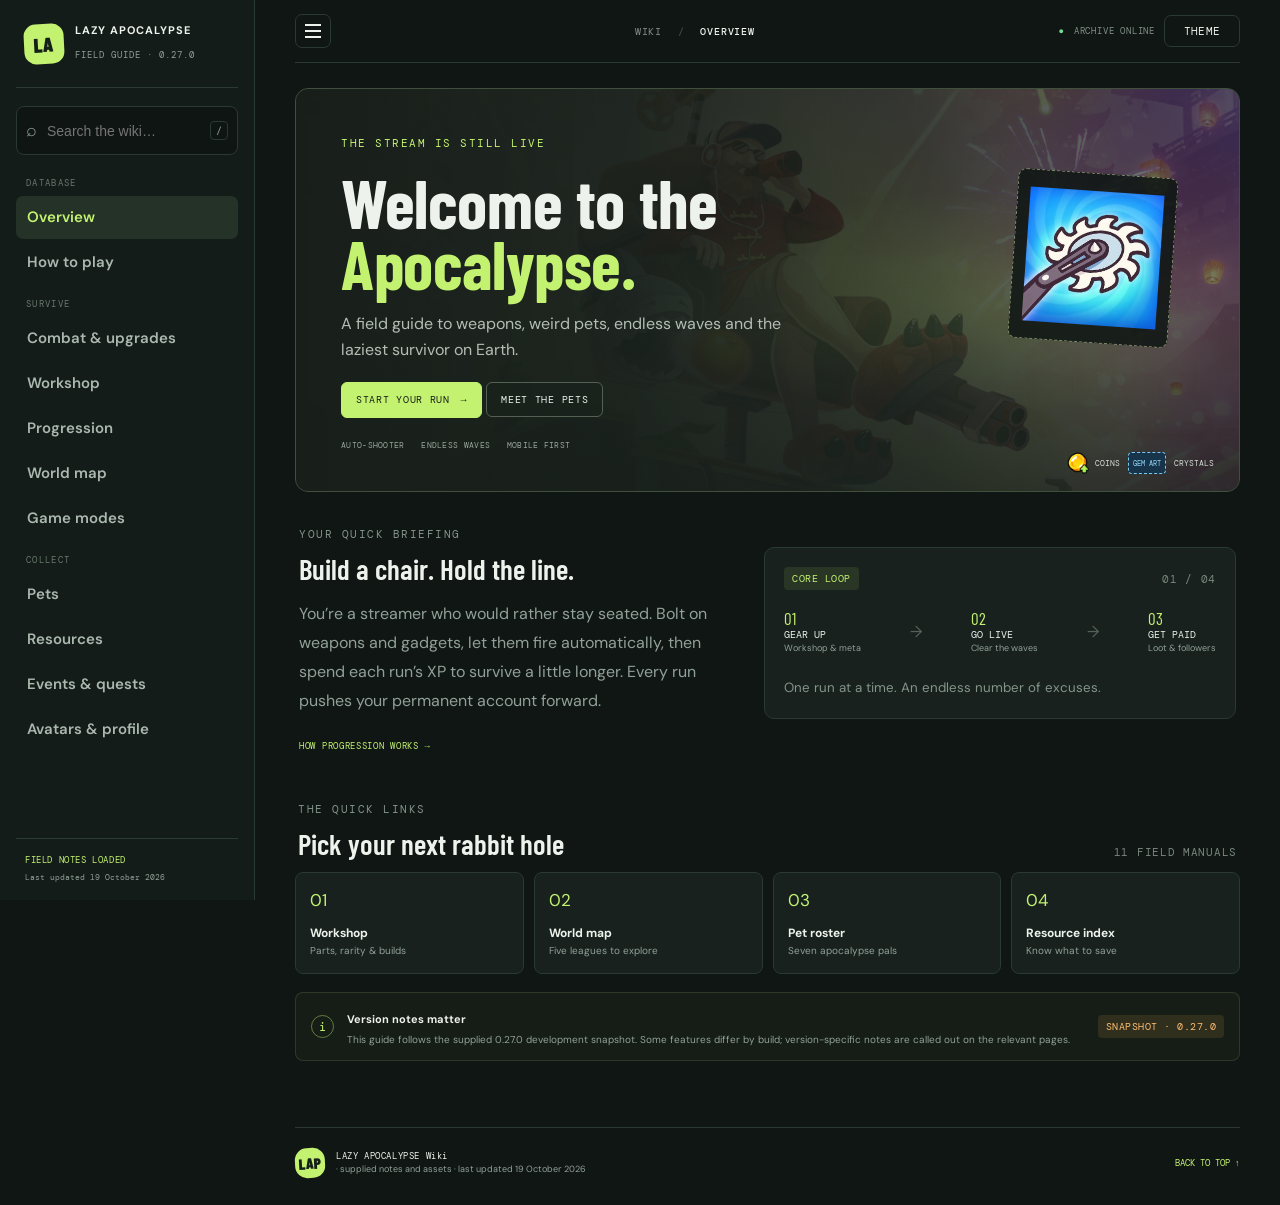
==== commit 8c173d73: "Update index.html" ====
--- a/index.html
+++ b/index.html
@@ -13,4 +13,4 @@
 <section class="page" id="page-resources"><div class="page-title"><small>COLLECT / 02</small><h1>Resource <em>index</em></h1><p>What currencies do, where they come from, and what to save them for.</p></div><div class="resource-grid" id="resourceGrid"></div><article class="panel"><div class="panel-head"><span class="tag green">CHESTS & REWARDS</span></div><div class="columns"><div><h2>Chest sources</h2><p>Daily, Chapter, PvE post-run, XP, Battle Pass, Shop and leaderboard chests. The first PvE chest is guaranteed after two runs (per notes).</p></div><div><h2>Shop & roulette</h2><p>Super Box unlocks from wave 20. Mega Roulette has one free and five ad spins daily; a Mega Chest every six spins. Chest slots open on a timer and can be sped with gems or ads.</p></div></div></article></section>
 <section class="page" id="page-events"><div class="page-title"><small>COLLECT / 03</small><h1>Events, quests <em>& retention</em></h1><p>Limited-time loops feed collections, currencies and cosmetics.</p></div><div class="columns"><article class="panel"><span class="tag red">LIMITED EVENTS · 7 DAYS</span><h2>Six rotating themes</h2><div class="chips"><span>Halloween</span><span>Christmas / New Year</span><span>Chinese New Year</span><span>Hanami / Spring</span><span>Rave</span><span>Pirates</span></div><p>Each has a themed location, event pass, quests, login rewards, shop and leaderboard. Main mechanics rotate between Magic Ball roulette (diorama prize after a guaranteed spin range) and Toy Hammer raffle. Leftover event currency converts when the event ends.</p></article><article class="panel"><span class="tag purple">OTHER EVENTS</span><p><b>Mini Events</b> — spend Crystals, CPU or Prisms and finish cycle quests.</p><p><b>Costume Party</b> — Thu–Sun skin summon with coupons and daily spin limits.</p><p><b>Skins Delivery</b> — purchases add Fuel toward weekly skin rewards.</p><p><b>New Tier</b> — quests when entering a league.</p><p><b>World Boss</b> — weekly Friday Sale Madness.</p></article></div><div class="card-grid compact" id="questCards"></div><article class="panel"><span class="tag blue">SOCIAL & ACCOUNT</span><p>Server leaderboards cover Followers (global and by tier), Might, event roulette, World Boss and Championship. Mail and promo codes unlock from wave 20. Rate Us appears from wave 25. Events Schedule lists rotations.</p></article></section>
 <section class="page" id="page-profile"><div class="page-title"><small>COLLECT / 04</small><h1>Avatars <em>& identity</em></h1><p>Your profile is the one part of the stream you get to personalize.</p></div><article class="panel"><div class="panel-head"><span class="tag green">AVATAR COLLECTION</span><small>ASSETS FROM YOUR FOLDER</small></div><div class="avatar-grid" id="avatarGrid"></div></article><article class="panel"><span class="tag amber">PROFILE CHECKLIST</span><div class="four"><div><b>Display name</b><small>Set your streamer identity.</small></div><div><b>Avatar</b><small>Choose a portrait.</small></div><div><b>Frame</b><small>Show off event rewards.</small></div><div><b>Achievements</b><small>Track unlocked clips.</small></div></div></article><div class="callout"><b>i</b><div><strong>Asset note</strong><p>Avatars and the game logo use the supplied artwork. Crystal / gem artwork was not included, so its labeled slot is ready for your image.</p></div></div></section>
-<footer><b class="mark">LA</b><div><strong>LAZY APOCALYPSE FIELD GUIDE</strong><small>Fan-made reference · supplied notes and assets · last updated 19 October 2026</small></div><a href="#">BACK TO TOP ↑</a></footer></main><script src="wiki/data.js"></script><script src="wiki/app.js"></script></body></html>
+<footer><b class="mark">LAP</b><div><strong>LAZY APOCALYPSE Wiki </strong><small>· supplied notes and assets · last updated 19 October 2026</small></div><a href="#">BACK TO TOP ↑</a></footer></main><script src="wiki/data.js"></script><script src="wiki/app.js"></script></body></html>
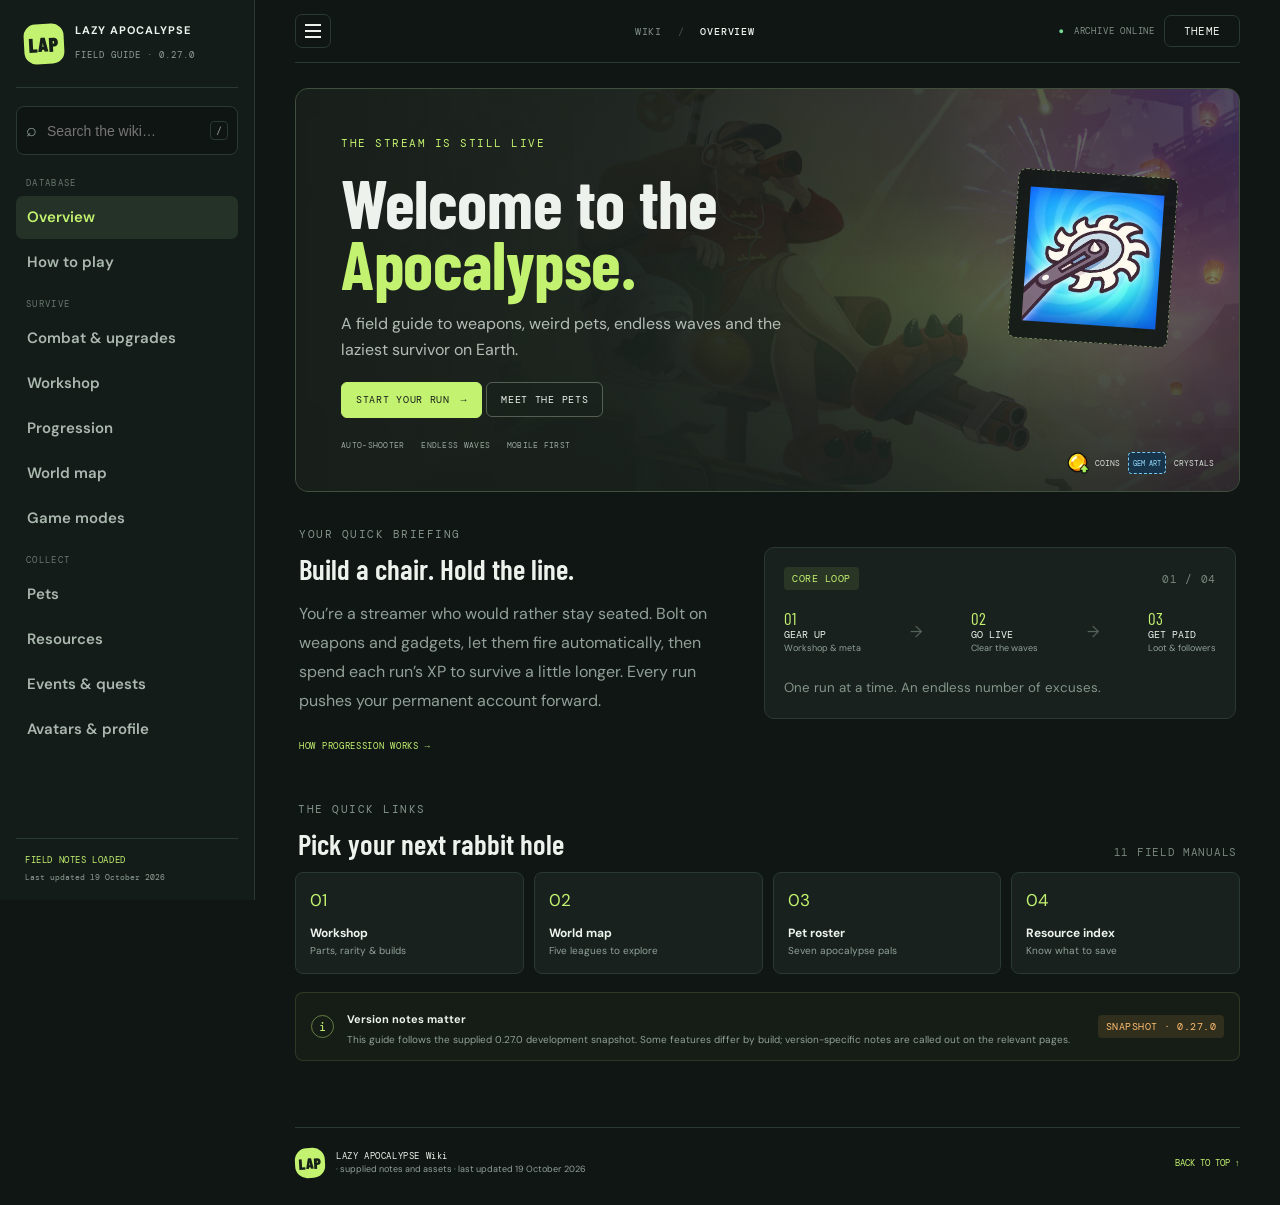
==== commit 914499e2: "Update index.html" ====
--- a/index.html
+++ b/index.html
@@ -1,6 +1,6 @@
 <!doctype html>
 <html lang="en"><head><meta charset="utf-8"><meta name="viewport" content="width=device-width,initial-scale=1"><meta name="theme-color" content="#101614"><meta name="description" content="A detailed field guide for Lazy Apocalypse: Tower Defense."><title>Lazy Apocalypse Wiki</title><link rel="stylesheet" href="wiki/style.css"></head>
-<body><aside class="sidebar" id="sidebar"><div class="brand"><b class="mark">LA</b><div><strong>LAZY APOCALYPSE</strong><small>FIELD GUIDE · 0.27.0</small></div><button id="close" class="close">×</button></div><div class="search"><span>⌕</span><input id="search" placeholder="Search the wiki…"><kbd>/</kbd></div><nav id="nav"><label>DATABASE</label><a data-page="overview" class="active">Overview</a><a data-page="howto">How to play</a><label>SURVIVE</label><a data-page="combat">Combat & upgrades</a><a data-page="workshop">Workshop</a><a data-page="progression">Progression</a><a data-page="world">World map</a><a data-page="modes">Game modes</a><label>COLLECT</label><a data-page="pets">Pets</a><a data-page="resources">Resources</a><a data-page="events">Events & quests</a><a data-page="profile">Avatars & profile</a></nav><div class="side-foot">FIELD NOTES LOADED<small>Last updated 19 October 2026</small></div></aside><div id="scrim"></div><main><header><button id="menu" aria-label="Toggle navigation" title="Toggle navigation"></button><div>WIKI <span>/</span> <b id="crumb">OVERVIEW</b></div><div class="right"><i>●</i> ARCHIVE ONLINE <button id="theme">THEME</button></div></header>
+<body><aside class="sidebar" id="sidebar"><div class="brand"><b class="mark">LAP</b><div><strong>LAZY APOCALYPSE</strong><small>FIELD GUIDE · 0.27.0</small></div><button id="close" class="close">×</button></div><div class="search"><span>⌕</span><input id="search" placeholder="Search the wiki…"><kbd>/</kbd></div><nav id="nav"><label>DATABASE</label><a data-page="overview" class="active">Overview</a><a data-page="howto">How to play</a><label>SURVIVE</label><a data-page="combat">Combat & upgrades</a><a data-page="workshop">Workshop</a><a data-page="progression">Progression</a><a data-page="world">World map</a><a data-page="modes">Game modes</a><label>COLLECT</label><a data-page="pets">Pets</a><a data-page="resources">Resources</a><a data-page="events">Events & quests</a><a data-page="profile">Avatars & profile</a></nav><div class="side-foot">FIELD NOTES LOADED<small>Last updated 19 October 2026</small></div></aside><div id="scrim"></div><main><header><button id="menu" aria-label="Toggle navigation" title="Toggle navigation"></button><div>WIKI <span>/</span> <b id="crumb">OVERVIEW</b></div><div class="right"><i>●</i> ARCHIVE ONLINE <button id="theme">THEME</button></div></header>
 <section class="page" id="page-howto"><div class="page-title"><small>START HERE / FIELD MANUAL</small><h1>How to <em>play</em></h1><p>A practical first-run route, progression priorities and ways to play on a phone or PC.</p></div><div class="columns"><article class="panel"><span class="tag green">YOUR FIRST RUN</span><h2>From menu to first upgrades</h2><ol class="guide-steps"><li><b>Start Main mode.</b> Your chair stays in place; weapons fire automatically as zombies enter range.</li><li><b>Collect XP likes.</b> Move through the run and gather drops to level up. Spend each level on a temporary combat stat.</li><li><b>Build around what you equip.</b> Early on, Damage and Attack Speed are broadly useful. Add Max HP or Regen if you are getting overwhelmed; choose XP or coin gains when building economy.</li><li><b>Watch enemy mix and bosses.</b> Tanks take longer to clear; Speedy, Ranged and Kamikaze enemies can create sudden pressure. Use gadget skills when a dangerous group reaches you.</li><li><b>Finish the run and collect rewards.</b> Coins, parts, chests and followers feed your permanent account. A run ending still advances meta systems.</li></ol></article><article class="panel"><span class="tag amber">PROGRESSION ROUTE</span><h2>What to focus on next</h2><ol class="guide-steps"><li><b>Push your best wave record.</b> New records open features, leagues, part tiers and rewards.</li><li><b>Keep your loadout current.</b> Merge spare matching parts, improve rarity when practical, and recycle extras you do not need.</li><li><b>Claim quests and offline Radar.</b> Check daily and weekly tasks, event tasks and stored Radar rewards between runs.</li><li><b>Invest in permanent upgrades.</b> Spend coins on Golden Upgrade; once unlocked, use CPU in the Attack or Survival Technology Tree.</li><li><b>Try side modes after they unlock.</b> Gold Rush helps coin income; Boss Rush rewards part chests. Save tickets for the mode you need.</li></ol></article></div><article class="panel store-shots"><div class="panel-head"><span class="tag blue">GAMEPLAY AT A GLANCE</span><small>OFFICIAL GOOGLE PLAY IMAGES · TAP TO ENLARGE</small></div><p>These store screenshots show the battle screen and in-run upgrade choices. They are served by Google Play, so you need an internet connection to view them.</p><div class="store-shot-grid"><figure><img loading="lazy" src="https://play-lh.googleusercontent.com/TbYPZkS4QoQiLv8WxYYtTqg9gmGixBOKFNkvTkTrvt6Nf24rg_YwmnTyUwd2fgFb1uX7IgBJcOl2VVY-94B5Sg=w526-h296" alt="Lazy Apocalypse gameplay screenshot from Google Play"><figcaption>Official Google Play screenshot 1</figcaption></figure><figure><img loading="lazy" src="https://play-lh.googleusercontent.com/AIDXlvS5yFQDKtWD5fLKF969VS7lBpXJW9m9lfbzrUQJdEgW214gGC4vTYXjB17Z4QRKEGZRX-UcKtcagrzY=w526-h296" alt="Lazy Apocalypse official store screenshot"><figcaption>Official Google Play screenshot 2</figcaption></figure><figure><img loading="lazy" src="https://play-lh.googleusercontent.com/0wdmdLT_hGIGbLm0CfHUgkla8QkYg-Fdij348HrNj2IsGQyoBvAMTZThMp0swqBMBcoXMWiHPVohHuY0k_LLQb4=w526-h296" alt="Lazy Apocalypse official store screenshot"><figcaption>Official Google Play screenshot 3</figcaption></figure></div><p class="source-note">Screenshots from the <a href="https://play.google.com/store/apps/details?id=com.ZombieIdleDefenseChair" target="_blank" rel="noopener">official Google Play listing</a>.</p></article><div class="columns"><article class="panel"><span class="tag purple">PRACTICAL TIPS</span><h2>Small decisions, longer runs</h2><ul><li>Choose damage and attack speed to shorten fights; layer in HP and regeneration if survival is the bottleneck.</li><li>Use XP and coin run bonuses early when they help fund more upgrades; take combat stats when the next wave is the immediate threat.</li><li>Equip gadgets for their utility: healing, pushback, crowd control, shield or turret support.</li><li>Use the one revive strategically when it can extend a strong run or protect a valuable record.</li><li>Compare choices against the enemies and boss patterns that are actually ending your runs.</li></ul></article><article class="panel"><span class="tag blue">PLAY ON PHONE OR PC</span><h2>Choose your screen</h2><p>The game is listed for Android and Windows through Google Play Games on PC in supported regions. The wiki works in a desktop browser and on mobile screens; it does not launch the game itself.</p><p><a class="store-link" href="https://play.google.com/pc-store/games/details?id=com.ZombieIdleDefenseChair" target="_blank" rel="noopener">PLAY ON WINDOWS PC →</a><br><a class="store-link" href="https://play.google.com/store/apps/details?id=com.ZombieIdleDefenseChair" target="_blank" rel="noopener">GET THE ANDROID VERSION →</a></p><p class="fine-print">PC availability, account requirements and compatibility are controlled by Google Play Games and can vary by device or region.</p></article></div><div class="columns guide-depth"><article class="panel"><span class="tag amber">UNDERSTAND RUN UPGRADES</span><h2>What should I pick?</h2><div class="choice-list"><p><b>Damage:</b> each hit becomes stronger. A dependable pick when zombies are taking too long to defeat.</p><p><b>Attack Speed:</b> weapons fire more often. It helps builds that rely on frequent hits or status effects.</p><p><b>Max HP and Regen:</b> increase your health buffer and recovery. Favor them when the run ends because you run out of health.</p><p><b>Critical chance and multiplier:</b> improve how often critical hits happen and how hard they hit.</p><p><b>Range:</b> lets weapons engage farther away; useful for buying time as waves advance.</p><p><b>XP and Coins:</b> improve run income. Choose economy while the current wave is safe; favor combat stats if you are close to losing.</p></div></article><article class="panel"><span class="tag purple">AFTER A RUN</span><h2>Turn a loss into progress</h2><ol class="guide-steps"><li>Review the result and collect coins, followers, chests and parts.</li><li>Use Second Chance once if it can save a meaningful run; the notes describe it as an ad revive.</li><li>Return to the Workshop: merge useful duplicate parts, equip the best available tier and recycle spare parts.</li><li>Spend coins on Golden Upgrades, claim quest rewards and collect offline Radar income.</li><li>Try another Main run to push your record. Enter Gold Rush or Boss Rush when you need coins or part chests and have a ticket or entry available.</li></ol><p class="fine-print">The best next step depends on what stopped the run: damage, survivability or equipment strength.</p></article></div><div class="callout"><b>i</b><div><strong>Tip source</strong><p>Run mechanics and progression priorities are summarized from the supplied game notes. The PC availability link is based on the Google Play listing.</p></div></div></section><section class="page active" id="page-overview"><div class="hero"><div class="hero-bg"></div><div class="hero-text"><small class="eyebrow">THE STREAM IS STILL LIVE</small><h1>Welcome to the<br><em>Apocalypse.</em></h1><p>A field guide to weapons, weird pets, endless waves and the laziest survivor on Earth.</p><button class="lime" data-goto="combat">START YOUR RUN　→</button> <button class="ghost" data-goto="pets">MEET THE PETS</button><div class="hero-meta">AUTO-SHOOTER　　ENDLESS WAVES　　MOBILE FIRST</div></div><div class="logo-placeholder"><img src="gamelogo.jpg" alt="Lazy Apocalypse game logo"></div><div class="currencies"><span><img src="Icons-20261019T130316Z-1-001/Icons/Stats/icon_coins.png" alt="Coin"> COINS</span><span class="gem">GEM ART</span> CRYSTALS</div></div>
 <div class="welcome"><div><small class="eyebrow dim">YOUR QUICK BRIEFING</small><h2>Build a chair. Hold the line.</h2><p>You’re a streamer who would rather stay seated. Bolt on weapons and gadgets, let them fire automatically, then spend each run’s XP to survive a little longer. Every run pushes your permanent account forward.</p><button class="link" data-goto="progression">HOW PROGRESSION WORKS →</button></div><article class="panel loop"><div class="panel-head"><span class="tag green">CORE LOOP</span><small>01 / 04</small></div><div class="steps"><div><b>01</b><strong>GEAR UP</strong><small>Workshop & meta</small></div><i>→</i><div><b>02</b><strong>GO LIVE</strong><small>Clear the waves</small></div><i>→</i><div><b>03</b><strong>GET PAID</strong><small>Loot & followers</small></div></div><small class="dim">One run at a time. An endless number of excuses.</small></article></div>
 <div class="section-title"><div><small class="eyebrow dim">THE QUICK LINKS</small><h2>Pick your next rabbit hole</h2></div><small>11 FIELD MANUALS</small></div><div class="quick-grid"><button data-goto="workshop">01<b>Workshop</b><small>Parts, rarity & builds</small></button><button data-goto="world">02<b>World map</b><small>Five leagues to explore</small></button><button data-goto="pets">03<b>Pet roster</b><small>Seven apocalypse pals</small></button><button data-goto="resources">04<b>Resource index</b><small>Know what to save</small></button></div><div class="callout"><b>i</b><div><strong>Version notes matter</strong><p>This guide follows the supplied 0.27.0 development snapshot. Some features differ by build; version-specific notes are called out on the relevant pages.</p></div><span class="tag amber">SNAPSHOT · 0.27.0</span></div></section>
